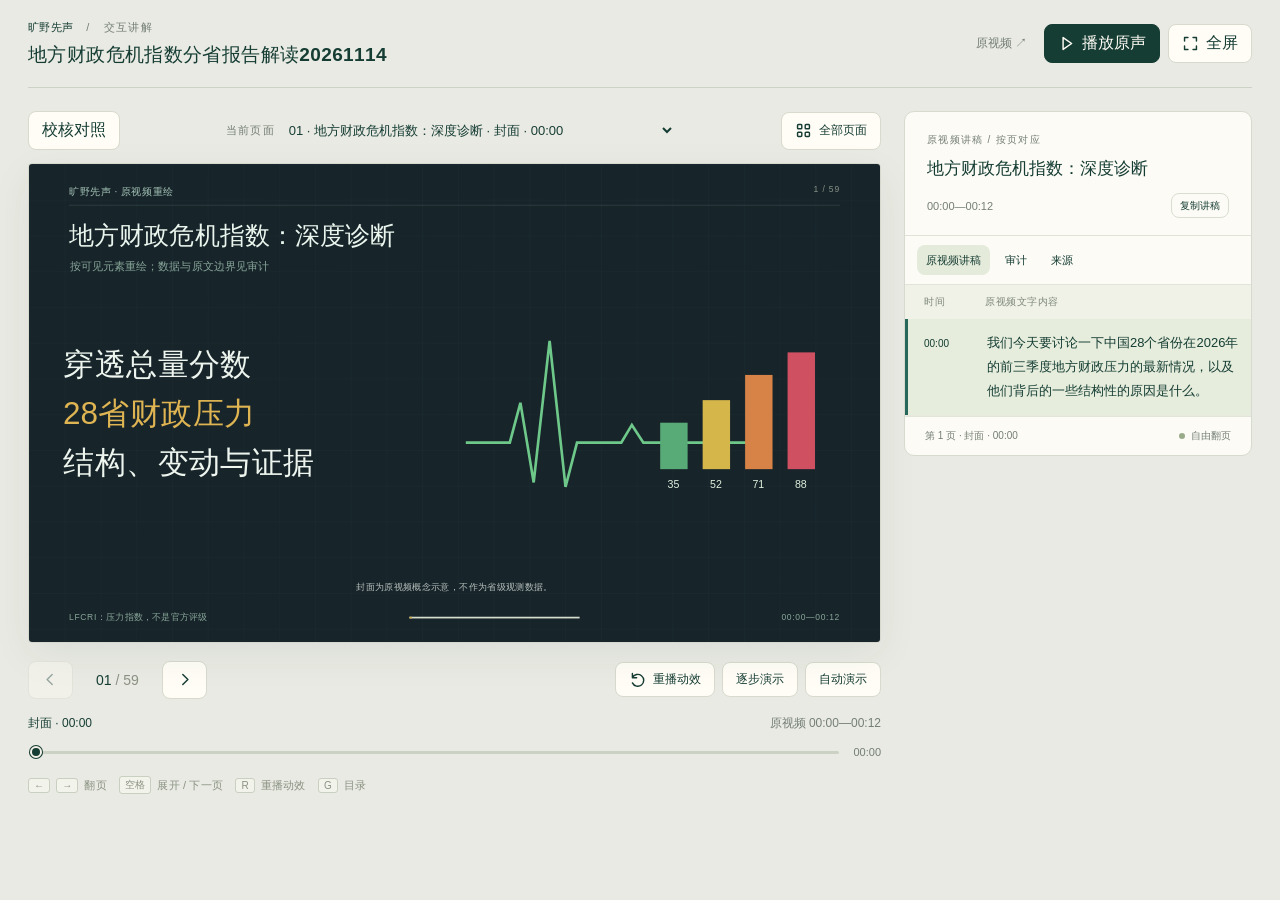
==== cases/BV11ts56mEVt/interactive-slides/index.html @ 1d33b3b5 "Add LFCRI and Qiushi video reconstructions with source audits Co-authored-by: Bot <bot@anonymous.com" ====
<!doctype html>
<html lang="zh-CN">
<head>
<meta charset="utf-8"><meta name="viewport" content="width=device-width,initial-scale=1">
<meta name="description" content="根据Alpha茶水间原视频重绘的32页交互幻灯片，附对应原声讲稿与自由选页导航。">
<title>地方财政危机指数分省报告解读20261114 · 交互 Slides</title>
<style>:root{--ink:#153d34;--teal:#28675c;--sage:#8fab91;--paper:#f3f0e7;--bg:#e9eae3;--gold:#e9b74e;--rust:#d7643f;--muted:#747f74;--line:#d7dacd;--white:#fffdf6;font-family:-apple-system,BlinkMacSystemFont,"PingFang SC","Microsoft YaHei",sans-serif;color:var(--ink);background:var(--bg);font-synthesis:none}
*{box-sizing:border-box}body{margin:0}button,input,select{font:inherit}button,select{cursor:pointer}button{border:1px solid var(--line);background:var(--white);color:var(--ink);border-radius:8px;min-height:38px;padding:8px 13px;display:inline-flex;align-items:center;justify-content:center;gap:7px;transition:background .18s,border-color .18s,transform .18s}button:hover{background:#e7eee1;border-color:#90a697}button:active{transform:translateY(1px)}button:disabled{cursor:default;opacity:.38}button.primary{background:var(--ink);color:var(--white);border-color:var(--ink)}button.primary:hover{background:#286257}button[aria-pressed=true]{background:#dce8d8;border-color:#8cae94}button:focus-visible,a:focus-visible,select:focus-visible,input:focus-visible{outline:3px solid #c49132;outline-offset:3px}svg.ui-icon{width:17px;height:17px;fill:none;stroke:currentColor;stroke-width:1.7;stroke-linecap:round;stroke-linejoin:round}a{color:inherit}.sr-only{position:absolute;width:1px;height:1px;padding:0;margin:-1px;overflow:hidden;clip:rect(0,0,0,0);white-space:nowrap;border:0}
.app{max-width:1780px;margin:auto;padding:0 28px 25px}.topbar{display:flex;align-items:center;justify-content:space-between;gap:20px;min-height:88px;border-bottom:1px solid #ccd2c5}.brand-line{font-size:11px;letter-spacing:.12em;color:var(--muted);margin-bottom:7px}.brand-line b{font-weight:600;color:var(--ink);letter-spacing:.025em}.topbar h1{font-size:19px;letter-spacing:.02em;margin:0;font-weight:600}.top-actions{display:flex;gap:8px;align-items:center}.source-link{font-size:12px;color:var(--muted);text-decoration:none;padding:9px}.source-link:hover{text-decoration:underline}.workspace{display:grid;grid-template-columns:minmax(0,1fr) 348px;gap:23px;padding-top:23px;align-items:start}.presentation{min-width:0}.slide-toolbar{display:flex;align-items:center;justify-content:space-between;gap:12px;margin-bottom:13px}.slide-picker{display:flex;align-items:center;gap:10px;min-width:0}.toolbar-tag{font-size:11px;color:var(--muted);letter-spacing:.1em;white-space:nowrap}#page-select{min-width:0;width:390px;max-width:100%;background:transparent;border:0;color:var(--ink);padding:9px 25px 9px 0;font-size:13px;outline-offset:2px}.overview-button{font-size:12px;white-space:nowrap}.stage-host{position:relative;width:100%;aspect-ratio:16/9;background:var(--paper);border:1px solid #d7d8cd;box-shadow:0 12px 40px #173a3010;border-radius:4px;overflow:hidden}.canvas{position:absolute;left:0;top:0;width:1000px;height:562.5px;transform-origin:0 0;overflow:hidden;background:var(--paper);color:var(--ink)}.slide-brand{position:absolute;left:47px;right:47px;top:24px;font-size:12px;height:25px;border-bottom:1px solid #d3d6ca;display:flex;align-items:flex-start;justify-content:space-between;letter-spacing:.035em}.slide-brand .folio{font-size:10px;color:#879287;letter-spacing:.1em}.slide-title{position:absolute;left:47px;right:40px;top:66px;margin:0;font-size:29px;font-weight:500;line-height:1.3;letter-spacing:.018em}.slide-source{position:absolute;left:48px;top:111px;font-size:13px;color:#7b8275}.scene-body{position:absolute;left:47px;right:47px;top:139px;height:360px}.slide-tail{position:absolute;left:47px;right:47px;bottom:23px;display:flex;justify-content:space-between;align-items:center;font-size:10px;letter-spacing:.08em;color:#8c9487}.slide-tail .phase-line{height:2px;width:200px;background:#d7ddce}.slide-tail .phase-line i{display:block;height:100%;background:#ccaa4e;width:var(--progress)}
.scene-label{font-size:18px;text-align:center;line-height:1.5}.small-label{font-size:14px;color:var(--muted)}.strong{color:var(--teal)}.rust{color:var(--rust)}.gold-text{color:var(--gold)}.note{font-size:19px;line-height:1.6}.stat{font-size:34px;line-height:1.3;font-variant-numeric:tabular-nums;letter-spacing:.01em;font-weight:400}.stat.large{font-size:48px}.center{text-align:center}.figure{position:absolute;display:flex;flex-direction:column;align-items:center;text-align:center;z-index:2}.figure .pictogram{position:relative;width:var(--size,90px);height:var(--size,90px);z-index:2;filter:drop-shadow(0 3px 2px #163c3110)}.figure .scene-label{margin-top:10px;white-space:nowrap}.figure.on-platform{padding-bottom:8px}.figure.on-platform .scene-label{margin-top:50px;position:relative;z-index:3}.plinth{position:absolute;top:calc(var(--size) - 15px);width:calc(var(--size)*1.75);height:61px;left:50%;transform:translateX(-50%);z-index:1}.plinth polygon.top{fill:#bed0b9}.plinth polygon.side{fill:#98b59f}.plinth polygon.front{fill:#abc1a7}.plinth ellipse{fill:#899c7b;opacity:.08}.ground-rings{position:absolute;border:1px solid #b9c3af50;left:-27px;right:-27px;bottom:37px;height:56px;border-radius:50%}.ground-rings:after{content:"";position:absolute;inset:8px -13px;border:1px solid #b9c3af30;border-radius:50%}.float-icon{position:absolute;z-index:4}.float-icon svg{width:100%;height:100%}.flow-layer{position:absolute;inset:0;width:100%;height:100%;overflow:visible;pointer-events:none;z-index:1}.flow-path{fill:none;stroke:#8da48a;stroke-width:1.5;filter:drop-shadow(0 1px 2px #3b674830)}.flow-gold{fill:#e7b653;opacity:.85}.flow-path.draw{stroke-dasharray:1200;stroke-dashoffset:1200;animation:draw-line 1.8s ease forwards}.moving-coin{fill:#e9b653;stroke:#c8973c;stroke-width:.5}.money-coin{position:absolute;width:25px;height:25px}.money-coin svg{width:100%;height:100%}.fragment{opacity:0;transform:translateY(9px);transition:opacity .6s ease,transform .6s ease;transition-delay:var(--delay,0ms)}.fragment.revealed{opacity:1;transform:translateY(0)}.freeze .fragment,.mini .fragment{opacity:1!important;transform:none!important;transition:none!important}.freeze .growbar,.mini .growbar{animation:none!important;transform:none!important}.fragment .growbar{transform:scaleY(0);transform-origin:bottom;transition:transform 1s cubic-bezier(.2,.8,.2,1);transition-delay:var(--delay,0ms)}.fragment.revealed .growbar{transform:scaleY(1)}.fragment .grow-horizontal{transform:scaleX(0);transform-origin:left;transition:transform 1.1s cubic-bezier(.2,.8,.2,1);transition-delay:var(--delay,0ms)}.fragment.revealed .grow-horizontal{transform:scaleX(1)}.hint-pill{position:absolute;border:1px solid #bfccc0;border-radius:6px;padding:9px 13px;background:#e6ebdf;color:var(--ink);font-size:16px}.dark-pill{background:var(--ink);color:#f9f5e7;border-radius:7px;padding:14px 18px;line-height:1.6}.gap-meter{position:absolute;left:0;right:0;bottom:29px}.gap-meter .meter-labels{display:flex;justify-content:space-between;align-items:end;margin-bottom:8px;font-size:15px}.meter-track{height:20px;background:#e4c3b2;border-radius:3px;overflow:hidden}.meter-fill{height:100%;background:var(--teal);width:17.857%}.chart-grid{position:absolute;left:38px;right:33px;top:30px;height:235px}.grid-line{position:absolute;left:0;right:0;border-top:1px solid #d7d8cb}.grid-line span{position:absolute;left:-37px;top:-7px;font-size:12px;color:#7e8677}.bar-comparison{position:absolute;left:146px;right:93px;top:30px;height:275px;display:flex;justify-content:space-around;align-items:end}.chart-column{width:118px;position:relative;text-align:center}.chart-column .bar-number{font-size:29px;position:absolute;top:-39px;left:-10px;right:-10px;white-space:nowrap}.chart-column .bar{width:104px;margin:auto;background:var(--teal);height:var(--height)}.chart-column.oecd .bar{background:#8da88b}.chart-column .bar-label{position:absolute;top:calc(100% + 14px);left:-20px;right:-20px;font-size:18px;white-space:nowrap}.chart-footnote{position:absolute;right:28px;bottom:0;font-size:17px;color:var(--teal)}.return-equation{position:absolute;left:78px;right:70px;bottom:0;display:flex;align-items:center;justify-content:center;gap:17px;background:#e4e9dc;padding:13px;font-size:17px;border-radius:5px}.return-equation b{font-weight:500}.income-panel{position:absolute;left:0;top:0;width:300px;height:325px;text-align:center}.income-panel .figure{left:105px;top:63px}.income-meter{position:absolute;left:30px;right:30px;top:190px;height:17px;background:#d3dbcd;border-radius:3px;overflow:hidden}.income-meter i{height:100%;display:block;width:44%;background:var(--gold)}.welfare-label{position:absolute;left:26px;bottom:0;font-size:18px;display:flex;gap:13px;align-items:center}.welfare-label svg{width:38px;height:44px}.income-bars{position:absolute;left:353px;right:0;top:0;height:315px}.income-bars .bar-comparison{top:115px;height:135px;left:0;right:0}.income-bars .chart-column .bar{width:105px}.income-bottom{position:absolute;left:30px;right:0;bottom:-8px;display:flex;align-items:center;justify-content:center;gap:12px;line-height:1.5}.receipt{position:absolute;width:181px;height:148px;background:#fffdf4;border:1px solid #d0cbbd;clip-path:polygon(0 0,100% 0,100% 95%,95% 100%,90% 95%,85% 100%,80% 95%,75% 100%,70% 95%,65% 100%,60% 95%,55% 100%,50% 95%,45% 100%,40% 95%,35% 100%,30% 95%,25% 100%,20% 95%,15% 100%,10% 95%,5% 100%,0 95%);display:flex;flex-direction:column;align-items:center;justify-content:center;gap:8px;padding-bottom:8px}.receipt svg{width:43px;height:43px}.receipt .scene-label{font-size:17px}.receipt .receipt-value{font-size:20px;color:var(--rust)}.lockline{position:absolute;left:70px;right:65px;top:253px;border-top:2px dashed #45685b}.lockline svg{position:absolute;width:43px;height:43px;left:calc(50% - 21px);top:-23px}.rebalance-proposal{position:absolute;left:80px;right:80px;top:63px;display:flex;align-items:center;justify-content:space-between;gap:30px}.rebalance-card{padding:24px 32px;border-radius:6px;border:1px solid #cad5c3;background:#e5eadc;text-align:center}.rebalance-card p{margin:12px 0 0;font-size:17px;color:var(--muted)}.collection-grid{position:absolute;left:29px;top:57px;width:591px;height:222px;background:#dfe7d8;border-radius:8px;display:grid;grid-template-columns:repeat(8,1fr);gap:20px;padding:23px}.grid-cell{border:1px solid #b2c1a7;border-radius:4px;position:relative;display:grid;place-items:center;transition:background .4s}.grid-cell svg{height:23px;width:23px}.collection-grid.collected .grid-cell{background:#c3d5b9;border-color:#9bb28e}.collection-grid.partial .grid-cell:nth-child(3n){background:#cbd9c1}.rule-stage{position:absolute;left:646px;top:173px;font-size:24px;color:var(--rust);text-align:center;width:236px}.grid-baseline{position:absolute;left:155px;top:318px;font-size:18px}.burden-baseline{position:absolute;right:11px;top:318px;font-size:18px;color:var(--rust)}.horizontal-chart{position:absolute;left:0;right:40px;top:31px}.h-row{display:grid;grid-template-columns:275px 1fr;align-items:center;margin:30px 0 49px;font-size:20px;gap:12px}.h-row .h-bar{height:39px;border-radius:3px;background:var(--teal);width:var(--width)}.h-row .h-value{margin-top:10px;text-align:right;font-size:26px;white-space:nowrap;color:var(--rust)}.h-row .bar-wrap{position:relative}.h-row:first-of-type .h-value{position:absolute;left:calc(var(--width) + 22px);top:0;margin:0;color:var(--ink);font-size:23px}.burden-card{position:absolute;left:31px;top:58px;width:330px;height:207px;text-align:center;background:var(--teal);border-radius:15px;padding:28px;color:#f5f2e6}.burden-card .stat{font-size:63px;color:var(--gold);margin-top:15px}.tax-grid{position:absolute;inset:10px -7px 0;background-image:linear-gradient(#dcded11c 1px,transparent 1px),linear-gradient(90deg,#dcded144 1px,transparent 1px);background-size:58px 58px}.tax-boundary{position:absolute;left:18px;right:18px;top:63px;height:237px;background:#edc568df;border:2px dashed var(--ink);outline:4px solid #ecc062a0;border-radius:10px;transition:width 1.2s ease}.tax-boundary.narrow{right:auto;width:175px}.tax-rate{position:absolute;top:17px;left:291px;width:326px;background:var(--ink);color:#fffaf0;text-align:center;padding:10px;border-radius:5px;font-size:17px;z-index:3}.tax-categories{position:absolute;left:28px;right:28px;top:108px;display:flex;justify-content:space-around;z-index:2}.tax-category{width:127px;text-align:center}.tax-category .category-icon{display:grid;place-items:center;width:94px;height:94px;border-radius:14px;background:#fffbed;box-shadow:4px 5px 0 #b9c6a877;margin:0 auto 17px}.tax-category svg{width:76px;height:76px}.tax-category .scene-label{font-size:17px}.tax-caption{position:absolute;left:0;right:0;top:267px;text-align:center;font-size:15px;z-index:3}.tax-research{position:absolute;left:0;right:0;bottom:9px;text-align:center;font-size:17px}.outside-category{opacity:.34}.old-finance{position:absolute;left:126px;top:86px;display:flex;align-items:center;gap:33px}.old-finance .words{font-size:24px;line-height:2.2;display:flex;flex-direction:column;gap:0}.old-finance .words span{display:block;border-left:3px solid #d0b151;padding-left:20px}.source-boundary{position:absolute;left:4px;right:4px;top:13px;bottom:0;border:1.5px dashed #cbd2c1}.source-boundary.strong-boundary{border-color:var(--ink)}.sources-row{position:absolute;left:15px;right:15px;top:53px;display:flex;justify-content:space-around}.sources-row .figure{position:relative;--size:69px}.sources-row .scene-label{font-size:17px}.policy-pills{position:absolute;left:7px;right:7px;top:0;display:flex;gap:10px;z-index:4;flex-wrap:wrap}.policy-pills span{font-size:13px;background:var(--ink);color:#f7f4e6;padding:8px 12px;border-radius:4px}.ending-banner{position:absolute;left:32px;right:32px;top:299px;background:var(--ink);color:#faf6e7;border-radius:6px;padding:16px 22px;text-align:center;font-size:24px;letter-spacing:.04em}.ending-banner em{font-style:normal;color:var(--gold)}
.transport-controls{margin-top:18px;display:flex;justify-content:space-between;align-items:center;gap:12px}.page-navigation{display:flex;align-items:center;gap:10px}.page-count{font-variant-numeric:tabular-nums;font-size:14px;min-width:69px;text-align:center}.page-count span{color:#8b9285}.effect-controls{display:flex;gap:7px;align-items:center}.effect-controls button{font-size:12px;min-height:35px}.page-caption{font-size:12px;color:var(--muted);margin-top:15px;display:flex;justify-content:space-between;gap:15px;line-height:1.6}.page-caption .phase-name{color:var(--ink)}.timeline-row{margin-top:13px;display:flex;align-items:center;gap:12px}.timeline-row input{appearance:none;flex:1;height:3px;background:linear-gradient(to right,var(--ink) var(--fill,0%),#cbd1c3 var(--fill,0%));border-radius:10px;cursor:pointer}.timeline-row input::-webkit-slider-thumb{appearance:none;width:12px;height:12px;border-radius:50%;background:var(--ink);border:2px solid #f3f0e7;box-shadow:0 0 0 1px var(--ink)}.timeline-row input::-moz-range-thumb{width:10px;height:10px;border-radius:50%;background:var(--ink)}.timestamp{font-size:11px;white-space:nowrap;color:var(--muted);font-variant-numeric:tabular-nums}.keyboard-hint{font-size:11px;letter-spacing:.015em;color:#8a9283;margin-top:18px;display:flex;align-items:center;gap:6px}.keyboard-hint kbd{font-family:inherit;font-size:10px;padding:1px 5px;border:1px solid #cad0c1;border-radius:3px;background:#f2f3ea}.subtitle-panel{border:1px solid #d7dbcf;border-radius:10px;background:#fcfbf5;overflow:hidden;position:sticky;top:20px;display:flex;flex-direction:column;max-height:calc(100vh - 134px)}.subtitle-header{padding:21px 22px 17px;border-bottom:1px solid #e1e3d9}.subtitle-header .eyebrow{font-size:10px;letter-spacing:.13em;color:var(--muted);margin:0 0 10px}.subtitle-header h2{font-size:17px;margin:0;font-weight:600}.subtitle-meta{display:flex;justify-content:space-between;align-items:center;font-size:11px;color:var(--muted);margin-top:13px}.copy-button{min-height:25px;padding:3px 8px;font-size:10px;background:transparent;border-color:#d9ded1}.subtitle-scroll{overflow:auto;overscroll-behavior:contain;flex:1;scroll-behavior:smooth;min-height:130px}.subtitle-table{width:100%;border-collapse:collapse;table-layout:fixed}.subtitle-table thead{position:sticky;top:0;background:#f0f2e8;z-index:3}.subtitle-table th{padding:10px 10px;text-align:left;font-size:10px;color:#7e8879;font-weight:400;letter-spacing:.05em}.subtitle-table th:first-child{width:70px;padding-left:19px}.subtitle-table td{vertical-align:top;padding:12px 12px;border-bottom:1px solid #e9eadf;font-size:13px;line-height:1.85;color:#405347}.subtitle-table td:first-child{font-variant-numeric:tabular-nums;font-size:10px;color:#96a08e;padding-left:19px;padding-top:16px;width:70px;white-space:nowrap}.subtitle-table tr[data-segment]{cursor:pointer;transition:background .2s}.subtitle-table tr[data-segment]:hover{background:#f0f4e7}.subtitle-table tr.active{background:#e6eddc;box-shadow:inset 3px 0 var(--teal)}.subtitle-table tr.active td{color:var(--ink)}.subtitle-footer{padding:12px 20px;border-top:1px solid #e1e4d8;font-size:10px;color:var(--muted);display:flex;justify-content:space-between;gap:10px}.mode-dot{height:6px;width:6px;background:#9aab8c;border-radius:50%;display:inline-block;margin-right:6px}.mode-dot.playing{background:var(--teal);animation:pulse 1.4s infinite}.gallery-dialog{width:min(1160px,94vw);max-height:89vh;padding:0;border:1px solid #bfc9b8;border-radius:14px;background:#f3f3ea;color:var(--ink);box-shadow:0 22px 95px #0d2e3450}.gallery-dialog::backdrop{background:#112d2790;backdrop-filter:blur(4px)}.gallery-heading{position:sticky;top:0;z-index:7;padding:20px 25px 17px;display:flex;justify-content:space-between;gap:20px;align-items:center;background:#f3f3ea;border-bottom:1px solid #d7dccd}.gallery-heading h2{font-size:18px;margin:0}.gallery-tools{display:flex;align-items:center;gap:12px}.gallery-tools input{border:1px solid #cdd6c4;background:#fcfcf5;border-radius:7px;padding:9px 12px;width:235px;font-size:12px;color:var(--ink)}.gallery-grid{padding:23px;display:grid;grid-template-columns:repeat(3,minmax(0,1fr));gap:19px}.gallery-card{display:block;text-align:left;padding:0;border-radius:6px;overflow:hidden;background:#fffdf4;min-width:0}.gallery-card.selected{outline:2px solid var(--teal);outline-offset:3px}.mini{position:relative;width:100%;aspect-ratio:16/9;overflow:hidden;border-bottom:1px solid #e0e3d7;pointer-events:none}.mini .canvas{transform:scale(.3)}.mini .slide-tail{display:none}.mini .moving-coin{display:none}.gallery-card-footer{padding:12px 14px;font-size:12px;line-height:1.6;min-height:77px}.gallery-card-footer small{font-size:10px;color:var(--muted);display:block;margin-top:4px}.gallery-card-footer b{font-weight:500;margin-right:8px;color:#8a997d}.empty-gallery{padding:30px;text-align:center;color:var(--muted);grid-column:1/-1;font-size:14px}.toast{position:fixed;left:50%;bottom:25px;transform:translateX(-50%) translateY(20px);opacity:0;pointer-events:none;background:var(--ink);color:#faf9ee;border-radius:8px;padding:12px 20px;font-size:13px;z-index:20;transition:.25s}.toast.visible{opacity:1;transform:translateX(-50%) translateY(0)}.presentation:fullscreen{background:#e9eae3;padding:25px 4vw;overflow:auto;display:flex;flex-direction:column;justify-content:center}.presentation:fullscreen .stage-host{max-width:calc((100vh - 185px)*16/9);margin:auto}.presentation:fullscreen .slide-toolbar,.presentation:fullscreen .transport-controls,.presentation:fullscreen .page-caption,.presentation:fullscreen .timeline-row{width:min(100%,calc((100vh - 185px)*16/9));margin-left:auto;margin-right:auto}.presentation:fullscreen .keyboard-hint{display:none}.audio-error{color:var(--rust)}[hidden]{display:none!important}
.rebalance-card>.pictogram{width:76px;height:76px;margin-bottom:12px}.old-finance .figure{position:relative;left:auto!important;top:auto!important;margin-left:50px;min-width:130px}.old-finance .figure .plinth{top:82px}.flow-layer .draw{animation-delay:var(--delay,0ms)}
@keyframes draw-line{to{stroke-dashoffset:0}}@keyframes pulse{50%{opacity:.4}}@media(min-width:1600px){.workspace{grid-template-columns:minmax(0,1fr) 385px;gap:28px}.subtitle-table td{font-size:14px}}@media(max-width:1150px){.workspace{grid-template-columns:minmax(0,1fr) 315px;gap:17px}.app{padding-left:18px;padding-right:18px}.effect-controls{gap:5px}.effect-controls button{padding:7px 9px}.source-link{display:none}.toolbar-tag{display:none}}@media(max-width:950px){.workspace{grid-template-columns:1fr}.subtitle-panel{position:relative;top:0;max-height:430px}.subtitle-table th:first-child{width:80px}.subtitle-table td{font-size:14px}.topbar h1{font-size:16px}.topbar{gap:10px}.top-actions button{font-size:11px;padding:7px 9px}.gallery-grid{grid-template-columns:repeat(2,minmax(0,1fr))}.slide-toolbar{margin-bottom:10px}.keyboard-hint{margin-bottom:3px}}@media(max-width:580px){.app{padding-left:12px;padding-right:12px}.topbar{align-items:flex-start;padding:15px 0;min-height:90px}.topbar h1{font-size:14px;line-height:1.65}.brand-line{font-size:9px}.top-actions{flex-direction:column;gap:5px}.top-actions button{min-height:29px;padding:5px 8px}.top-actions button span{display:none}.workspace{padding-top:16px;gap:17px}#page-select{font-size:12px;width:260px}.overview-button{font-size:11px;padding:7px 9px}.transport-controls{align-items:flex-start;flex-wrap:wrap;margin-top:12px}.effect-controls{margin-left:auto}.page-navigation{gap:6px}.page-navigation button{min-height:34px;padding:5px 9px}.page-count{font-size:12px;min-width:56px}.effect-controls button{font-size:10px;padding:7px}.page-caption{font-size:10px}.keyboard-hint{font-size:10px;flex-wrap:wrap;margin-top:12px}.gallery-heading{padding:14px;align-items:flex-start}.gallery-heading h2{font-size:15px}.gallery-tools{gap:6px}.gallery-tools input{width:135px;font-size:11px;padding:8px}.gallery-grid{padding:12px;gap:12px}.gallery-card-footer{font-size:11px;padding:10px;min-height:88px}.subtitle-header{padding:17px 19px}.subtitle-table td{font-size:13px}.gallery-heading button{min-height:30px;padding:5px 8px}.subtitle-panel{max-height:420px}}
@media(prefers-reduced-motion:reduce){*,*:before,*:after{animation:none!important;transition:none!important;scroll-behavior:auto!important}.moving-coin{display:none}.flow-path.draw{stroke-dashoffset:0}.fragment{transform:none}}
@media print{.app{padding:0}.topbar,.slide-toolbar,.transport-controls,.timeline-row,.keyboard-hint,.page-caption,.subtitle-footer{display:none!important}.workspace{display:block;padding:0}.stage-host{box-shadow:none}.subtitle-panel{position:static;max-height:none;border:0;overflow:visible;margin-top:20px}.subtitle-scroll{overflow:visible}.subtitle-table th{background:none}.fragment{opacity:1!important;transform:none!important}.canvas .growbar,.canvas .grow-horizontal{transform:none!important}.top-actions{display:none}}

.freeze .flow-path.draw,.mini .flow-path.draw{stroke-dashoffset:0;animation:none}.freeze .grow-horizontal,.mini .grow-horizontal{transform:none!important;transition:none!important}

.hint-pill{white-space:nowrap}

.audit-tabs{display:flex;padding:9px 12px;gap:6px;border-bottom:1px solid #e1e4d8}.audit-tabs button{font-size:11px;padding:6px 9px;min-height:30px;border:0;background:transparent}.audit-tabs button.selected{background:#e4ebdb;color:#183e34}.audit-scroll{overflow:auto;padding:16px 18px;flex:1;min-height:160px}.audit-card{border:1px solid #dce0d3;border-radius:8px;padding:13px;margin:0 0 12px;background:white;font-size:12px;line-height:1.8}.audit-card h3{font-size:13px;margin:4px 0 8px}.audit-card p{margin:7px 0}.audit-card a{color:#24685f}.result{font-size:10px;padding:3px 7px;border-radius:4px;background:#edf0e7}.result.issue{background:#f9e0dc;color:#983a32}.result.limited,.result.inference{background:#f6edcc;color:#795c17}.result.pass{background:#dcecdf;color:#28684a}.audit-card .math{font-family:ui-monospace,monospace;font-size:11px;background:#f1f3ed;padding:8px;white-space:pre-wrap}.audit-all{width:100%;font-size:11px;margin-bottom:12px}.source-entry{border-bottom:1px solid #e1e4d8;padding:10px 0;font-size:12px;line-height:1.8}.source-entry b{font-weight:500}.source-entry small{display:block;color:#798274}.case-note{font-size:11px;line-height:1.7;color:#798477;padding:12px;background:#f0f3e9;border-radius:7px;margin-bottom:12px}.canvas.dark{background:#17242a;color:#edf5ee;background-image:linear-gradient(90deg,#2d50501a 1px,transparent 1px),linear-gradient(#2d50501a 1px,transparent 1px);background-size:42px 42px}.canvas.dark .slide-brand{border-color:#6b89843b;color:#a5c4b6}.canvas.dark .slide-title{color:#e9f5ed}.canvas.dark .slide-source,.canvas.dark .slide-tail{color:#89a799}.canvas.paper{background:#fff;color:#20364e}.canvas.editorial{background:#fff;color:#222}.canvas.editorial .slide-brand{color:#88243c;border-color:#c4aeb3}.canvas.editorial .slide-title{font-family:"Songti SC","STSong",serif;font-size:31px;font-weight:600;color:#252329}.scene-body{left:40px;right:40px;top:143px;height:365px}.scene-body .figure{position:relative;--size:70px}.deck-subnote{position:absolute;bottom:3px;left:0;right:0;text-align:center;font-size:11px;line-height:1.5;opacity:.75}.hero-grid{display:grid;grid-template-columns:1fr 1fr;gap:26px;align-items:center;height:300px}.hero-title{font-size:37px;line-height:1.55;font-weight:500}.hero-title em{font-style:normal;color:#dfb452}.editorial .hero-title{font-family:"Songti SC",serif}.hero-art svg{width:100%;height:260px}.scene-columns{display:grid;grid-template-columns:repeat(var(--cols,2),minmax(0,1fr));gap:20px;align-items:start}.scene-card{border:1px solid #81948a55;padding:20px;background:#d0dac708;border-radius:9px;min-height:174px;line-height:1.8}.scene-card h3{font-size:20px;font-weight:500;margin:0 0 15px}.scene-card p{font-size:16px;margin:8px 0}.scene-card .big{font-size:37px;font-variant-numeric:tabular-nums}.paper .scene-card{background:#f2f4f7;border-color:#d8dfe8}.editorial .scene-card{border:0;border-top:2px solid #333;border-radius:0;background:#fff;padding:19px 12px}.editorial .scene-card h3{font-family:"Songti SC",serif;font-size:27px}.editorial .scene-card p{font-family:"Songti SC",serif;font-size:21px}.editorial .deck-subnote{color:#873047}.editorial .scene-columns{margin:48px 25px 0}.word-panel{margin:35px 35px;font-family:"Songti SC",serif;font-size:31px;line-height:1.7;letter-spacing:.03em}.word-panel .headline{font-size:43px;font-weight:600;line-height:1.55;margin-bottom:25px}.word-panel .accent{color:#912c36}.word-panel .rules{display:inline-block;padding:5px 15px;background:#a63038;color:#fff;font-size:26px}.word-panel .small{font-size:18px;line-height:1.8}.data-table{width:100%;border-collapse:collapse;font-size:14px;line-height:1.3;font-variant-numeric:tabular-nums}.data-table th{background:#20334f;color:white;padding:7px 9px;font-weight:500}.data-table td{padding:4px 9px;border-bottom:1px solid #c5d0cd55;text-align:center}.data-table td:first-child{text-align:left}.data-table .score{font-weight:600;color:#fff}.rank-grid{display:grid;grid-template-columns:1fr 1fr;gap:12px 38px;margin:18px 16px}.rank-row{display:grid;grid-template-columns:63px 1fr 45px;gap:8px;align-items:center;height:20px;font-size:13px}.rank-track{background:#71867c22;height:11px;border-radius:3px}.rank-track i{display:block;height:100%;border-radius:3px}.rank-row b{font-weight:500;font-variant-numeric:tabular-nums}.deck-chart{width:100%;height:318px;overflow:visible}.deck-chart text{fill:currentColor;font-family:inherit}.deck-chart .axis{stroke:currentColor;opacity:.3;stroke-width:1}.deck-chart .grid{stroke:currentColor;opacity:.12;stroke-width:1}.deck-chart .bar{animation:rise .8s ease both;transform-origin:bottom}.freeze .deck-chart .bar,.mini .deck-chart .bar{animation:none}.model-cards{display:grid;grid-template-columns:repeat(4,1fr);gap:15px;margin-top:22px}.model-card{padding:21px 16px;border:1px solid #769e9055;border-radius:6px;min-height:230px;text-align:center}.model-card h3{font-size:18px;margin:8px 0 15px}.model-card .weight{font-size:45px;color:#dfb74f;margin:20px 0 0}.model-card p{font-size:14px;line-height:1.8}.mode-note{position:absolute;left:0;right:0;bottom:0;text-align:center;font-size:11px;padding-top:8px;opacity:.7}.fragment{transition-delay:var(--delay,0ms)}.story-steps{display:flex;gap:20px;align-items:stretch;margin:60px 15px 0}.story-steps>div{flex:1;min-width:0;padding:20px 14px;border:1px solid #ab7c7c55;border-radius:5px;line-height:1.8;font-size:18px}.story-steps b{font-size:23px;display:block;margin-bottom:10px;color:#a42c3e}.story-arrow{display:flex;align-items:center;justify-content:center;font-size:30px;color:#aa7777}.pill-row{display:flex;gap:12px;flex-wrap:wrap;margin-top:15px}.pill-row span{padding:7px 11px;border:1px solid #9caf9666;border-radius:5px;font-size:14px}.score-legend{display:flex;gap:15px;justify-content:center;font-size:12px;padding-top:8px}.score-legend i{display:inline-block;width:10px;height:10px;border-radius:2px;margin-right:5px}.clinical-strip{font-size:16px;line-height:1.8;padding:16px 18px;border:1px solid #6ba99e77;border-radius:5px;background:#31534a22;margin-top:20px}.paper .clinical-strip{background:#e8edf3;border-color:#d4dce7}.selected-ring{stroke:#d8b24e;stroke-width:4}.data-choice{background:#213b48;color:#f6f1e4;padding:4px 8px;border-radius:3px;font-size:12px}.theme-banner{display:inline-block;border-bottom:2px solid #a33b47;padding-bottom:7px}.flow-node{font-family:"Songti SC",serif}.audio-label{font-size:10px;color:#899380}@keyframes rise{from{opacity:.2;transform:scaleY(.1)}to{opacity:1;transform:scaleY(1)}}@media(prefers-reduced-motion:reduce){.deck-chart .bar{animation:none}}@media(max-width:580px){.audit-tabs{padding:7px}.audit-tabs button{font-size:10px;padding:5px 8px}.slide-toolbar{flex-wrap:wrap}#checked-view{font-size:10px;min-height:29px;padding:5px 8px}.slide-picker{flex:1}}

.data-table{font-size:13px;line-height:1.15}.data-table td{padding:3px 9px}.rank-grid{row-gap:1px}.headroom-chart .deck-chart{height:266px}.headroom-chart+.clinical-strip{font-size:14px;line-height:1.5;padding:9px 14px;margin-top:9px}

.model-card{min-height:265px;padding:10px 14px}.model-card h3{font-size:17px;margin:6px 0 10px}.model-card svg{width:66px!important;height:66px!important}.model-card .weight{font-size:32px;line-height:1.2;margin:10px 0}.model-card p{font-size:13px;line-height:1.5;margin:10px 0}.source-compare .scene-card{min-height:220px}.source-compare p{font-family:inherit!important;font-size:16px!important;line-height:1.7!important}

.source-compare .scene-columns{margin:12px 15px 0}.source-compare .scene-card h3{font-size:22px;margin-bottom:10px}.source-compare p{font-size:15px!important;line-height:1.5!important;margin:7px 0}

.rank-grid{grid-auto-flow:column;grid-template-rows:repeat(14,20px)}
</style>
</head>
<body>
<svg xmlns="http://www.w3.org/2000/svg" width="0" height="0" style="position:absolute;overflow:hidden" aria-hidden="true">
<defs>
 <linearGradient id="stone" x1="0" y1="0" x2="1" y2="1"><stop stop-color="#d7d0e1"/><stop offset="1" stop-color="#8c839e"/></linearGradient>
 <linearGradient id="darkstone" x1="0" y1="0" x2="1" y2="1"><stop stop-color="#898099"/><stop offset="1" stop-color="#514d62"/></linearGradient>
 <linearGradient id="gold" x1="0" y1="0" x2=".8" y2="1"><stop stop-color="#ffe592"/><stop offset=".5" stop-color="#f5b73d"/><stop offset="1" stop-color="#df8b23"/></linearGradient>
 <linearGradient id="pink" x1="0" y1="0" x2="1" y2="1"><stop stop-color="#ff80a1"/><stop offset="1" stop-color="#eb3462"/></linearGradient>
 <linearGradient id="blue" x1="0" y1="0" x2="1" y2="1"><stop stop-color="#9ce4f1"/><stop offset="1" stop-color="#338ab8"/></linearGradient>
 <linearGradient id="housewall" x1="0" y1="0" x2="1" y2="1"><stop stop-color="#ffdf97"/><stop offset="1" stop-color="#d6a567"/></linearGradient>
 <linearGradient id="redroof" x1="0" y1="0" x2="1" y2="1"><stop stop-color="#ff8d62"/><stop offset="1" stop-color="#d34133"/></linearGradient>
 <linearGradient id="mint" x1="0" y1="0" x2="1" y2="1"><stop stop-color="#bcdbcf"/><stop offset="1" stop-color="#6caa99"/></linearGradient>
 <filter id="iconShadow" x="-30%" y="-30%" width="160%" height="170%"><feDropShadow dx="0" dy="3" stdDeviation="2" flood-color="#1a3028" flood-opacity=".13"/></filter>
 <symbol id="icon-bank" viewBox="0 0 100 100">
  <g filter="url(#iconShadow)"><path fill="url(#stone)" stroke="#7d768c" d="M8 37 50 12 92 37v7H8z"/><path fill="#eee9f2" d="m15 36 35-20 35 20z"/><circle cx="50" cy="31" r="12" fill="url(#stone)"/><text x="50" y="36" text-anchor="middle" font-size="18" font-weight="700" fill="#74647f">¥</text><path fill="url(#darkstone)" d="M16 43h68v43H16z"/><path fill="#5f5b6e" d="M42 53h17v32H42z"/><path stroke="#e6dfed" stroke-width="4" d="M23 47v35m16-35v35m24-35v35m15-35v35"/><path stroke="#aba3b9" stroke-width="3" d="M27 47v35m16-35v35m24-35v35m15-35v35"/><path fill="url(#stone)" d="M12 42h76v8H12zM12 83h76v7H12zM7 90h86v6H7z"/></g>
 </symbol>
 <symbol id="icon-bag" viewBox="0 0 100 100"><g filter="url(#iconShadow)"><path fill="url(#gold)" d="m37 10 12 5 13-5-9 19H44z"/><path fill="url(#gold)" d="M42 27h15c2 10 28 25 26 49-2 16-17 20-33 20S20 91 18 76c-2-21 24-39 24-49z"/><path fill="none" stroke="#ae7429" stroke-width="4" stroke-linecap="round" d="m40 29 18 0"/><text x="50" y="75" text-anchor="middle" font-size="38" fill="#946237" font-weight="700">¥</text><path d="M30 60q-7 17 3 24" fill="none" stroke="#ffe998" stroke-width="3" opacity=".7"/></g></symbol>
 <symbol id="icon-purse" viewBox="0 0 100 100"><g filter="url(#iconShadow)"><path d="M21 39q3-26 29-26t29 26" fill="none" stroke="#dfa832" stroke-width="5"/><circle cx="44" cy="14" r="5" fill="url(#gold)"/><circle cx="56" cy="14" r="5" fill="url(#gold)"/><path d="M20 36q30-14 60 0l7 33c2 16-10 25-37 25S11 85 13 69z" fill="url(#pink)"/><path d="M21 39q6-11 17-13" fill="none" stroke="#ffb9c9" stroke-width="3"/></g></symbol>
 <symbol id="icon-house" viewBox="0 0 100 100"><g filter="url(#iconShadow)"><path fill="#a7c493" d="M8 91h84v7H8z"/><path fill="url(#housewall)" d="M20 43 50 19l30 24v49H20z"/><path fill="#bb8c52" d="M51 42h29v50H51z" opacity=".28"/><path fill="url(#redroof)" d="m7 45 43-35 43 35-6 7-37-30-37 30z"/><path fill="#d67243" d="M23 14h12v22H23z"/><rect x="54" y="50" width="20" height="19" rx="3" fill="url(#blue)"/><path stroke="#b9e3e8" d="M64 50v19m-10-9h20"/><rect x="29" y="54" width="17" height="37" rx="2" fill="#98715b"/><circle cx="41" cy="74" r="1.8" fill="#efc262"/></g></symbol>
 <symbol id="icon-city" viewBox="0 0 100 100"><g filter="url(#iconShadow)"><path fill="url(#stone)" d="M17 19q0-9 10-9h46q10 0 10 9v77H17z"/><path fill="#858198" d="M73 13h10v83H73z"/><path fill="#b8b2c8" d="M8 42h9v54H8zM83 32h10v64H83z"/><g fill="url(#blue)"><path d="M27 21h11v12H27zm19 0h11v12H46zm19 0h6v12h-6zM27 40h11v12H27zm19 0h11v12H46zm19 0h6v12h-6zM27 59h11v12H27zm19 0h11v12H46zm19 0h6v12h-6z"/></g><path fill="#565368" d="M42 79h17v17H42z"/></g></symbol>
 <symbol id="icon-road" viewBox="0 0 100 100"><g filter="url(#iconShadow)"><rect x="9" y="11" width="82" height="80" rx="12" fill="url(#blue)"/><circle cx="69" cy="31" r="12" fill="#f3f3dc"/><path fill="#66986d" d="m9 53 24-25 25 35 33-23v43H9z"/><path fill="#504d5a" d="M39 47h22l27 44H13z"/><path stroke="#eeece1" stroke-width="2" d="m39 48-24 40m46-40 25 41"/><path stroke="#f2ce53" stroke-width="3" stroke-dasharray="8 5" d="M50 50v40"/><path fill="#c9e1bf" d="M15 40h20v19H15z"/><path fill="#6b967d" d="M17 43h5v5h-5zm9 0h6v5h-6z"/></g></symbol>
 <symbol id="icon-ship" viewBox="0 0 100 100"><g filter="url(#iconShadow)"><path fill="#cdd2e6" d="m21 34 8-20h42v20z"/><path fill="#9694ad" d="M63 8h10v10H63z"/><path fill="#e6e3ed" d="M19 32h62v27H19z"/><g fill="url(#blue)"><path d="M27 37h9v9h-9zm16 0h9v9h-9zm16 0h9v9h-9z"/></g><path fill="url(#redroof)" d="m8 59 80-2-15 30H28z"/><path fill="#6aa8d4" d="M12 88q8-9 16 0 8-9 16 0 8-9 16 0 8-9 16 0 8-9 12 0v7H12z"/><path fill="none" stroke="#aaa5b5" stroke-width="2" d="M10 55h80"/></g></symbol>
 <symbol id="icon-plug" viewBox="0 0 100 100"><g filter="url(#iconShadow)"><path stroke="#d3aa70" stroke-width="7" stroke-linecap="round" d="M39 14v22m22-22v22"/><path fill="url(#darkstone)" d="M27 35h46v13q0 23-17 24v19H44V72Q27 71 27 48z"/><path fill="#746b89" d="M27 35h46v9H27z"/><path stroke="#c4b9dc" stroke-width="4" stroke-linecap="round" d="M41 49h18m-16 8h14"/></g></symbol>
 <symbol id="icon-paper" viewBox="0 0 100 100"><g filter="url(#iconShadow)"><path fill="#e0d9e6" d="m24 10 7 5 7-5 7 5 7-5 7 5 7-5 8 5v77l-8-5-7 5-7-5-7 5-7-5-7 5-7-5z"/><path stroke="#aaa2b7" stroke-width="4" d="M32 30h33M32 42h33M32 54h33M32 66h26M32 78h20"/></g></symbol>
 <symbol id="icon-elder" viewBox="0 0 100 100"><g filter="url(#iconShadow)"><path fill="#fbcb77" d="M23 40q0-23 27-23t27 23v27q-1 26-27 27T23 67z"/><path fill="#d8d4da" d="M23 47q-13-12 1-30 6-6 13-4v13q-11 2-8 24zM77 47q13-12-1-30-6-6-13-4v13q11 2 8 24z"/><path fill="#ebe8e6" d="M31 13q18-13 36 0l-2 10H33z"/><path fill="none" stroke="#69626c" stroke-width="3" d="M30 46h17v13H30zm23 0h17v13H53zm-6 5h6"/><circle cx="39" cy="52" r="2.4" fill="#403b42"/><circle cx="61" cy="52" r="2.4" fill="#403b42"/><path d="M41 74q9 8 18 0" fill="none" stroke="#bc764a" stroke-width="3" stroke-linecap="round"/></g></symbol>
 <symbol id="icon-factory" viewBox="0 0 100 100"><g filter="url(#iconShadow)"><path fill="#9e94b0" d="M10 48 30 35v15l22-15v16l19-16v58H10z"/><path fill="#c6c0d3" d="M13 10h11v52H13zm22 3h10v43H35z"/><path fill="#dc677b" d="M13 18h11v8H13zm0 17h11v8H13zm22-12h10v8H35zm0 16h10v8H35z"/><path fill="url(#stone)" d="M60 46h28v47H60z"/><g fill="url(#blue)"><path d="M65 51h7v8h-7zm11 0h7v8h-7zM65 66h7v8h-7zm11 0h7v8h-7z"/></g><path fill="#5a5367" d="M25 72h14v21H25z"/></g></symbol>
 <symbol id="icon-cart" viewBox="0 0 100 100"><g filter="url(#iconShadow)"><path d="M13 23h13l9 46h42l12-39H28" fill="none" stroke="#a9a3af" stroke-width="5" stroke-linecap="round" stroke-linejoin="round"/><path d="M32 40h52M34 53h46M43 31l3 37m12-37 0 37m13-37-2 37" stroke="#b4adba" stroke-width="2.5"/><path d="M37 69q-12 15 5 15h36" fill="none" stroke="#8b8298" stroke-width="3"/><circle cx="44" cy="90" r="5" fill="url(#blue)"/><circle cx="75" cy="90" r="5" fill="url(#blue)"/><path stroke="#398eb4" stroke-width="5" stroke-linecap="round" d="M11 22h10"/></g></symbol>
 <symbol id="icon-chart" viewBox="0 0 100 100"><g filter="url(#iconShadow)"><rect x="10" y="12" width="80" height="80" rx="10" fill="url(#stone)"/><path stroke="#b0a6c6" stroke-width="1.5" d="M30 14v76m20-76v76m20-76v76M12 32h76M12 52h76M12 72h76"/><path d="m15 78 18-21 19 10 30-39" fill="none" stroke="#3f9cd0" stroke-width="6" stroke-linecap="round" stroke-linejoin="round"/><path d="m71 29 12-3-1 14" fill="none" stroke="#3f9cd0" stroke-width="5" stroke-linecap="round" stroke-linejoin="round"/></g></symbol>
 <symbol id="icon-lock" viewBox="0 0 100 100"><g filter="url(#iconShadow)"><path d="M31 42V29q0-23 19-23t19 23v13" fill="none" stroke="#b9b2c7" stroke-width="9"/><rect x="20" y="39" width="60" height="55" rx="10" fill="url(#gold)"/><circle cx="50" cy="60" r="7" fill="#6e586d"/><path fill="#6e586d" d="M46 63h8v17h-8z"/></g></symbol>
 <symbol id="icon-gear" viewBox="0 0 100 100"><g filter="url(#iconShadow)" fill="url(#stone)"><path d="m42 9 16 0 4 13 11 5 13-6 9 14-10 10 0 12 10 10-9 14-13-5-11 5-4 13H42l-4-13-11-5-13 5-9-14 10-10V45L5 35l9-14 13 6 11-5z"/><circle cx="50" cy="51" r="18" fill="#f1eee5"/><circle cx="50" cy="51" r="12" fill="#ddd7e4"/></g></symbol>
 <symbol id="icon-search" viewBox="0 0 100 100"><g filter="url(#iconShadow)"><path stroke="#9876a5" stroke-width="16" stroke-linecap="round" d="m60 60 27 27"/><circle cx="40" cy="40" r="29" fill="url(#blue)" stroke="#89709c" stroke-width="6"/><path d="M23 31q3-11 15-12" fill="none" stroke="#c5eff5" stroke-width="4" stroke-linecap="round"/></g></symbol>
 <symbol id="icon-coin" viewBox="0 0 100 100"><circle cx="50" cy="50" r="43" fill="#bd8431"/><circle cx="48" cy="46" r="42" fill="url(#gold)"/><text x="48" y="62" text-anchor="middle" fill="#816032" font-size="46" font-weight="700">¥</text></symbol>
</defs>
</svg>

<div class="app">
 <header class="topbar">
  <div><div class="brand-line"><b>旷野先声</b> &nbsp; / &nbsp; 交互讲解</div><h1>地方财政危机指数分省报告解读20261114</h1></div>
  <div class="top-actions"><a class="source-link" href="https://www.bilibili.com/video/BV11ts56mEVt" target="_blank" rel="noopener noreferrer">原视频 ↗</a><button id="audio-toggle" class="primary" aria-pressed="false" aria-label="播放或暂停原视频音频">播放原声</button><button id="fullscreen" aria-label="全屏演示">全屏</button></div>
 </header>
 <main class="workspace">
  <section class="presentation" id="presentation" aria-label="交互幻灯片">
   <div class="slide-toolbar"><button id="checked-view" aria-pressed="false">校核对照</button><div class="slide-picker"><span class="toolbar-tag">当前页面</span><label class="sr-only" for="page-select">自由选择当前幻灯片</label><select id="page-select"></select></div><button id="gallery-open" class="overview-button">全部页面</button></div>
   <div id="stage-host" class="stage-host"><div class="canvas" id="canvas" role="group"></div></div>
   <div class="transport-controls"><div class="page-navigation"><button id="previous" aria-label="上一张幻灯片"></button><div id="page-count" class="page-count" aria-live="polite"></div><button id="next" aria-label="下一张幻灯片"></button></div><div class="effect-controls"><button id="replay">重播动效</button><button id="step-mode" aria-pressed="false">逐步演示</button><button id="step-next" hidden>展开一步</button><button id="auto-toggle" aria-pressed="false">自动演示</button></div></div>
   <div class="page-caption"><span class="phase-name" id="phase-name"></span><span id="source-range"></span></div>
   <div class="timeline-row"><label class="sr-only" for="slide-range">拖动选择幻灯片</label><input id="slide-range" type="range" min="0" max="0" step="1" value="0"><span class="timestamp" id="play-time">00:00</span></div>
   <div class="keyboard-hint"><kbd>←</kbd><kbd>→</kbd> 翻页 &nbsp; <kbd>空格</kbd> 展开 / 下一页 &nbsp; <kbd>R</kbd> 重播动效 &nbsp; <kbd>G</kbd> 目录</div>
  </section>
  <aside class="subtitle-panel" aria-label="当前幻灯片对应的原视频字幕表">
   <div class="subtitle-header"><p class="eyebrow">原视频讲稿 / 按页对应</p><h2 id="subtitle-title"></h2><div class="subtitle-meta"><span id="subtitle-range"></span><button id="copy-cues" class="copy-button">复制讲稿</button></div></div>
   <div class="audit-tabs"><button data-panel="transcript" class="selected">原视频讲稿</button><button data-panel="audit">审计</button><button data-panel="sources">来源</button></div><div id="audit-scroll" class="audit-scroll" hidden></div><div id="sources-scroll" class="audit-scroll" hidden></div><div id="subtitle-scroll" class="subtitle-scroll"><table class="subtitle-table"><thead><tr><th scope="col">时间</th><th scope="col">原视频文字内容</th></tr></thead><tbody id="subtitle-body"></tbody></table></div>
   <div class="subtitle-footer"><span id="subtitle-page"></span><span><i id="mode-dot" class="mode-dot"></i><span id="playback-label">自由翻页</span></span></div>
  </aside>
 </main>
</div>
<dialog id="gallery" class="gallery-dialog" aria-labelledby="gallery-title"><div class="gallery-heading"><div><h2 id="gallery-title">选择一张幻灯片</h2><div id="gallery-count" class="small-label" style="font-size:11px;margin-top:6px">案例目录</div></div><div class="gallery-tools"><label class="sr-only" for="gallery-search">搜索标题或讲稿</label><input id="gallery-search" type="search" placeholder="搜索标题或讲稿"><button id="gallery-close" aria-label="关闭页面目录"></button></div></div><div id="gallery-grid" class="gallery-grid"></div></dialog>
<div id="toast" class="toast" role="status"></div>
<audio id="narration" src="narration.m4a" preload="metadata"></audio>
<script id="deck-data" type="application/json">{"title":"地方财政危机指数分省报告解读20261114","author":"旷野先声","source":"https://www.bilibili.com/video/BV11ts56mEVt/","caseId":"BV11ts56mEVt","duration":1180.202948,"slides":[{"id":1,"start":0,"end":12,"title":"地方财政危机指数：深度诊断","phaseName":"封面 · 00:00","scene":"cover","theme":"dark","source":"按可见元素重绘；数据与原文边界见审计","timeLabel":"00:00—00:12","cues":[{"start":0.0,"end":11.52,"text":"我们今天要讨论一下中国28个省份在2026年的前三季度地方财政压力的最新情况，以及他们背后的一些结构性的原因是什么。"}],"auditIds":["L01"],"narration_free":false,"empty_reason":""},{"id":2,"start":12,"end":24,"title":"LFCRI分省评估：28省同一标尺","phaseName":"结构判断 · 00:12","scene":"summary","theme":"paper","source":"按可见元素重绘；数据与原文边界见审计","timeLabel":"00:12—00:24","cues":[{"start":11.84,"end":13.88,"text":"没错，这个话题确实非常重要。"},{"start":14.26,"end":15.4,"text":"那我们就直接开始吧。"},{"start":15.68,"end":17.5,"text":"咱们首先来看看这个引言。"},{"start":17.8,"end":22.42,"text":"我想问一下，这个报告是怎么衡量各个省份的财政压力的？"},{"start":22.72,"end":25.06,"text":"然后整体的这个情况到底是一个什么样的水平？"}],"auditIds":["L01","L02"],"narration_free":false,"empty_reason":""},{"id":3,"start":24,"end":36,"title":"这份解读回答三个问题","phaseName":"三个问题 · 00:24","scene":"questions","theme":"paper","source":"按可见元素重绘；数据与原文边界见审计","timeLabel":"00:24—00:36","cues":[{"start":25.18,"end":28.8,"text":"其实这个报告，它是第一次建立了一个统一的标准。"},{"start":28.8,"end":31.24,"text":"对28个省份进行打分。"},{"start":31.7,"end":35.62,"text":"那全国的这个首期的综合得分是59.4，"}],"auditIds":[],"narration_free":false,"empty_reason":""},{"id":4,"start":36,"end":48,"title":"总量得分掩盖了具体病灶","phaseName":"结构判断 · 00:36","scene":"summary","theme":"dark","source":"按可见元素重绘；数据与原文边界见审计","timeLabel":"00:36—00:48","cues":[{"start":36.3,"end":38.54,"text":"就刚好是处于这个黄区的上沿。"},{"start":38.98,"end":43.3,"text":"然后分省的这个均值呢是58，也跟全国的这个差不多。"},{"start":43.56,"end":48.04,"text":"但是省与省之间的差异其实是远远比整体数据看上去要大的。"}],"auditIds":[],"narration_free":false,"empty_reason":""},{"id":5,"start":48,"end":60,"title":"先给结论：六条判断","phaseName":"结构判断 · 00:48","scene":"summary","theme":"paper","source":"按可见元素重绘；数据与原文边界见审计","timeLabel":"00:48—01:00","cues":[{"start":48.5,"end":51.02,"text":"对，那有哪些省份是特别值得关注的？"},{"start":51.3,"end":54.06,"text":"然后他们各自的异常点都体现在什么地方？"},{"start":54.32,"end":56.4,"text":"有5个省份是非常有代表性的。"}],"auditIds":["P05"],"narration_free":false,"empty_reason":""},{"id":6,"start":60,"end":84,"title":"28省财政压力排序","phaseName":"省份排序 · 01:00","scene":"ranking","theme":"dark","source":"按可见元素重绘；数据与原文边界见审计","timeLabel":"01:00—01:24","cues":[{"start":56.74,"end":66.76,"text":"比如说天津，他的自给率是全国第三，82.69%，但是他的综合得分却已经到了橙区62.8分。"},{"start":67.26,"end":71.2,"text":"这就说明他虽然自己能挣，但是整体的压力依然很大。"},{"start":71.42,"end":75.16,"text":"哦，自给率这么高，还能进橙区，确实有点意外。"},{"start":75.16,"end":81.48,"text":"是啊，然后另外就是吉林，他是一年上升了12.3分，是全国恶化最快的。"}],"auditIds":[],"narration_free":false,"empty_reason":""},{"id":7,"start":84,"end":96,"title":"一年间的分值变化","phaseName":"变化类型 · 01:24","scene":"change","theme":"dark","source":"按可见元素重绘；数据与原文边界见审计","timeLabel":"01:24—01:36","cues":[{"start":81.84,"end":87.32,"text":"山西呢是刚好相反，一年下降12.3分，是改善最明显的。"},{"start":87.76,"end":91.44,"text":"广东的话，他的债务余额已经高达4.15万亿元，"}],"auditIds":[],"narration_free":false,"empty_reason":""},{"id":8,"start":96,"end":108,"title":"江苏：财力强省的流动性陷阱","phaseName":"江苏 · 01:36","scene":"jiangsu","theme":"dark","source":"按可见元素重绘；数据与原文边界见审计","timeLabel":"01:36—01:48","cues":[{"start":92.14,"end":102.94,"text":"但是他的限额空间只剩下0.86%，还有江苏，就是他的D板块得分是96.7分，但是A板块只有27.4分，"},{"start":102.94,"end":104.52,"text":"就他内部的分化特别严重。"},{"start":104.78,"end":110.68,"text":"对，我想知道就是这个地方财政危机指数，它具体是由哪几个板块构成的？"}],"auditIds":[],"narration_free":false,"empty_reason":""},{"id":9,"start":108,"end":120,"title":"01 · 怎样衡量财政压力","phaseName":"章节分隔 · 01:48","scene":"section","theme":"paper","source":"按可见元素重绘；数据与原文边界见审计","timeLabel":"01:48—02:00","cues":[{"start":110.98,"end":113.08,"text":"然后这几个板块背后的逻辑是什么？"},{"start":113.08,"end":117.24,"text":"这个指数，他其实是把政府的预算分成了四本账。"},{"start":117.62,"end":120.94,"text":"然后这四本账又进一步的细化成了四个板块。"}],"auditIds":[],"narration_free":false,"empty_reason":""},{"id":10,"start":120,"end":132,"title":"四个板块，十二项指标","phaseName":"指标构成 · 02:00","scene":"model","theme":"paper","source":"按可见元素重绘；数据与原文边界见审计","timeLabel":"02:00—02:12","cues":[{"start":121.48,"end":130.52,"text":"第一个板块是财力造血，就是看你这个地方自己能挣多少钱，他的权重是35%，第二个板块是收支平衡，"}],"auditIds":["L07","L16"],"narration_free":false,"empty_reason":""},{"id":11,"start":132,"end":156,"title":"四本账：四个风险板块","phaseName":"权重 · 02:12","scene":"weights","theme":"dark","source":"按可见元素重绘；数据与原文边界见审计","timeLabel":"02:12—02:36","cues":[{"start":130.98,"end":141.34,"text":"这个占30%，然后第三个是刚性负债挤压，这个是25%，最后一个板块是流动性与风险暴露，这个是10%。"},{"start":141.9,"end":145.36,"text":"每一个板块都抓住了财政运行的一个关键环节。"},{"start":145.62,"end":156.82,"text":"没错，而且这12项核心指标，每一项都会先按照统一的标准去进行打分，就是0到100分，然后再根据子权重合成板块分，"}],"auditIds":["L07","L10"],"narration_free":false,"empty_reason":""},{"id":12,"start":156,"end":168,"title":"分级与三条禁忌","phaseName":"使用边界 · 02:36","scene":"boundary","theme":"paper","source":"按可见元素重绘；数据与原文边界见审计","timeLabel":"02:36—02:48","cues":[{"start":157.18,"end":160.32,"text":"最后加权得到综合分，就非常的细致。"},{"start":160.62,"end":165.2,"text":"好的，这28个省份整体的财政压力得分是怎么分布的？"}],"auditIds":["L10","P05"],"narration_free":false,"empty_reason":""},{"id":13,"start":168,"end":180,"title":"均值58.0：分布比水平更重要","phaseName":"总体分布 · 02:48","scene":"distribution","theme":"paper","source":"按可见元素重绘；数据与原文边界见审计","timeLabel":"02:48—03:00","cues":[{"start":165.2,"end":172.36,"text":"这28个省份的综合分，它的均值是58.0，中位数是58.4，"},{"start":173.1,"end":178.7,"text":"然后极差是46.1，就是最高分和最低分之间差了46.1分。"}],"auditIds":["P01"],"narration_free":false,"empty_reason":""},{"id":14,"start":180,"end":216,"title":"28省财政压力排序","phaseName":"省份排序 · 03:00","scene":"ranking","theme":"dark","source":"按可见元素重绘；数据与原文边界见审计","timeLabel":"03:00—03:36","cues":[{"start":178.7,"end":189.22,"text":"具体的分布是这样的，只有上海是独自在绿区，它的得分是31.4，然后黄区是有15个省份，"},{"start":189.64,"end":193.18,"text":"从北京的44.4到河南的58.8。"},{"start":193.98,"end":206.2,"text":"橙区是有12个省份，从山西的60.5到江西的77.5，红区是没有的，所以整体来看，大部分省份的得分都是集中在50分以上的，"},{"start":206.48,"end":208.98,"text":"就说明财政压力是一个比较普遍的现象。"},{"start":209.28,"end":214.34,"text":"我还有个问题，就是在负债端这4个板块的得分，具体有哪些差异？"}],"auditIds":["P01"],"narration_free":false,"empty_reason":""},{"id":15,"start":216,"end":240,"title":"四个板块里，只有负债端全面落在橙区","phaseName":"板块均值 · 03:36","scene":"means","theme":"dark","source":"按可见元素重绘；数据与原文边界见审计","timeLabel":"03:36—04:00","cues":[{"start":214.34,"end":222.58,"text":"这4个板块的差异还是挺大的，财力造血板块的平均分是37.3，收支平衡板块是61.5，"},{"start":223.36,"end":226.12,"text":"刚性负债挤压板块是83.9，"},{"start":226.8,"end":229.86,"text":"流动性与风险暴露板块是57.8。"},{"start":230.5,"end":242.7,"text":"其中，刚性负债挤压这个板块不仅均值最高，而且它的标准差是最小的，只有10.6，就说明所有省份在这个板块上面都普遍承受着比较大的压力。"}],"auditIds":["L05","L06","L07","L10","L18"],"narration_free":false,"empty_reason":""},{"id":16,"start":240,"end":276,"title":"财政健康仪表盘：板块分布","phaseName":"板块均值 · 04:00","scene":"means","theme":"dark","source":"按可见元素重绘；数据与原文边界见审计","timeLabel":"04:00—04:36","cues":[{"start":242.7,"end":253.9,"text":"也就是说几乎没有哪个地方能够在负债这一块过得特别轻松，是的，你看有25个省份，在刚性负债挤压这个板块的得分都是高于70的。"},{"start":254.62,"end":257.36,"text":"然后河北是最高的93.7分，"},{"start":258.04,"end":267.62,"text":"吉林和山东是并列第二92.1分，广西和江西是90.2分，就连负担最轻的上海也有46.3分。"},{"start":268.06,"end":280.58,"text":"而且从总量上面来看的话，这28个省份的显性债务的余额总共是高达53.99万亿元，但是法定的限额是57万亿元。"}],"auditIds":["L10"],"narration_free":false,"empty_reason":""},{"id":17,"start":276,"end":300,"title":"债务限额余量与九省阈值","phaseName":"限额余量 · 04:36","scene":"headroom","theme":"paper","source":"按可见元素重绘；数据与原文边界见审计","timeLabel":"04:36—05:00","cues":[{"start":280.58,"end":290.56,"text":"也就是说全国的平均剩余额度只剩5.4%了，有9个省份甚至都不到5%，广东更是低至0.86%。"},{"start":290.88,"end":299.02,"text":"所以额度一旦吃紧的话，地方就只能靠压支出挪资金或者让平台去借新还旧，没有什么别的路可以走。"}],"auditIds":["L12","L13","P03","P04"],"narration_free":false,"empty_reason":""},{"id":18,"start":300,"end":312,"title":"限额之墙：扩张约束","phaseName":"限额余量 · 05:00","scene":"headroom","theme":"dark","source":"按可见元素重绘；数据与原文边界见审计","timeLabel":"05:00—05:12","cues":[{"start":299.02,"end":307.98,"text":"对，我们接下来要讲的高财力组和低财力组的横向的对比，我也特别想知道说分组到底是怎么分的，为什么要这么分？"}],"auditIds":["L12"],"narration_free":false,"empty_reason":""},{"id":19,"start":312,"end":324,"title":"为什么必须分组看：体量不等于能力","phaseName":"分组口径 · 05:12","scene":"grouping","theme":"paper","source":"按可见元素重绘；数据与原文边界见审计","timeLabel":"05:12—05:24","cues":[{"start":308.2,"end":319.7,"text":"其实分组的目的是为了把财力的水平和压力的水平拆开来看，综合分它其实是收入、支出、债务、流动性这些东西的一个综合体。"},{"start":319.7,"end":327.92,"text":"你光看分数你是没有办法知道，到底是因为你的收入弱，还是说你的债务的压力大，导致你这个分数有高低。"}],"auditIds":["L13"],"narration_free":false,"empty_reason":""},{"id":20,"start":324,"end":336,"title":"四本账：四个风险板块","phaseName":"权重 · 05:24","scene":"weights","theme":"dark","source":"按可见元素重绘；数据与原文边界见审计","timeLabel":"05:24—05:36","cues":[{"start":328.44,"end":330.78,"text":"我们通过按人均财力来分组的话，"},{"start":331.4,"end":333.8,"text":"就可以把同一个量级的省份放在一起，"},{"start":334.44,"end":337.12,"text":"然后去观察他们内部的差异到底是怎么来的。"}],"auditIds":[],"narration_free":false,"empty_reason":""},{"id":21,"start":336,"end":348,"title":"为什么必须分组看：体量不等于能力","phaseName":"分组口径 · 05:36","scene":"grouping","theme":"paper","source":"按可见元素重绘；数据与原文边界见审计","timeLabel":"05:36—05:48","cues":[{"start":337.32,"end":343.24,"text":"高财力组的这些省份在财政收支和债务结构上面具体有哪些明显的分化特征？"},{"start":343.54,"end":348.14,"text":"这个高财力组的话，它的综合分的均值是54.0。"}],"auditIds":[],"narration_free":false,"empty_reason":""},{"id":22,"start":348,"end":360,"title":"高财力组：14省里，只有上海在绿区","phaseName":"高财力组表 · 05:48","scene":"high","theme":"paper","source":"按可见元素重绘；数据与原文边界见审计","timeLabel":"05:48—06:00","cues":[{"start":348.90000000000003,"end":352.86,"text":"然后最高分和最低分之间相差38.4分。"},{"start":353.12,"end":363.6,"text":"它的分化主要是有两种，一种是像天津、浙江、广东这几个地方，就是自给率很高，但是它的债务收入比也非常的高。"}],"auditIds":["L07","P01","P02"],"narration_free":false,"empty_reason":""},{"id":23,"start":360,"end":384,"title":"高财力组的内部差异","phaseName":"高组结构 · 06:00","scene":"high-story","theme":"paper","source":"按可见元素重绘；数据与原文边界见审计","timeLabel":"06:00—06:24","cues":[{"start":364.16,"end":371.68,"text":"它虽然说日常的收支是很健康的，但是它的存量的债务压力和它的举债的空间已经非常紧张了。"},{"start":371.92,"end":375.54,"text":"所以说高财力并不一定意味着你就没有结构性的风险。"},{"start":375.97999999999996,"end":379.76,"text":"对啊，那低财力组的短板主要是集中在哪些板块？"},{"start":380.24,"end":382.1,"text":"然后内部的分化又体现在哪里？"}],"auditIds":[],"narration_free":false,"empty_reason":""},{"id":24,"start":384,"end":396,"title":"低财力组：橙区9省，压力最集中","phaseName":"低财力组表 · 06:24","scene":"low","theme":"paper","source":"按可见元素重绘；数据与原文边界见审计","timeLabel":"06:24—06:36","cues":[{"start":382.34,"end":387.0,"text":"低财力组的话，它的综合分的均值是62.1。"},{"start":387.9,"end":390.7,"text":"然后组内的差异是21.3分。"},{"start":391.9,"end":395.2,"text":"它的最明显的短板是在收支平衡这个板块。"}],"auditIds":["L03","L14","P01","P02"],"narration_free":false,"empty_reason":""},{"id":25,"start":396,"end":408,"title":"高、低财力组的结构差异","phaseName":"板块对照 · 06:36","scene":"comparison","theme":"dark","source":"按可见元素重绘；数据与原文边界见审计","timeLabel":"06:36—06:48","cues":[{"start":395.2,"end":400.92,"text":"它的均值只有68.9，比高财力组要低了将近15分。"},{"start":401.56,"end":408.88,"text":"而且自给率低于50%的省份有9个，最低的甘肃甚至只有23.26%。"}],"auditIds":["L06"],"narration_free":false,"empty_reason":""},{"id":26,"start":408,"end":420,"title":"低财力组：收入、负债与融资三条线","phaseName":"低组结构 · 06:48","scene":"low-story","theme":"paper","source":"按可见元素重绘；数据与原文边界见审计","timeLabel":"06:48—07:00","cues":[{"start":409.04,"end":412.84,"text":"看来收支的缺口确实是低财力省份的一个通病。"},{"start":413.3,"end":421.4,"text":"是，然后除了这个之外，财力造血和刚性负债挤压，这两个板块的得分也都非常的高。"}],"auditIds":[],"narration_free":false,"empty_reason":""},{"id":27,"start":420,"end":432,"title":"同一板块，两组相差15分","phaseName":"板块对照 · 07:00","scene":"comparison","theme":"paper","source":"按可见元素重绘；数据与原文边界见审计","timeLabel":"07:00—07:12","cues":[{"start":421.66,"end":425.12,"text":"就负债和流动性的压力其实也已经顶到天花板了。"},{"start":425.12,"end":433.04,"text":"那组内的分化主要是江西，它是因为负债和收入进度都拖后腿，所以它的分数就特别高。"}],"auditIds":["L04","L06","L07"],"narration_free":false,"empty_reason":""},{"id":28,"start":432,"end":444,"title":"低财力组：橙区9省，压力最集中","phaseName":"低财力组表 · 07:12","scene":"low","theme":"paper","source":"按可见元素重绘；数据与原文边界见审计","timeLabel":"07:12—07:24","cues":[{"start":433.58,"end":439.16,"text":"然后湖北虽然说分数最低，但是河北其实它的这个限额空间是更小的。"},{"start":439.98,"end":443.28,"text":"就它的实际的压力比它的分数显示的还要更紧张。"}],"auditIds":["L03"],"narration_free":false,"empty_reason":""},{"id":29,"start":444,"end":516,"title":"财力与压力：四板块对比","phaseName":"板块对照 · 07:24","scene":"comparison","theme":"dark","source":"按可见元素重绘；数据与原文边界见审计","timeLabel":"07:24—08:36","cues":[{"start":443.54,"end":450.16,"text":"这么说的话，高财力组和低财力组在这四个板块上面的得分，具体有哪些关键的不同？"},{"start":450.16,"end":459.06,"text":"这个财力造血板块的话，高财力组是35.6分，低财力组是39.0分，就其实差距不大。"},{"start":459.54,"end":468.7,"text":"那真正拉开的是在收支平衡这个板块，高财力组是54.0分，但是低财力组就只有68.9分，"},{"start":469.42,"end":470.82,"text":"就差了将近15分。"},{"start":471.14,"end":475.1,"text":"这也是为什么低财力组的整体的压力分数会更高的主要原因。"},{"start":475.1,"end":480.42,"text":"所以说低财力省份的财政困境主要还是收支的缺口在作祟。"},{"start":480.6,"end":481.04,"text":"没错，没错。"},{"start":481.52,"end":483.64,"text":"然后到了这个刚性负债挤压这个板块，"},{"start":484.3,"end":485.72,"text":"两组的分数都很高。"},{"start":486.18,"end":492.94,"text":"就说明大家其实都被债务压的喘不过气，只不过高财力组是在平台的流动性上更吃紧一些。"},{"start":493.38,"end":501.66,"text":"就它的这个流动性与风险暴露板块是61.2，反而比低财力组的56.1还要高出5.1分。"},{"start":502.0,"end":505.4,"text":"就说明它的短板已经转移到了平台的流动性上面。"},{"start":505.64,"end":513.4,"text":"行，那我们来分析一下这个纵向的变化，就是这两组省份，他们的财政压力在过去一年当中的分化趋势。"}],"auditIds":[],"narration_free":false,"empty_reason":""},{"id":30,"start":516,"end":528,"title":"低财力组：橙区9省，压力最集中","phaseName":"低财力组表 · 08:36","scene":"low","theme":"paper","source":"按可见元素重绘；数据与原文边界见审计","timeLabel":"08:36—08:48","cues":[{"start":513.4,"end":523.96,"text":"如果我们去对比同口径的去年的数据的话，就会发现其实高财力组的这个平均分是从55.24降到了54.0。"},{"start":524.44,"end":529.0,"text":"但是低财力组呢是从60.79上升到了62.1。"}],"auditIds":["L03"],"narration_free":false,"empty_reason":""},{"id":31,"start":528,"end":552,"title":"一年间：两组差距5.55到8.01","phaseName":"同比变化 · 08:48","scene":"trend","theme":"paper","source":"按可见元素重绘；数据与原文边界见审计","timeLabel":"08:48—09:12","cues":[{"start":529.88,"end":534.64,"text":"就他们两组之间的差距是从5.55扩大到了8.01。"},{"start":535.22,"end":537.62,"text":"然后他们的标准差也是同步变大的。"},{"start":537.82,"end":542.0,"text":"看来不光是组与组之间拉开了，组内的差异也更加明显了。"},{"start":542.0,"end":546.62,"text":"对啊，就高财力组里面，重庆和上海能差38.4分。"},{"start":546.96,"end":550.52,"text":"低财力组里面，江西和河北也能差24.2分。"}],"auditIds":["L14","P02"],"narration_free":false,"empty_reason":""},{"id":32,"start":552,"end":564,"title":"低财力组：橙区9省，压力最集中","phaseName":"低财力组表 · 09:12","scene":"low","theme":"paper","source":"按可见元素重绘；数据与原文边界见审计","timeLabel":"09:12—09:24","cues":[{"start":551.1,"end":555.6,"text":"就它的压力已经不是说以前那种大家都一样的压力，或者说区域性的压力。"},{"start":555.8,"end":559.04,"text":"它更多的是一些个体性的和结构性的风险在冒头。"},{"start":559.56,"end":561.72,"text":"所以你如果只看全国的平均数的话，"},{"start":562.46,"end":565.44,"text":"很容易就会低估了这种分化带来的潜在的隐患。"}],"auditIds":["L03","L14"],"narration_free":false,"empty_reason":""},{"id":33,"start":564,"end":576,"title":"总分与结构：最终判断","phaseName":"结构判断 · 09:24","scene":"summary","theme":"dark","source":"按可见元素重绘；数据与原文边界见审计","timeLabel":"09:24—09:36","cues":[{"start":565.68,"end":566.42,"text":"确实是这样。"},{"start":566.42,"end":574.04,"text":"那自给率和债务收入比这两个指标放在一起看的话，能反映出哪些省份的财政压力是最突出的。"}],"auditIds":[],"narration_free":false,"empty_reason":""},{"id":34,"start":576,"end":624,"title":"自给率与债务收入比","phaseName":"双指标分布 · 09:36","scene":"scatter","theme":"dark","source":"按可见元素重绘；数据与原文边界见审计","timeLabel":"09:36—10:24","cues":[{"start":574.78,"end":577.32,"text":"如果把这两个指标画在一个散点图上面的话，"},{"start":578.08,"end":581.08,"text":"你就会发现最危险的区域是在左上角。"},{"start":581.5400000000001,"end":588.8,"text":"就是自给率低于40%，然后债务收入比高于700%的这个区间里面是最危险的。"},{"start":589.18,"end":591.54,"text":"那有五个省份是落在这个里面的。"},{"start":592.06,"end":595.96,"text":"贵州、甘肃、吉林、云南、广西。"},{"start":596.64,"end":609.94,"text":"他们的这个债务收入比都超过了760%，就远远高于全国的中位数537.7%，以及低财力组的平均值661.3%。"},{"start":609.94,"end":616.02,"text":"看来这几个省确实是财政的自我贡献能力很弱，然后债务的负担又极其沉重。"},{"start":616.16,"end":619.9,"text":"好的，那我们接下来就分析一下这个财政压力变动的原因嘛。"},{"start":620.26,"end":627.04,"text":"那首先我想问一下，山西和内蒙古，他们这一年在财政压力的改善上面有哪些相似的地方？"}],"auditIds":["L08","L09"],"narration_free":false,"empty_reason":""},{"id":35,"start":624,"end":636,"title":"改善、恶化与被掩盖","phaseName":"变化类型 · 10:24","scene":"change","theme":"paper","source":"按可见元素重绘；数据与原文边界见审计","timeLabel":"10:24—10:36","cues":[{"start":627.2,"end":629.14,"text":"这两个地方其实改善的都非常明显。"},{"start":629.46,"end":634.44,"text":"山西是下降了12.3分，内蒙古是下降了6.5分。"}],"auditIds":["L15"],"narration_free":false,"empty_reason":""},{"id":36,"start":636,"end":660,"title":"山西与内蒙古：虚假的复苏","phaseName":"山西与内蒙古 · 10:36","scene":"shanxi","theme":"dark","source":"按可见元素重绘；数据与原文边界见审计","timeLabel":"10:36—11:00","cues":[{"start":634.44,"end":640.08,"text":"那他们两个的这个收入预算的进度都是超过了50%的。"},{"start":640.52,"end":643.56,"text":"然后支出的进度都是在43.7%。"},{"start":643.94,"end":648.9,"text":"就是他们都是收入端回补的非常快，然后支出是很克制的。"},{"start":649.2,"end":652.48,"text":"所以他们的这个A板块和B板块都是同步修复的。"},{"start":652.64,"end":657.3,"text":"那安徽和上海在财政压力改善上面，他们两个的方式有什么本质的不同？"},{"start":657.3,"end":659.6,"text":"安徽的话，它是一个低财力省份嘛。"}],"auditIds":["L15"],"narration_free":false,"empty_reason":""},{"id":37,"start":660,"end":708,"title":"安徽与上海：不同改善机制","phaseName":"安徽与上海 · 11:00","scene":"shanghai","theme":"dark","source":"按可见元素重绘；数据与原文边界见审计","timeLabel":"11:00—11:48","cues":[{"start":660.24,"end":665.3,"text":"它的综合分只比河北高，但是它的这个结构是非常均衡的。"},{"start":665.8,"end":668.28,"text":"就它的自给率是超过了50%的。"},{"start":668.8,"end":671.6,"text":"然后它的收入进度是快于支出的。"},{"start":672.12,"end":675.68,"text":"债务收入比也是明显低于同组的平均水平的。"},{"start":676.1,"end":680.1,"text":"所以它的这个A板块和B板块都是在组内非常领先的。"},{"start":680.56,"end":683.4,"text":"但是它的这个存量的债务压力依然很大。"},{"start":683.66,"end":685.76,"text":"所以它的C板块得分还是很高的。"},{"start":685.76,"end":688.58,"text":"所以安徽靠的是收支的均衡。"},{"start":688.68,"end":689.44,"text":"那上海呢？"},{"start":689.86,"end":691.96,"text":"上海的话是因为它的自给率非常高。"},{"start":692.44,"end":695.8,"text":"然后债务收入比很低，限额空间也非常充足。"},{"start":696.18,"end":698.12,"text":"所以它整体的负担是很轻的。"},{"start":698.48,"end":702.04,"text":"好，那我们现在要聊的是财政压力恶化的原因。"},{"start":702.44,"end":703.82,"text":"首先我想问一下吉林。"},{"start":704.22,"end":708.6,"text":"吉林为什么2026年财政压力突然之间全国恶化的最厉害？"}],"auditIds":["L09"],"narration_free":false,"empty_reason":""},{"id":38,"start":708,"end":720,"title":"收入进度掉队，债务已到顶","phaseName":"吉林 · 11:48","scene":"jilin","theme":"paper","source":"按可见元素重绘；数据与原文边界见审计","timeLabel":"11:48—12:00","cues":[{"start":708.7,"end":709.06,"text":"吉林。"},{"start":709.36,"end":711.18,"text":"2026年恶化的确实很厉害。"},{"start":711.6,"end":715.46,"text":"它的这个综合分是一下子涨了12.3分。"},{"start":715.76,"end":723.78,"text":"那主要的原因就是因为它的这个收入的预算进度比2025年同期是下降了5.73个百分点。"}],"auditIds":[],"narration_free":false,"empty_reason":""},{"id":39,"start":720,"end":780,"title":"吉林：高基数与负债约束","phaseName":"吉林 · 12:00","scene":"jilin","theme":"dark","source":"按可见元素重绘；数据与原文边界见审计","timeLabel":"12:00—13:00","cues":[{"start":724.4200000000001,"end":728.8,"text":"然后非税收入这块因为2025年的上半年有一个高基数。"},{"start":729.44,"end":732.08,"text":"就是它2025年上半年有一个集中的盘活。"},{"start":732.08,"end":735.42,"text":"所以导致2026年同比是大幅回落的。"},{"start":735.68,"end":739.78,"text":"那这个回落又刚好碰上了它的这个债务负担非常的沉重。"},{"start":740.02,"end":742.4,"text":"就是说它不光是收入掉下来了。"},{"start":742.72,"end":745.32,"text":"它的这个债务压力也已经顶到天花板了。"},{"start":745.4,"end":745.56,"text":"是的。"},{"start":745.56,"end":749.48,"text":"它的这个刚性负债挤压板块是92.1分。"},{"start":749.64,"end":751.24,"text":"在全国都是非常高的。"},{"start":751.66,"end":755.16,"text":"然后它的这个债务收入比是847.4%。"},{"start":755.68,"end":757.24,"text":"限额空间只剩下4%。"},{"start":758.12,"end":761.12,"text":"就它的这个显性债务是1.14万亿元。"},{"start":761.78,"end":765.5,"text":"但是它的这个本级收入也就1350亿元左右。"},{"start":766.1,"end":770.54,"text":"所以它这个收入一慢下来之后，它的这个缺口就只能靠压支出。"},{"start":770.84,"end":774.26,"text":"但是它的这个支出的进度已经压到了47.16%。"},{"start":774.62,"end":775.72,"text":"已经没有什么空间了。"},{"start":776.0,"end":778.12,"text":"所以它的这个压力就会一下子爆发出来。"},{"start":778.28,"end":779.1,"text":"原来是这样啊。"}],"auditIds":[],"narration_free":false,"empty_reason":""},{"id":40,"start":780,"end":792,"title":"天津：收入不弱，额度吃紧","phaseName":"天津 · 13:00","scene":"tianjin","theme":"paper","source":"按可见元素重绘；数据与原文边界见审计","timeLabel":"13:00—13:12","cues":[{"start":779.4,"end":780.66,"text":"那天津又是怎么回事？"},{"start":780.86,"end":783.08,"text":"天津的这个财政压力为什么会恶化？"},{"start":783.42,"end":786.46,"text":"天津的话，它的综合分是62.8分。"},{"start":786.92,"end":790.32,"text":"然后它是唯一一个进入到橙区的直辖市。"}],"auditIds":[],"narration_free":false,"empty_reason":""},{"id":41,"start":792,"end":852,"title":"天津：分母收缩的纸面幻觉","phaseName":"天津 · 13:12","scene":"tianjin","theme":"dark","source":"按可见元素重绘；数据与原文边界见审计","timeLabel":"13:12—14:12","cues":[{"start":790.32,"end":795.06,"text":"那它的这个自给率是82.69%，排名全国第三。"},{"start":795.5,"end":796.8,"text":"看起来好像还不错。"},{"start":797.2,"end":800.6,"text":"但是它的这个债务余额是1.51万亿元。"},{"start":801.12,"end":807.0,"text":"然后它的这个债务收入比是679.6%，排名全国第八。"},{"start":807.5,"end":812.72,"text":"它的这个限额空间只剩下5.9%，也就是946亿元。"},{"start":813.14,"end":817.22,"text":"这个额度甚至都不够它一年的付息和到期债务的滚续。"},{"start":817.22,"end":821.82,"text":"所以这么说天津表面上的这个财政自己其实是有点虚的。"},{"start":822.04,"end":822.44,"text":"没错，没错。"},{"start":822.44,"end":833.98,"text":"然后它2026年上半年的这个自给率的提升，其实主要是因为它的支出压缩了3.4%，然后政府性基金收入暴跌了31.2%，"},{"start":833.98,"end":836.0,"text":"它是一个分母缩的比分子快。"},{"start":836.5,"end":838.64,"text":"然后它的这个比值就被动的抬升了。"},{"start":839.1,"end":842.28,"text":"但其实它是在消耗它的公共服务的存量。"},{"start":842.68,"end":845.7,"text":"然后再加上它的这个土地出让收入还在往下走。"},{"start":846.18,"end":849.08,"text":"所以它的这个所谓的改善是根本没有办法持续的。"},{"start":849.26,"end":850.72,"text":"说到这儿，我有个问题啊。"}],"auditIds":["L09","L17"],"narration_free":false,"empty_reason":""},{"id":42,"start":852,"end":864,"title":"城投融资转负：流动性先出问题","phaseName":"江苏 · 14:12","scene":"jiangsu","theme":"paper","source":"按可见元素重绘；数据与原文边界见审计","timeLabel":"14:12—14:24","cues":[{"start":851.18,"end":857.64,"text":"就是江苏和其他那些省份在平台融资收紧这件事情上面有什么共同点和差异。"},{"start":857.64,"end":861.62,"text":"江苏的话，它的这个D板块是96.7分。"},{"start":861.94,"end":865.06,"text":"就它的这个平台的流动性风险是全国最高的。"}],"auditIds":[],"narration_free":false,"empty_reason":""},{"id":43,"start":864,"end":900,"title":"江苏：冰山上下的不同压力","phaseName":"江苏 · 14:24","scene":"jiangsu","theme":"dark","source":"按可见元素重绘；数据与原文边界见审计","timeLabel":"14:24—15:00","cues":[{"start":865.42,"end":871.66,"text":"然后它2026年上半年的这个城投的净融资是负的700.91亿元。"},{"start":872.18,"end":874.36,"text":"也是各省里面流出量最大的。"},{"start":874.86,"end":877.96,"text":"但是你看它的这个A板块是27.4分。"},{"start":878.6,"end":881.36,"text":"然后自给率是81.97%。"},{"start":881.84,"end":884.5,"text":"收入进度是56.96%。"},{"start":884.5,"end":888.36,"text":"就它的这个自身的财政造险能力其实并不差。"},{"start":888.62,"end":892.14,"text":"它的压力几乎全部都集中在平台融资这一端。"},{"start":892.52,"end":895.8,"text":"那云南和贵州的这个财政风险，他们的这个本质是什么？"},{"start":895.8,"end":898.84,"text":"云南的话，它的这个综合分是67.6。"}],"auditIds":[],"narration_free":false,"empty_reason":""},{"id":44,"start":900,"end":912,"title":"云南与贵州：存量锁定","phaseName":"云南与贵州 · 15:00","scene":"locked","theme":"paper","source":"按可见元素重绘；数据与原文边界见审计","timeLabel":"15:00—15:12","cues":[{"start":899.34,"end":901.62,"text":"然后C板块是86.7。"},{"start":902.12,"end":906.52,"text":"它的这个债务收入比是816.7%。"},{"start":906.92,"end":908.22,"text":"排全国第四。"},{"start":908.9,"end":911.78,"text":"然后自给率只有31.58%。"}],"auditIds":[],"narration_free":false,"empty_reason":""},{"id":45,"start":912,"end":936,"title":"云南与贵州：缺乏弹性的债务账本","phaseName":"云南与贵州 · 15:12","scene":"locked","theme":"dark","source":"按可见元素重绘；数据与原文边界见审计","timeLabel":"15:12—15:36","cues":[{"start":911.78,"end":914.92,"text":"贵州的话，它的综合分是64.0。"},{"start":915.46,"end":918.58,"text":"债务收入比是871.2%。"},{"start":919.02,"end":919.84,"text":"全国第一。"},{"start":920.4,"end":923.02,"text":"自给率是35.85%。"},{"start":923.96,"end":926.24,"text":"就其实他们两个的这个分都已经很高了。"},{"start":926.56,"end":928.96,"text":"但是他们的这个变化量其实是非常有限的。"},{"start":929.12,"end":937.56,"text":"那像广东和浙江这种财力这么强的省份，为什么在债务和额度这方面也会面临比较棘手的约束呢？"}],"auditIds":[],"narration_free":false,"empty_reason":""},{"id":46,"start":936,"end":948,"title":"广东、浙江：分数尚可，压力犹存","phaseName":"广东与浙江 · 15:36","scene":"guangdong","theme":"paper","source":"按可见元素重绘；数据与原文边界见审计","timeLabel":"15:36—15:48","cues":[{"start":937.56,"end":940.86,"text":"广东的话，它的这个综合分是50.6。"},{"start":941.24,"end":943.2,"text":"它是处于这个黄区的中间。"},{"start":943.5,"end":947.64,"text":"然后它的这个债务余额是4.15万亿元，全国第一。"}],"auditIds":["L12"],"narration_free":false,"empty_reason":""},{"id":47,"start":948,"end":996,"title":"广东、浙江：额度与收入的对照","phaseName":"广东与浙江 · 15:48","scene":"guangdong","theme":"dark","source":"按可见元素重绘；数据与原文边界见审计","timeLabel":"15:48—16:36","cues":[{"start":948.02,"end":950.18,"text":"但是它的这个限额空间只剩下0."},{"start":950.8,"end":951.34,"text":"86%。"},{"start":951.9,"end":953.84,"text":"就几乎已经没有什么举债的余地了。"},{"start":954.16,"end":956.2,"text":"然后它的这个C板块是80分。"},{"start":956.66,"end":960.46,"text":"所以它的这个压力全部都集中在能不能继续借钱这一点上。"},{"start":961.1,"end":966.36,"text":"浙江的话，虽然说它的这个自给率是89.87%排全国第二。"},{"start":966.8,"end":971.14,"text":"然后它的收入进度是61.41%排全国第一。"},{"start":971.54,"end":973.96,"text":"但是它的这个C板块同样也是80分。"},{"start":974.36,"end":978.7,"text":"然后它的这个债务收入比是361.8%。"},{"start":979.2,"end":981.96,"text":"它的这个限额空间也只有4.08%。"},{"start":982.5,"end":987.06,"text":"就它虽然说财政收入很强，但是它的这个借债的规模也同样很大。"},{"start":987.62,"end":996.04,"text":"所以就是说这些强省它的这个表面的分数好看，其实主要是靠它的这个收入和平衡这两块在拉分。"}],"auditIds":["L12"],"narration_free":false,"empty_reason":""},{"id":48,"start":996,"end":1008,"title":"同样的总分，完全不同的病理","phaseName":"同样的总分，完全不同的病理 · 16:36","scene":"patients","theme":"dark","source":"按可见元素重绘；数据与原文边界见审计","timeLabel":"16:36—16:48","cues":[{"start":996.62,"end":999.28,"text":"但是它的这个债务的压力其实一点都没有少。"},{"start":999.54,"end":999.84,"text":"没错，没错。"},{"start":1000.1,"end":1007.74,"text":"就高财力的省份，你从重庆的69.8分到上海的31.4分，它的这个内部的离散是非常大的。"}],"auditIds":["L11"],"narration_free":false,"empty_reason":""},{"id":49,"start":1008,"end":1020,"title":"高财力组：14省里，只有上海在绿区","phaseName":"高财力组表 · 16:48","scene":"high","theme":"paper","source":"按可见元素重绘；数据与原文边界见审计","timeLabel":"16:48—17:00","cues":[{"start":1008.3,"end":1014.68,"text":"然后它的这个C板块和额度空间这两项，其实直接决定了它未来还能不能够继续扩张。"},{"start":1015.12,"end":1019.8,"text":"所以你光看它的总分的话，是很容易去高估它的这个安全边际的。"}],"auditIds":[],"narration_free":false,"empty_reason":""},{"id":50,"start":1020,"end":1032,"title":"04 · 六条结论与数据边界","phaseName":"章节分隔 · 17:00","scene":"section","theme":"paper","source":"按可见元素重绘；数据与原文边界见审计","timeLabel":"17:00—17:12","cues":[{"start":1019.98,"end":1023.3,"text":"好的，我们来总结一下这个分省的评估，"},{"start":1023.92,"end":1028.9,"text":"到底告诉了我们哪些关于地方财政压力的结构性特征和变化的主因。"},{"start":1029.16,"end":1034.22,"text":"其实我们通过对这28个省份的分析，可以得到6个比较关键的判断。"}],"auditIds":[],"narration_free":false,"empty_reason":""},{"id":51,"start":1032,"end":1056,"title":"结构性压力：六条判断","phaseName":"结构判断 · 17:12","scene":"summary","theme":"paper","source":"按可见元素重绘；数据与原文边界见审计","timeLabel":"17:12—17:36","cues":[{"start":1034.22,"end":1038.92,"text":"第一个就是这个结构特征其实要比总量更重要。"},{"start":1039.3,"end":1043.38,"text":"就是你这个压力到底有多大，其实关键看你这个短板在哪里，"},{"start":1044.04,"end":1050.34,"text":"尤其是C板块和限额空间，这是几乎所有省份都绕不过去的一个共同的瓶颈。"},{"start":1050.9,"end":1059.06,"text":"所以就是说收支的节奏和融资的波动，要比你这个税基的变化更能解释今年的这个分数的起伏。"}],"auditIds":[],"narration_free":false,"empty_reason":""},{"id":52,"start":1056,"end":1068,"title":"同样的总分，完全不同的病理","phaseName":"同样的总分，完全不同的病理 · 17:36","scene":"patients","theme":"dark","source":"按可见元素重绘；数据与原文边界见审计","timeLabel":"17:36—17:48","cues":[{"start":1059.14,"end":1059.6,"text":"对，没错。"},{"start":1060.12,"end":1066.32,"text":"然后第三个就是现在已经有9个省份的这个额度的余量都不足5%了。"}],"auditIds":["L11"],"narration_free":false,"empty_reason":""},{"id":53,"start":1068,"end":1080,"title":"回看限额之墙","phaseName":"限额余量 · 17:48","scene":"headroom","theme":"dark","source":"按可见元素重绘；数据与原文边界见审计","timeLabel":"17:48—18:00","cues":[{"start":1066.98,"end":1069.92,"text":"然后广东更是只有0.86%。"},{"start":1070.6,"end":1072.8,"text":"就它的这个扩张的空间已经基本没有了。"},{"start":1073.42,"end":1075.0,"text":"然后第四个是天津。"},{"start":1075.3,"end":1080.3,"text":"天津就是一个自给率很高，但是整体的风险依然很高的一个代表。"}],"auditIds":[],"narration_free":false,"empty_reason":""},{"id":54,"start":1080,"end":1092,"title":"回看天津：分母效应","phaseName":"天津 · 18:00","scene":"tianjin","theme":"dark","source":"按可见元素重绘；数据与原文边界见审计","timeLabel":"18:00—18:12","cues":[{"start":1080.7199999999998,"end":1089.78,"text":"然后第五个就是这个平台的净融资的收紧和这个非标风险的爆发，总是先于这个公开市场的。"},{"start":1090.08,"end":1091.88,"text":"所以它是一个很好的领先指标。"}],"auditIds":["L17"],"narration_free":false,"empty_reason":""},{"id":55,"start":1092,"end":1116,"title":"财政风险的四种病理","phaseName":"风险类型 · 18:12","scene":"typology","theme":"dark","source":"按可见元素重绘；数据与原文边界见审计","timeLabel":"18:12—18:36","cues":[{"start":1092.3,"end":1100.52,"text":"最后一个就是云南和贵州，他们现在已经进入到了这个存量锁定的阶段，就是它的这个风险已经很难在恶化，"},{"start":1100.84,"end":1105.18,"text":"但是它也没有办法好转，它只能去慢慢的调整它的这个偿付的节奏。"},{"start":1105.36,"end":1108.58,"text":"那这个报告在数据和方法上面有哪些局限呢？"},{"start":1109.0400000000002,"end":1112.0,"text":"这个报告的话，其实有三个比较明显的边界。"},{"start":1112.5400000000002,"end":1119.36,"text":"第一个就是数据的缺口，就有五项指标，是根本就找不到省级的公开数据的。"}],"auditIds":[],"narration_free":false,"empty_reason":""},{"id":56,"start":1116,"end":1128,"title":"三条边界：方法、口径与时点","phaseName":"使用边界 · 18:36","scene":"boundary","theme":"paper","source":"按可见元素重绘；数据与原文边界见审计","timeLabel":"18:36—18:48","cues":[{"start":1119.92,"end":1126.7,"text":"然后我们在处理的时候，虽然说我们保持了这个权重的逻辑，但是因为各个省份它披露的项目不一样，"}],"auditIds":["L01","L02","L16","P05"],"narration_free":false,"empty_reason":""},{"id":57,"start":1128,"end":1164,"title":"模型未计入的隐患","phaseName":"未量化部分 · 18:48","scene":"blind","theme":"dark","source":"按可见元素重绘；数据与原文边界见审计","timeLabel":"18:48—19:24","cues":[{"start":1127.06,"end":1129.08,"text":"所以它还是会有一些不可比的偏差。"},{"start":1129.76,"end":1132.52,"text":"第二个就是这个基期的选择，"},{"start":1133.26,"end":1142.76,"text":"就分省的这个指数的基期和全国版的是不一样的，所以它这个分是可以比的，但是这个变动的幅度是不能直接跨区域比较的。"},{"start":1143.4,"end":1148.78,"text":"第三个就是我们用这个预算进度的缺口来衡量这个支出的压力。"},{"start":1149.34,"end":1152.58,"text":"那如果说这个省份年初的预算定的就很松的话，"},{"start":1153.3,"end":1154.54,"text":"那这个压力就会被低估。"},{"start":1154.54,"end":1159.98,"text":"今天我们把28个省份的财政压力拆开揉碎给大家讲了一遍。"}],"auditIds":[],"narration_free":false,"empty_reason":""},{"id":58,"start":1164,"end":1176,"title":"总量之外的结构风险","phaseName":"结构判断 · 19:24","scene":"summary","theme":"dark","source":"按可见元素重绘；数据与原文边界见审计","timeLabel":"19:24—19:36","cues":[{"start":1160.48,"end":1167.9,"text":"其实大家可以看到，无论是高财力还是低财力，大家都有自己的风险点，然后也都有自己的结构性的矛盾，"},{"start":1168.36,"end":1174.06,"text":"所以我们不能只看表面的数字，更多的还是要去关注背后的这些变化和成因。"}],"auditIds":[],"narration_free":false,"empty_reason":""},{"id":59,"start":1176,"end":1180.202948,"title":"数据来源与口径","phaseName":"来源 · 19:36","scene":"sources","theme":"paper","source":"按可见元素重绘；数据与原文边界见审计","timeLabel":"19:36—19:40","cues":[{"start":1174.22,"end":1179.96,"text":"好了，那这期节目咱们就到这里了，然后感谢大家的收听，咱们下期再见吧，拜拜。"},{"start":1179.96,"end":1180.08,"text":"拜拜。"}],"auditIds":["L01","L02","L13","L16"],"narration_free":false,"empty_reason":""}],"data":{"high":[["上海",34203,31.4],["北京",30645,44.4],["天津",16301,62.8],["浙江",13230,45.4],["内蒙古",12659,57.8],["江苏",12028,49.9],["广东",10841,50.6],["新疆",10090,64.0],["山西",9400,60.5],["福建",8887,47.9],["重庆",8585,69.8],["海南",8566,58.7],["陕西",8357,63.4],["山东",7831,50.0]],"low":[["湖北",7247,56.2],["辽宁",7065,58.1],["四川",7032,56.0],["江西",6882,77.5],["安徽",6836,54.5],["河北",5981,53.3],["吉林",5878,67.4],["贵州",5764,64.0],["湖南",5403,61.0],["黑龙江",5115,68.2],["云南",4831,67.6],["河南",4615,58.8],["甘肃",4554,57.6],["广西",3853,68.6]],"blocks":{"names":["A 财力造血","B 收支平衡","C 负债挤压","D 流动性"],"weights":[35,30,25,10],"all":[37.3,61.5,83.9,57.8],"high":[35.6,54.0,79.4,61.2],"low":[39.0,68.9,88.4,56.1]},"headroom":[["广东",0.86],["河北",3.13],["山东",3.93],["吉林",3.96],["浙江",4.08],["福建",4.36],["海南",4.6],["江西",4.89],["广西",4.9],["新疆",5.0]]},"audit":{"summary":"内部图表审计与公开引用核验；非公开底稿未提供，不能认证LFCRI原始评分","findings":[{"id":"L01","status":"limited","title":"底稿非公开，不能冒充完整原文复算","claim":"视频称依据LFCRI分省报告。","evidence":"用户提供的是首期发布报告的参考文献截图，未包含分省报告正文、表格、子指标阈值与缺失值处理。13项引用只能支持对应公开资料，不能验证全部28省分数。","times":[0,12,1116,1176],"sources":["U1"],"calculation":"","scope":"来源审计边界"},{"id":"L02","status":"limited","title":"报告期与数据截点须区分","claim":"片名、页脚写2026年前三季度。","evidence":"1116秒画面明确写数据截至2026年上半年；1176秒列出各省上半年预算执行和2026H1平台融资。报告发布期不等于数据覆盖期，应注明半年数据，不能说已覆盖三季度省级执行。","times":[12,1116,1176],"sources":["F1","F2","F7"],"calculation":"","scope":"时点披露"},{"id":"L03","status":"issue","title":"低财力组橙区数量：9应核为7","claim":"384秒表格标题写“橙区9省”。","evidence":"按同页14个综合分及60—79分规则，橙区为江西、吉林、贵州、湖南、黑龙江、云南、广西，共7省；另7省黄色。重复出现的同表标题仍写9。","times":[384,432,516,552],"sources":[],"calculation":"sum(60 ≤ score < 80) = 7","scope":"可见表格内部核验"},{"id":"L04","status":"issue","title":"最大组间差是B，不是A、C","claim":"420秒副标题写“A、C两组差距最大”。","evidence":"同页显示差值A=3.4、B=14.9、C=9.0、D=5.1。最大为B，第二为C，A最小；副标题与自己的图值不符。","times":[420],"sources":[],"calculation":"|low − high| = [3.4, 14.9, 9.0, 5.1]","scope":""},{"id":"L05","status":"issue","title":"D组间差不是15分以上","claim":"216秒页底写“B、D两极分化：相差15分以上”。","evidence":"B差14.9约15，D差只有5.1。D的“15分以上”无法由所列数值支持。","times":[216,228],"sources":[],"calculation":"61.2 − 56.1 = 5.1","scope":""},{"id":"L06","status":"limited","title":"D总体均值的样本口径未闭合","claim":"216秒总体D均值57.8，两组为61.2和56.1。","evidence":"按图标28省、两组各14，相同样本下应为58.65；但片尾又列15省融资统计。若实际D样本是高组5省、低组10省，加权恰为57.8。这只是可能解释，不是对底稿样本的认定；需要披露各板实际样本数，不能直接断言57.8算错。","times":[216,228,396,420],"sources":[],"calculation":"(14×61.2 + 14×56.1) / 28 = 58.65","scope":""},{"id":"L07","status":"limited","title":"固定权重演算与样本、缺项规则需补齐","claim":"权重35%、30%、25%、10%，总体板块均值37.3、61.5、83.9、57.8，综合均值58.0。","evidence":"若28省都用这组固定板块权重，则均值应服从线性加权，得到58.26。高财力组同样按图列板块得54.63，表内综合分均值约54.04。缺项、不同样本或变权规则可能改变结果；原文未提供，不能将条件演算认定为真实LFCRI数值错误。","times":[120,132,216,348,420],"sources":[],"calculation":"37.3×.35 + 61.5×.30 + 83.9×.25 + 57.8×.10 = 58.26","scope":"条件：同样本、固定板块权重；需底稿解释差异"},{"id":"L08","status":"issue","title":"散点纵坐标与数值标签失配","claim":"576秒吉林标847%，云南标817%。","evidence":"按图中200/400/600/800刻度读图，吉林点约在750%，云南点约在720%，偏差接近100个百分点。读图值为近似，但远超数值取整或像素误差。","times":[576,588,600,612],"sources":[],"calculation":"吉林：标签847，对应位置约750；云南：标签817，对应位置约720","scope":"图内标签与坐标核验；不验证真实省级债务比"},{"id":"L09","status":"issue","title":"散点上海、天津位置与片内别页数字不符","claim":"散点上海约73%/250%，天津约60%/800%。","evidence":"片内明确上海自给率约93%、债务比约122%；天津82.69%、679.6%。图点不是这些指标的位置。校核视图只使用本片明确数字，不补造其余省份。","times":[576,660,792],"sources":[],"calculation":"校核点：上海(93,122)，天津(82.69,679.6)","scope":""},{"id":"L10","status":"issue","title":"“负债端全面橙区”与分区规则不符","claim":"216秒标题称负债端全面落在橙区，C均值83.9。","evidence":"同片定义80—100为红区，83.9应属红区；且上海C=46.3，不能把所有省都称橙区。可以说负债压力普遍较高，不能说全体同一分区。","times":[132,156,216,240],"sources":[],"calculation":"83.9 ≥ 80；上海46.3 ∈ [40,60)","scope":""},{"id":"L11","status":"issue","title":"四省病理图的概述与柱值失配","claim":"996秒称吉林A/B/C“全线危重高压”。","evidence":"同图吉林A=47、B=32、C=92；按片内规则分别黄、绿、红。B=32与“全线危重”不符。原图D部分标“无”，不能补成0。","times":[996,1056],"sources":[],"calculation":"吉林 A/B/C = 47/32/92 → 黄/绿/红","scope":""},{"id":"L12","status":"inference","title":"额度空间不是永久举债能力","claim":"多页把低剩余额度推至“彻底失去继续扩张负债能力”。","evidence":"余额/限额是特定时点的约束，预算新增额度、结存额度安排和转移支付会改变约束。截图引用的2026预算及10月5500亿元结存限额文件本身包含动态政策。不能据此直接预测永久没有融资途径。","times":[276,300,936,948],"sources":["F5","F9"],"calculation":"","scope":"条件性政策推论"},{"id":"L13","status":"limited","title":"28省合计不能直接当作全国三季度数","claim":"口述将28省余额53.99、限额57.10描述为全国约束。","evidence":"视频剔除西藏、青海、宁夏；F7是全国8月余额59.8955万亿元，F5是2026全年法定限额63.18743万亿元。样本和时点不同，不能互相直接替代或据不相等判原数据虚假。","times":[276,312,1176],"sources":["F5","F7"],"calculation":"(188689.22 + 443185.08) / 10000 = 63.18743万亿元","scope":""},{"id":"L14","status":"limited","title":"口述极差21.3须回听原音","claim":"387.9秒转写记21.3，546.96秒记24.2。","evidence":"可见低组表最大77.5、最小53.3，极差24.2。这里标为转写/原音待确认，不以单次ASR确定作者口误；原视频与转写错误必须区分。","times":[384,388,547,552],"sources":[],"calculation":"77.5 − 53.3 = 24.2","scope":"待原音听核"},{"id":"L15","status":"inference","title":"改善被称“虚假复苏”需额外依据","claim":"636秒山西、内蒙古卡片标题称虚假复苏。","evidence":"可见数据说明A/B修复与C存量压力并存，不足以证明改善完全虚假或只由资源价格推动。需要省级收入结构、价格和底稿分解证据；本次材料未补齐。","times":[624,636],"sources":["F3","F13"],"calculation":"","scope":""},{"id":"L16","status":"limited","title":"缺项与“可算省份”列解释不足","claim":"120秒表可算省份写1/2/1/1，1116秒称12项只有4项全省算全。","evidence":"未披露每个缺失指标的代理、重标权重和统一评分阈值。不能仅凭有12项/35-30-25-10权重就复算或认可28省可比性。","times":[120,1116,1176],"sources":[],"calculation":"","scope":""},{"id":"P01","status":"pass","title":"28省总体分区与极差可对上","claim":"总体1绿、15黄、12橙、0红，极差46.1。","evidence":"按视频两张14省表的显示值，分区计数、最大江西77.5和最小上海31.4一致。","times":[168,180,348,384],"sources":[],"calculation":"77.5 − 31.4 = 46.1；分区计数1/15/12/0","scope":""},{"id":"P02","status":"pass","title":"8.01分可以复算，不能误判","claim":"两组差由5.55扩大至8.01。","evidence":"从14+14省表计算，高组均值54.042857、低组62.057143，差8.014286约8.01；只拿已取整54.0和62.1相减会造成误判。","times":[348,384,528],"sources":[],"calculation":"62.057143 − 54.042857 = 8.014286 ≈ 8.01","scope":""},{"id":"P03","status":"pass","title":"5.4%剩余额度算术成立","claim":"图中余额53.99、限额57.10、剩余3.11万亿元。","evidence":"使用该图自己的精确显示值可以得到约5.4%。此核验不证明28省原始数据真实或可代表全国。","times":[276,288],"sources":[],"calculation":"(57.10 − 53.99) / 57.10 ×100 = 5.4466% ≈ 5.4%","scope":""},{"id":"P04","status":"pass","title":"9省小于5%，新疆是参照项","claim":"图中10个柱，文字写九省低于5%。","evidence":"显示值中前9省严格小于5，新疆等于5.00，应作为阈值参照；10根柱不等于文案计数错误。","times":[276],"sources":[],"calculation":"count(headroom < 5.00) = 9","scope":""},{"id":"P05","status":"pass","title":"“指数不是评级”边界值得保留","claim":"六条判断及边界页声明排序不构成偿债能力评级。","evidence":"复原网页保留这一约束，不把分数解释成违约概率或官方评级。","times":[48,156,1116],"sources":[],"calculation":"","scope":""},{"id":"L17","status":"inference","title":"比率改善不能直接证明公共服务存量耗损","claim":"天津卡片称支出缩减导致虚假的自给率改善并消耗公共服务存量。","evidence":"支出增速与自给率可以说明流量或分母变化，不能单独证明服务质量、资产或存量耗损；本次资料没有补齐这项结果证据。","times":[792,1080],"sources":["F5"],"calculation":"","scope":""},{"id":"L18","status":"issue","title":"A板块低风险分不能读成造血能力弱","claim":"216秒脚注说A均值37.3说明造血能力整体偏弱。","evidence":"本片定义指数越高压力越大，A37.3是相对较低的压力分，并非低能力评分；不能反读成造血能力弱，也不能反过来仅据此证明绝对财力强。","times":[216,228],"sources":[],"calculation":"压力分37.3 < 40；能力强弱与风险分方向须分清","scope":""}],"sources":[{"id":"U1","title":"LFCRI报告及参考文献页","publisher":"用户告知报告非公开","url":null,"status":"只有参考文献截图，无分省底稿正文；原图仅本地保存"},{"id":"F1","title":"2026年前三季度财政收支情况新闻发布会文字实录","url":"https://www.mof.gov.cn/zhengwuxinxi/caizhengxinwen/202610/t20261023_4003429.htm","publisher":"截图引用的公开出处","status":"公开原文已取得"},{"id":"F2","title":"2026年前三季度财政收支情况","url":"https://gks.mof.gov.cn/tongjishuju/202610/t20261023_4003380.htm","publisher":"截图引用的公开出处","status":"公开原文已取得"},{"id":"F3","title":"2025年前三季度财政收支情况新闻发布会文字实录","url":"https://bgt.mof.gov.cn/zhuantilanmu/rdwyh/czyw/202510/t20251017_3974415.htm","publisher":"截图引用的公开出处","status":"公开原文已取得"},{"id":"F4","title":"2024年财政收支情况","url":"https://m.mof.gov.cn/czsj/202501/t20250124_3955083.htm","publisher":"截图引用的公开出处","status":"公开原文已取得"},{"id":"F5","title":"关于2025年中央和地方预算执行情况与2026年中央和地方预算草案的报告","url":"https://www.mof.gov.cn/zhengwuxinxi/caizhengxinwen/202603/t20260316_3985331.htm","publisher":"截图引用的公开出处","status":"公开原文已取得"},{"id":"F6","title":"F6（截图引用）","url":"https://www.npc.gov.cn/c2/c30834/202608/t20260831_457292.html","publisher":"截图引用的公开出处","status":"访问失败，不能据此判来源不存在"},{"id":"F7","title":"2026年8月地方政府债券发行和债务余额情况","url":"https://zwgls.mof.gov.cn/tjsj/202609/t20260924_3998108.htm","publisher":"截图引用的公开出处","status":"公开原文已取得"},{"id":"F8","title":"F8（截图引用）","url":"https://m.chinanews.com/wap/detail/chs/zw/jw694467.shtml","publisher":"截图引用的公开出处","status":"访问失败，不能据此判来源不存在"},{"id":"F9","title":"财政部安排使用5500亿元地方政府债务结存限额__中国政府网","url":"https://www.gov.cn/lianbo/202610/content_7082828.htm","publisher":"截图引用的公开出处","status":"公开原文已取得"},{"id":"F10","title":"9月财政收入年内首现同比下降 地产新政后卖地收入降幅走阔_经济频道_财新网","url":"https://economy.caixin.com/2026-10-23/102496678.html","publisher":"截图引用的公开出处","status":"仅核验公开题名/摘要，未越过付费限制"},{"id":"F11","title":"化债成功了吗_观点频道_财新网","url":"https://opinion.caixin.com/2026-09-24/102488340.html","publisher":"截图引用的公开出处","status":"仅核验公开题名/摘要，未越过付费限制"},{"id":"F12","title":"CMF报告：地方债化解取得阶段性成效 政府债务应转向优杠杆_新浪财经_新浪网","url":"https://finance.sina.com.cn/roll/2026-11-04/doc-inixqsyw6672146.shtml","publisher":"截图引用的公开出处","status":"公开原文已取得"},{"id":"F13","title":"标普信用评级：2026城投中期回顾","url":"https://www.spgchinaratings.cn/upload/20260818_LGFV%20Mid-Year%20Review-.pdf","publisher":"截图引用的公开出处","status":"公开原文已取得"}]},"timing_note":"按12秒高清采样识别可见阶段，起点为采样近似；审计证据指向准确的原视频帧时刻。"}</script>
<script>const DECK=JSON.parse(document.getElementById('deck-data').textContent);let CHECKED_VIEW=false, AUDIT_ALL=false;
const esc=s=>String(s??'').replace(/[&<>"']/g,c=>({'&':'&amp;','<':'&lt;','>':'&gt;','"':'&quot;',"'":'&#39;'}[c]));
const F=(html,n=1,extra='')=>`<div class="fragment ${extra}" data-order="${n}">${html}</div>`;
const color=v=>v<40?'#58aa76':v<60?'#d5b64a':v<80?'#d78246':'#cf5061';
const legend=()=>'<div class="score-legend">'+[['#58aa76','0—39'],['#d5b64a','40—59'],['#d78246','60—79'],['#cf5061','80—100']].map(x=>`<span><i style="background:${x[0]}"></i>${x[1]}</span>`).join('')+'</div>';
const card=(title,lines,n=1)=>F(`<article class="scene-card"><h3>${esc(title)}</h3>${lines.map(t=>`<p>${t}</p>`).join('')}</article>`,n);
const cards=(items,cols=2)=>`<div class="scene-columns" style="--cols:${cols}">${items.map((x,i)=>card(x[0],x.slice(1),Math.min(i+1,3))).join('')}</div>`;
function axes(max=100,labels=[]){let s='';for(let v=0;v<=max;v+=max/5){let y=285-v/max*250;s+=`<line class="grid" x1="65" y1="${y}" x2="890" y2="${y}"/><text x="47" y="${y+5}" font-size="13" text-anchor="end">${Math.round(v)}</text>`;}return s;}
function bars(labels,series,max=100){let s=axes(max);const groupWidth=790/labels.length,colors=['#4897a6','#df9c49','#cb6c7e','#74b582'];series.forEach((row,j)=>row.values.forEach((v,i)=>{const x=83+i*groupWidth+j*(groupWidth/(series.length+1));if(v===null){s+=`<text x="${x+12}" y="272" font-size="11">未给</text>`;return;}const h=v/max*250,w=groupWidth/(series.length+1)-10;s+=`<rect class="bar" x="${x}" y="${285-h}" width="${w}" height="${h}" fill="${row.color??colors[j]}"/><text x="${x+w/2}" y="${276-h}" font-size="14" text-anchor="middle">${v}</text>`;}));labels.forEach((l,i)=>s+=`<text x="${83+i*groupWidth+groupWidth*.35}" y="311" font-size="14" text-anchor="middle">${esc(l)}</text>`);s+=series.map((row,j)=>`<rect x="${75+j*235}" y="4" width="12" height="12" fill="${row.color??colors[j]}"/><text x="${94+j*235}" y="15" font-size="13">${esc(row.name)}</text>`).join('');return F(`<svg class="deck-chart" viewBox="0 0 920 330" role="img" aria-label="数值柱状图">${s}</svg>`,2);}
function table(which){const rows=DECK.data[which];return F(`<table class="data-table"><thead><tr><th>省份</th><th>人均一般预算收入（元）</th><th>综合分</th><th>分区</th></tr></thead><tbody>${rows.map(x=>`<tr><td>${x[0]}</td><td>${x[1].toLocaleString('en-US')}</td><td class="score" style="background:${color(x[2])}">${x[2]}</td><td>${x[2]<40?'绿':x[2]<60?'黄':x[2]<80?'橙':'红'}</td></tr>`).join('')}</tbody></table>`,1)+legend();}
function ranking(){const rows=[...DECK.data.high,...DECK.data.low].sort((a,b)=>b[2]-a[2]);return F(`<div class="rank-grid">${rows.map(x=>`<div class="rank-row"><label>${x[0]}</label><span class="rank-track"><i style="width:${x[2]}%;background:${color(x[2])}"></i></span><b>${x[2]}</b></div>`).join('')}</div>`,1)+legend();}
function weights(){return `<div class="model-cards">${DECK.data.blocks.names.map((name,i)=>F(`<div class="model-card"><h3>${name}</h3><svg viewBox="0 0 100 100" style="width:88px;height:88px"><circle cx="50" cy="50" r="40" fill="none" stroke="#84988933" stroke-width="9"/><circle cx="50" cy="50" r="40" fill="none" stroke="${['#72bd95','#d9bf58','#d98747','#609faa'][i]}" stroke-width="9" stroke-dasharray="${DECK.data.blocks.weights[i]*2.513} 251.3" transform="rotate(-90 50 50)"/></svg><div class="weight">${DECK.data.blocks.weights[i]}%</div><p>${['一般公共预算收入底盘','收入与支出进度','存量债务及限额空间','融资与到期接续'][i]}</p></div>`,i+1)).join('')}</div>`;}
function scatter(){const points=CHECKED_VIEW?[['贵州',35.85,871.2],['吉林',33,847.4],['云南',31.58,816.7],['天津',82.69,679.6],['上海',93,122]]:[['贵州·标签871%',33.3,870],['吉林·标签847%',32,750],['云南·标签817%',33.7,720],['天津',60,800],['上海',73,250]];let svg='';const px=x=>75+x*8,py=y=>283-y/900*250;for(let x=0;x<=100;x+=20)svg+=`<line class="grid" x1="${px(x)}" y1="30" x2="${px(x)}" y2="283"/><text x="${px(x)}" y="306" font-size="13" text-anchor="middle">${x}%</text>`;for(let y=0;y<=900;y+=200)svg+=`<line class="grid" x1="75" y1="${py(y)}" x2="875" y2="${py(y)}"/><text x="60" y="${py(y)+4}" font-size="13" text-anchor="end">${y}%</text>`;const threshold=CHECKED_VIEW?[40,700]:[50,661];svg+=`<rect x="75" y="33" width="${threshold[0]*8}" height="${py(threshold[1])-33}" fill="#d73e6040"/><line x1="75" y1="${py(threshold[1])}" x2="875" y2="${py(threshold[1])}" stroke="#c57a77" stroke-dasharray="5 5"/><text x="85" y="19" font-size="13">${CHECKED_VIEW?'按口述筛选：自给率&lt;40%、债务比&gt;700%':'原图文字筛选：自给率&lt;50%、债务比&gt;661%'}</text>`;points.forEach((p,i)=>{let x=px(p[1]),y=py(p[2]);svg+=`<circle cx="${x}" cy="${y}" r="7" fill="${i===4?'#61bd86':'#df9264'}"><title>${esc(p[0])}：${p[1]}%，${p[2]}%</title></circle><text x="${x+(i<3?20:-10)}" y="${y+(i<3?(i-1)*17:24)}" text-anchor="${i<3?'start':'end'}" font-size="14">${esc(p[0])}</text>`;});return F(`<svg class="deck-chart" viewBox="0 0 920 330" role="img" aria-label="原图位置与片内数值的散点对照">${svg}</svg>`,1)+`<div class="deck-subnote">${CHECKED_VIEW?'只绘本片给出足够数值的点；吉林33%来自原图取整标签。非底稿认证。':'原位置为读图近似；标签与坐标存在偏差。未给出的省级点不补造。'}</div>`;}
function headroom(){return '<div class="headroom-chart">'+bars(DECK.data.headroom.map(x=>x[0]),[{name:'剩余额度（%）',values:DECK.data.headroom.map(x=>x[1]),color:'#dd8c4e'}],6)+'</div>'+`<div class="clinical-strip">余额 <b>53.99万亿</b>　限额 <b>57.10万亿</b>　余量 <b>3.11万亿</b>　3.11 / 57.10 ≈ <b>5.4%</b></div>`;}
function iceberg(){return F(`<svg class="deck-chart" viewBox="0 0 920 330" role="img" aria-label="江苏表内财力与表外流动性的冰山示意"><rect x="20" y="35" width="275" height="86" rx="7" fill="#294d5230" stroke="#7297a3"/><text x="39" y="65" font-size="19">表内造血：A 27.4分</text><text x="39" y="96" font-size="16">自给率81.97% · 收入进度56.96%</text><polygon points="350,160 464,32 575,160" fill="#8ec5d770"/><polygon points="350,160 464,92 575,160" fill="#61a6c187"/><path d="M20 160H900" stroke="#4cacc5" stroke-width="2"/><polygon points="309,169 611,169 488,316" fill="#3b719a73"/><polygon points="309,169 487,226 488,316" fill="#2f5d9777"/><rect x="611" y="201" width="286" height="100" rx="7" fill="#65353f33" stroke="#c05d74"/><text x="628" y="230" font-size="19">表外流动性：D 96.7分</text><text x="628" y="263" font-size="17" fill="#ed8490">城投净融资 −700.91亿元</text><text x="46" y="210" font-size="15">财力强，不等于平台接续无压力。</text></svg>`,1)+`<div class="deck-subnote">冰山为原视频概念示意，不用体积表示金额；数字为原视频值，见来源边界。</div>`;}
function debtBook(){return F(`<svg class="deck-chart" viewBox="0 0 920 330" role="img" aria-label="云南与贵州的存量债务账本示意"><polygon points="357,67 504,37 590,84 440,121" fill="#4c9ab169" stroke="#74b8ca"/><polygon points="357,67 440,121 440,295 357,244" fill="#285c8780" stroke="#74b8ca"/><polygon points="440,121 590,84 590,259 440,295" fill="#396e9d82" stroke="#74b8ca"/><text x="455" y="177" font-size="24" fill="#a6d6e8">债务账本</text><path d="M318 188Q454 112 628 182Q526 279 318 188Z" fill="none" stroke="#918bab" stroke-width="11" stroke-dasharray="16 9"/><use href="#icon-lock" x="447" y="202" width="60" height="60"/><rect x="19" y="91" width="250" height="125" rx="7" fill="#334b5330" stroke="#74988e"/><text x="39" y="123" font-size="22">云南</text><text x="39" y="155" font-size="18">债务比816.7%</text><text x="39" y="186" font-size="18">综合67.6 · Δ +0.3</text><rect x="655" y="101" width="249" height="125" rx="7" fill="#573e5330" stroke="#b4778e"/><text x="675" y="132" font-size="22">贵州</text><text x="675" y="165" font-size="18">债务比871.2%</text><text x="675" y="198" font-size="18">综合64.0 · Δ +1.9</text></svg>`,1)+`<div class="deck-subnote">“存量锁定”是原视频解释；图形为示意，不预测未来债务轨迹。</div>`;}
function tianjin(){return cards([['表面比率','<span class="big">82.69%</span>','原图标自给率提升6.35%'],['分母与基金','一般预算支出 −3.4%','政府性基金收入 −31.2%'],['债务约束','余额1.51万亿；债务收入比679.6%','限额空间5.9%（946亿元）']],3)+`<div class="clinical-strip">${CHECKED_VIEW?'比率提高可由分母收缩推动；公共服务存量耗损需另外的数据。':'原视频定性：收缩分母制造纸面改善，消耗公共服务存量。'}</div>`;}
const LF_CARDS={
questions:[['位置','28省在统一标尺上的位置'],['结构','压力集中在哪些板块'],['变动','过去一年分值变化如何解释']],
summary:[['结构优于总量','均值58.0 · 中位58.4 · 极差46.1'],['债务约束普遍','C均值83.9，仍需区分省份'],['分化扩大','两组差距5.55 → 8.01'],['节奏与融资','收入进度、支出节奏、融资波动'],['低分不等于安全','广东、浙江仍有额度约束'],['指数定位','排序工具，不是偿债能力评级']],
grouping:[['高财力组','14省，人均一般公共预算收入 ≥ 7,831元'],['低财力组','14省，人均收入 ≤ 7,247元'],['分组目的','区分财力水平与结构风险'],['样本边界','原画面剔除西藏、青海、宁夏']],
'high-story':[['天津、浙江、广东','收入较强不代表债务余量充足'],['重庆与上海','69.8 − 31.4 = 38.4分']],
'low-story':[['收入端','甘肃23.26%、广西27.67%自给率'],['负债端','债务收入比与存量约束'],['组内差异','江西77.5，河北53.3；极差24.2']],
change:[['改善','山西 −12.3 · 内蒙古 −6.5'],['恶化','吉林 +12.3 · 新疆 +4.3'],['被掩盖','广东50.6 · 浙江45.4；低总分不等于无压力']],
shanxi:[['山西','分值变化 −12.3；C板块71.4'],['内蒙古','分值变化 −6.5；C板块82.7'],['原视频定性','“虚假的复苏”与资源周期解释需补证']],
shanghai:[['安徽','综合54.5；自给率约52%；C板块88.5'],['上海','综合31.4；自给率约93%；债务比约122%；C46.3']],
jilin:[['收入进度','同比下降5.73个百分点；高基数解释需原资料'],['债务与额度','C92.1；债务收入比847.4%；额度约4%'],['原视频解读','财政流量恶化叠加存量压力']],
tianjin:[['自给率','82.69%；图称比率提升6.35%'],['支出与基金','支出 −3.4%；政府性基金收入 −31.2%'],['债务余量','1.51万亿；债务比679.6%；额度5.9%（946亿元）']],
jiangsu:[['冰山上：表内财力','A27.4；自给率81.97%；收入进度56.96%'],['冰山下：平台融资','D96.7；城投净融资 −700.91亿元（原视频值）'],['来源限制','债券融资、全部平台融资及指标评分不能直接混同']],
locked:[['云南','综合67.6；债务比816.7%；自给率31.58%'],['贵州','综合64.0；债务比871.2%；自给率35.85%'],['原视频定性','“存量锁定”是解释，不是已证的未来轨迹']],
guangdong:[['广东','综合50.6；债务4.15万亿；限额空间0.86%'],['浙江','综合45.4；自给率89.87%；限额空间4.08%'],['动态约束','现时余量不能直接推出永久没有新增举债能力']],
boundary:[['口径','缺项与代理未披露，不能完整复算12项指标'],['用途','衡量压力，不是评级，也不预测违约'],['时点','可见说明：省级数据截至2026年上半年']],
blind:[['未量化部分','缺项、表外融资和非标风险'],['可比性','指标代理、权重与样本需底稿'],['使用边界','图表并不等于官方危机评级']],
typology:[['流动性陷阱','江苏'],['额度幻觉','广东、浙江'],['存量锁定','云南、贵州'],['虚假复苏','山西、内蒙古：此定性需补证']],
sources:[['分值来源','非公开分省报告，表10—14未取得全文'],['执行数据','视频说明采用各省2026年上半年执行'],['融资数据','城投融资统计与评级报告；覆盖不完整'],['公开参考','参考文献链接已逐一核验，见来源面板']]
};
function lfScene(s){const d=DECK.data;switch(s.scene){case 'cover':return F(`<div class="hero-grid"><div class="hero-title">穿透总量分数<br><em>28省财政压力</em><br>结构、变动与证据</div><div class="hero-art"><svg viewBox="0 0 430 250"><path d="M0 160h50l12-45 15 90 18-160 18 165 13-50h50l12-20 13 20h120" fill="none" stroke="#6ec88a" stroke-width="3"/>${[35,52,71,88].map((v,i)=>`<rect x="${220+i*48}" y="${190-v*1.5}" width="31" height="${v*1.5}" fill="${color(v)}"/><text x="${235+i*48}" y="211" fill="#e0f0df" font-size="12" text-anchor="middle">${v}</text>`).join('')}</svg></div></div>`,1)+`<div class="deck-subnote">封面为原视频概念示意，不作为省级观测数据。</div>`;
case 'high':return table('high');case 'low':return table('low');case 'ranking':return ranking();case 'weights':case 'model':return weights()+`<div class="deck-subnote">每块3项，合计12项；原“可算省份”列及缺项处理未披露完整。</div>`;
case 'distribution':return cards([['28省均值','<span class="big">58.0</span>'],['中位数','<span class="big">58.4</span>'],['极差','<span class="big">46.1</span>'],['分区','1绿 · 15黄 · 12橙 · 0红']],2)+legend();
case 'means':return bars(d.blocks.names,[{name:CHECKED_VIEW?'同样本分组推算（条件性）':'原图28省均值',values:CHECKED_VIEW?d.blocks.high.map((v,i)=>+( (v+d.blocks.low[i])/2).toFixed(2)):d.blocks.all}])+`<div class="deck-subnote">${CHECKED_VIEW?'D两组均值推算58.65，不等于原图57.8；此视图不认证原底稿。':'原图C均值83.9；83.9按统一阈值属红区，原文案的“全面橙区”见审计。'}</div>`;
case 'comparison':return bars(['A 造血','B 平衡','C 负债','D 流动性'],[{name:'高财力组14省',values:d.blocks.high},{name:'低财力组14省',values:d.blocks.low}])+`<div class="deck-subnote">${CHECKED_VIEW?'按显示值差：A3.4、B14.9、C9.0、D5.1；最大为B。':'420秒原副标题：“A、C两组差距最大”；此表述与图值不符。'}</div>`;
case 'headroom':return headroom();case 'scatter':return scatter();case 'jiangsu':return iceberg();case 'locked':return debtBook();case 'tianjin':return tianjin();case 'trend':return cards([['2025H1组间差','<span class="big">5.55</span>','60.79 − 55.24'],['2026组间差','<span class="big">8.01</span>','表内均值：62.057143 − 54.042857']],2)+`<div class="clinical-strip">表内差8.014286取两位小数为8.01；不是只用取整54.0和62.1相减。</div>`;
case 'patients':return bars(['A 造血','B 平衡','C 负债','D 流动性'],[{name:'天津',values:[50,59,77,53]},{name:'上海',values:[20,25,46,49]},{name:'吉林',values:[47,32,92,null]},{name:'安徽',values:[59,61,88,null]}])+`<div class="deck-subnote">${CHECKED_VIEW?'保留原图分值及缺项；吉林B32是绿区，不能称A/B/C全线危重。':'原图将吉林称“A/B/C全线危重”；原图未给出的D项不补为0。'}</div>`;
case 'section':return F(`<div class="word-panel"><div class="headline">${esc(s.title)}</div><div class="small">原视频章节分隔；继续按原时间顺序浏览。</div></div>`,1);
default:{const items=LF_CARDS[s.scene]??LF_CARDS.summary;return cards(items,items.length>=5?3:items.length===3?3:2);}}}
const QS_TEXT={12:['三期连续评论','2026/18 · 9月16日','2026/19 · 10月1日','2026/20 · 10月16日'],24:['仅理解成“消费比较弱”','原作者认为这一层解释还不够'],36:['过去几十年的增长模式','到了今天，应该怎样调整？'],60:['承认供强需弱','供给体系优势仍然重要'],72:['国内有效需求增长','没有完全跟上供给能力扩张与升级'],84:['认为“生产太多”','压投资 · 压产能','认为“需求没有跟上”','保留供给 · 补上需求'],120:['长期面对短缺','道路 · 电力 · 住房 · 工厂 · 工业品','形成投资与出口驱动体系'],144:['招商引资、开发区和基础设施','土地、资金与政策更多围绕扩大生产'],156:['全球最完整的工业体系','强大的制造能力'],168:['原文（原画面标签）','资源配置向生产倾斜；收入分配和社保影响消费'],180:['整个经济创造的收入','在政府、企业和居民之间怎样分配？'],204:['日常生活与未来负担','住房 · 教育 · 医疗 · 养老','收入不确定性与储蓄选择'],216:['投资于人','加强社会保障，减少未来消费顾虑'],228:['消费券 · 以旧换新 · 降息 · 促销','今天有没有购买力','收入 · 工资增长 · 社会保障','未来能否持续消费'],252:['从单纯消费政策','进入收入、财政与社会政策'],264:['消费税征收环节后移','并稳步下划地方（推进中的改革）'],288:['地方激励与终端消费联系','收入 · 服务业 · 消费环境 · 人口留存'],324:['生产','分配','流通','消费'],348:['供强需弱涉及经济循环','不可能只靠某一个政策解决'],360:['财政刺激与长期预期','收入提高与同质化投资','房地产资产负债表：作者的额外例子'],384:['财政与金融','宏观政策与改革','经济发展与民生','政策实施与预期'],396:['保留和升级供给优势','增强需求形成机制'],420:['居民收入增长','社会保障和基本服务','消费激励与有效投资','市场化配置与出清'],432:['市场淘汰低效供给','保持供给优势与结构调整并行'],444:['不只是一道消费题','增长模式的再平衡'],456:['真正要改变的，不是中国强大的生产能力','让生产体系拥有同样强大的需求形成机制']};
function qsScene(s){const a=QS_TEXT[s.start]??[s.title];if(s.scene==='cover')return F(`<div class="hero-grid"><div class="hero-title">《求是》连发三文<br><em style="color:#a52c3b">供强需弱</em><br>本质与政策思路</div><div class="hero-art"><svg viewBox="0 0 400 260"><rect width="190" height="260" fill="#e5eef2"/><rect x="200" width="200" height="260" fill="#f4e7e8"/><use href="#icon-factory" x="24" y="66" width="145" height="145"/><use href="#icon-cart" x="229" y="65" width="145" height="145"/><path d="M35 55h110l-13-13m13 13-13 13" stroke="#347b96" fill="none" stroke-width="4"/><path d="M250 222h100l-13-13m13 13-13 13" stroke="#a63746" fill="none" stroke-width="4"/></svg></div></div>`,1);
if(s.scene==='article'){const idx=s.start<100?0:s.start<300?1:2;return F(`<div class="word-panel"><div class="small">《求是》2026/${18+idx} · 本刊评论员</div><div class="headline theme-banner">${esc(DECK.audit.sources[idx].title)}</div><div class="small">原文出处和转述边界见右侧来源／审计。</div></div>`,1);}
if(s.scene==='cycle')return `<div class="story-steps">${a.map((t,i)=>F(`<div><b>${t}</b>${['结构不适配','增收与社会保障','地方保护与市场分割','预期与家庭支出'][i]}</div>`,i+1)).join('<span class="story-arrow">→</span>')}</div>`;
if(['two','policy','tax','flow','timeline'].includes(s.scene)){let items=[];if(s.start===84||s.start===228)items=[[a[0],a[1]],[a[2],a[3]]];else items=a.map(t=>[t]);return cards(items,items.length>=3?Math.min(4,items.length):2);}
return F(`<div class="word-panel"><div class="headline">${esc(a[0])}</div>${a.slice(1).map((t,i)=>F(`<div class="${i===0?'accent':'small'}">${esc(t)}</div>`,i+2)).join('')}</div>`,1);}
function canvasHTML(s,i){let title=s.title;if(CHECKED_VIEW&&DECK.caseId==='BV11ts56mEVt'){if(s.scene==='low')title='低财力组：按本片表值橙区7省';if(s.scene==='patients')title='四省不同分数与风险结构';if(s.scene==='shanxi')title='分值下降与存量压力并存：定性需证据';}const body=DECK.caseId==='BV11ts56mEVt'?lfScene(s):(CHECKED_VIEW?qsChecked(s):qsScene(s));return `<div class="slide-brand"><span>${esc(DECK.author)} · ${CHECKED_VIEW?'校核对照':'原视频重绘'}</span><span class="folio">${i+1} / ${DECK.slides.length}</span></div><h2 class="slide-title">${esc(title)}</h2><div class="slide-source">${CHECKED_VIEW?(DECK.caseId==='BV11ts56mEVt'?'按可见参数条件校核，不认证非公开底稿':'对照求是三篇官方原文，转述和演绎分列'):esc(s.source)}</div><div class="scene-body">${body}</div><div class="slide-tail"><span>${DECK.caseId==='BV11ts56mEVt'?'LFCRI：压力指数，不是官方评级':'求是原文与作者解读分列'}</span><span class="phase-line" style="--progress:${(i+1)/DECK.slides.length*100}%"><i></i></span><span>${s.timeLabel}</span></div>`;}

function qsChecked(s){const items=DECK.audit.findings.filter(c=>s.auditIds.includes(c.id));const current=items.filter(c=>c.sources.length)[0];const id=current?.sources?.[0]??(s.start<108?'S1':s.start<312?'S2':'S3');const source=DECK.audit.sources.find(x=>x.id===id);const evidence=current?.evidence??'本页为作者概括，原文出处和完整审计见右侧。';return '<div class="source-compare">'+cards([['原视频重点',(QS_TEXT[s.start]??[s.title]).map(esc).join('<br>')],['原文对照',esc(source?.title??id),esc(evidence),'<span class="small-label">具体段落短引见来源面板</span>']],2)+'</div>'; }

const $ = id => document.getElementById(id);
const stage=$('canvas'),host=$('stage-host'),audio=$('narration');
const narrationAvailable=audio.dataset.localOnly!=='true';
const reduced=matchMedia('(prefers-reduced-motion: reduce)').matches;
const state={index:0,stepMode:false,step:1,maxStep:1,auto:false,virtualTime:0,clock:0,activeRow:-1,counterFrame:0,toastTimer:0};
const mmss=t=>{const n=Math.floor(Math.max(0,t));return `${String(Math.floor(n/60)).padStart(2,'0')}:${String(n%60).padStart(2,'0')}`;};
function notify(message){$('toast').textContent=message;$('toast').classList.add('visible');clearTimeout(state.toastTimer);state.toastTimer=setTimeout(()=>$('toast').classList.remove('visible'),3200);}
function slideAt(t){for(let i=DECK.slides.length-1;i>=0;i--)if(t>=DECK.slides[i].start-.005)return i;return 0;}
function resize(){const width=host.clientWidth;stage.style.transform=`scale(${width/1000})`;document.querySelectorAll('.mini').forEach(m=>{m.querySelector('.canvas').style.transform=`scale(${m.clientWidth/1000})`;});}
new ResizeObserver(resize).observe(host);
function animateNumbers(){cancelAnimationFrame(state.counterFrame);const nodes=[...stage.querySelectorAll('[data-count]')].filter(n=>n.closest('.fragment').classList.contains('revealed'));if(reduced){nodes.forEach(n=>n.textContent=Number(n.dataset.count).toFixed(Number(n.dataset.digits)));return;}const begin=performance.now();function frame(now){let done=true;for(const n of nodes){const delay=(Number(n.closest('.fragment').dataset.order)-1)*320;const p=Math.min(1,Math.max(0,(now-begin-delay)/1050));n.textContent=(Number(n.dataset.count)*(1-Math.pow(1-p,3))).toFixed(Number(n.dataset.digits));if(p<1)done=false;}if(!done)state.counterFrame=requestAnimationFrame(frame);}state.counterFrame=requestAnimationFrame(frame);}
function fragments(){stage.querySelectorAll('.fragment').forEach(el=>{const order=Number(el.dataset.order)||1;el.style.setProperty('--delay',state.stepMode?'0ms':`${(order-1)*320}ms`);el.classList.toggle('revealed',!state.stepMode||order<=state.step);});$('step-next').hidden=!state.stepMode;$('step-next').textContent=state.step>=state.maxStep?'本页已展开':`展开一步 ${state.step}/${state.maxStep}`;$('step-next').disabled=state.step>=state.maxStep;$('step-mode').setAttribute('aria-pressed',String(state.stepMode));animateNumbers();}
function renderTranscript(s){$('subtitle-title').textContent=s.title;$('subtitle-range').textContent=`${mmss(s.start)}—${mmss(s.end)}`;$('subtitle-page').textContent=`第 ${state.index+1} 页 · ${s.phaseName}`;$('subtitle-body').innerHTML=s.cues.length?s.cues.map((c,i)=>`<tr data-segment="${i}" tabindex="0" aria-label="从${mmss(c.start)}播放原声"><td>${mmss(c.start)}</td><td>${esc(c.text)}</td></tr>`).join(''):`<tr><td>—</td><td>${esc(s.empty_reason||'本页口播请结合前后页。')}</td></tr>`;$('subtitle-scroll').scrollTop=0;state.activeRow=-1;}
function renderSlide(index,{seek=true,transition=true}={}){index=Math.max(0,Math.min(DECK.slides.length-1,index));const s=DECK.slides[index];if(transition&&!reduced&&stage.innerHTML){host.querySelectorAll('.outgoing').forEach(n=>n.remove());const old=stage.cloneNode(true);old.removeAttribute('id');old.classList.add('outgoing','freeze');old.setAttribute('aria-hidden','true');old.style.pointerEvents='none';host.append(old);old.animate([{opacity:1},{opacity:0}],{duration:200,easing:'ease-out'}).finished.then(()=>old.remove()).catch(()=>old.remove());}
state.index=index;state.step=1;state.virtualTime=s.start;stage.innerHTML=canvasHTML(s,index);stage.setAttribute('aria-label',`第${index+1}张幻灯片：${s.title}，${s.phaseName}`);state.maxStep=Math.max(...[...stage.querySelectorAll('[data-order]')].map(n=>Number(n.dataset.order)),1);
$('page-select').value=String(index);$('page-count').innerHTML=`${String(index+1).padStart(2,'0')} <span>/ ${DECK.slides.length}</span>`;$('previous').disabled=index===0;$('next').disabled=index===DECK.slides.length-1;$('slide-range').value=index;$('slide-range').style.setProperty('--fill',`${index/(DECK.slides.length-1)*100}%`);$('phase-name').textContent=s.phaseName;$('source-range').textContent=`原视频 ${mmss(s.start)}—${mmss(s.end)}`;
renderTranscript(s);renderAudit(s);resize();requestAnimationFrame(fragments);if(seek){try{audio.currentTime=s.start;}catch{}if(state.auto)state.clock=performance.now();}try{history.replaceState(null,'',`#slide=${index+1}`);}catch{}if(transition&&!reduced)stage.animate([{opacity:.15},{opacity:1}],{duration:330,easing:'ease-out'});highlight(s.start);}
function highlight(time){const cues=DECK.slides[state.index].cues;if(!cues.length)return;let i=cues.findIndex(c=>time>=c.start&&time<c.end);if(i<0){i=0;for(let j=0;j<cues.length;j++)if(time>=cues[j].start)i=j;}if(i===state.activeRow)return;state.activeRow=i;const rows=$('subtitle-body').querySelectorAll('tr');rows.forEach((r,j)=>r.classList.toggle('active',j===i));const row=rows[i],scroller=$('subtitle-scroll');if(row){const top=row.offsetTop;const header=30;if(top<scroller.scrollTop+header||top+row.offsetHeight>scroller.scrollTop+scroller.clientHeight)scroller.scrollTo({top:Math.max(0,top-header-12),behavior:reduced?'auto':'smooth'});}}
function updateAudioUI(){const playing=!audio.paused;$('audio-toggle').disabled=!narrationAvailable;$('audio-toggle').setAttribute('aria-label',narrationAvailable?'播放或暂停原视频音频':'原声仅本地提供，可通过原视频链接收听');$('audio-toggle').setAttribute('aria-pressed',String(playing));$('audio-toggle').innerHTML=narrationAvailable?`${uiIcon(playing?'pause':'play')}<span>${playing?'暂停原声':'播放原声'}</span>`:`${uiIcon('play')}<span>原声仅本地提供</span>`;$('audio-toggle').title=narrationAvailable?'播放或暂停原声':'可通过原视频链接收听讲解';$('mode-dot').classList.toggle('playing',playing||state.auto);$('playback-label').textContent=playing?'原声跟随':state.auto?'自动演示':'自由翻页';$('auto-toggle').setAttribute('aria-pressed',String(state.auto));$('auto-toggle').textContent=state.auto?'暂停演示':'自动演示';}
async function playAt(time){if(!narrationAvailable){notify('原声仅本地提供，可通过上方原视频链接收听；仍可自由翻页或自动演示。');return;}state.auto=false;try{audio.currentTime=time;await audio.play();updateAudioUI();}catch(e){notify('原声暂时无法播放，请确认音频文件与网页在同一文件夹；仍可自由翻页。');updateAudioUI();}}
function uiIcon(name){const paths={play:'<path d="m6 3 10 7-10 7z"/>',pause:'<path d="M7 3v14m6-14v14"/>',left:'<path d="m12 4-6 6 6 6"/>',right:'<path d="m8 4 6 6-6 6"/>',grid:'<rect x="3" y="3" width="5" height="5" rx="1"/><rect x="12" y="3" width="5" height="5" rx="1"/><rect x="3" y="12" width="5" height="5" rx="1"/><rect x="12" y="12" width="5" height="5" rx="1"/>',full:'<path d="M3 7V3h4m6 0h4v4M3 13v4h4m6 0h4v-4"/>',replay:'<path d="M4 8a7 7 0 1 1 0 6M4 3v5h5"/>',close:'<path d="m5 5 10 10M15 5 5 15"/>'};return `<svg class="ui-icon" viewBox="0 0 20 20" aria-hidden="true">${paths[name]||''}</svg>`;}
$('page-select').innerHTML=DECK.slides.map((s,i)=>`<option value="${i}">${String(i+1).padStart(2,'0')} · ${esc(s.title)} · ${esc(s.phaseName)}</option>`).join('');$('slide-range').max=DECK.slides.length-1;$('previous').innerHTML=uiIcon('left');$('next').innerHTML=uiIcon('right');$('gallery-open').innerHTML=uiIcon('grid')+'全部页面';$('fullscreen').innerHTML=uiIcon('full')+'<span>全屏</span>';$('replay').innerHTML=uiIcon('replay')+'重播动效';$('gallery-close').innerHTML=uiIcon('close');
$('page-select').addEventListener('change',e=>renderSlide(Number(e.target.value)));$('slide-range').addEventListener('input',e=>renderSlide(Number(e.target.value)));$('previous').onclick=()=>renderSlide(state.index-1);$('next').onclick=()=>renderSlide(state.index+1);$('replay').onclick=()=>{stage.innerHTML=canvasHTML(DECK.slides[state.index],state.index);state.step=1;requestAnimationFrame(fragments);};$('step-mode').onclick=()=>{state.stepMode=!state.stepMode;state.step=1;fragments();};$('step-next').onclick=()=>{if(state.step<state.maxStep){state.step++;fragments();}};
$('audio-toggle').onclick=async()=>{if(!audio.paused){audio.pause();updateAudioUI();return;}const s=DECK.slides[state.index];await playAt(audio.currentTime>=s.start&&audio.currentTime<s.end?audio.currentTime:s.start);};audio.addEventListener('play',updateAudioUI);audio.addEventListener('pause',updateAudioUI);audio.addEventListener('ended',updateAudioUI);audio.addEventListener('seeked',()=>{const i=slideAt(audio.currentTime);if(i!==state.index)renderSlide(i,{seek:false});highlight(audio.currentTime);});
$('auto-toggle').onclick=()=>{if(!audio.paused)audio.pause();state.auto=!state.auto;state.virtualTime=DECK.slides[state.index].start;state.clock=performance.now();updateAudioUI();};
function cueAction(row){if(!row)return;const cue=DECK.slides[state.index].cues[Number(row.dataset.segment)];if(cue)playAt(cue.start);}$('subtitle-body').addEventListener('click',e=>cueAction(e.target.closest('[data-segment]')));$('subtitle-body').addEventListener('keydown',e=>{if(e.key==='Enter'){e.preventDefault();cueAction(e.target.closest('[data-segment]'));}});
$('copy-cues').onclick=async()=>{const s=DECK.slides[state.index];const content=`${s.title}\n${s.phaseName}\n原视频 ${mmss(s.start)}—${mmss(s.end)}\n\n${s.cues.map(c=>c.text).join('')}`;try{await navigator.clipboard.writeText(content);}catch{const ta=document.createElement('textarea');ta.value=content;ta.style.position='fixed';ta.style.opacity=0;document.body.append(ta);ta.select();document.execCommand('copy');ta.remove();}notify('已复制当前页讲稿');};
function buildGallery(query=''){query=query.trim().toLowerCase();const matches=DECK.slides.map((s,i)=>({s,i})).filter(({s})=>(s.title+' '+s.phaseName+' '+s.cues.map(c=>c.text).join('')).toLowerCase().includes(query));$('gallery-grid').innerHTML=matches.length?matches.map(({s,i})=>`<button class="gallery-card ${i===state.index?'selected':''}" data-page="${i}" aria-label="跳转到第${i+1}页 ${esc(s.title)}"><div class="mini"><div class="canvas ${s.theme}">${canvasHTML(s,i)}</div></div><div class="gallery-card-footer"><b>${String(i+1).padStart(2,'0')}</b>${esc(s.title)}<small>${esc(s.phaseName)} · ${s.timeLabel}</small></div></button>`).join(''):'<div class="empty-gallery">没有匹配的页面</div>';$('gallery-count').textContent=`${matches.length} / ${DECK.slides.length} 页`;requestAnimationFrame(resize);}
function gallery(){buildGallery();$('gallery-search').value='';$('gallery').showModal();requestAnimationFrame(()=>{resize();$('gallery-search').focus();});}$('gallery-open').onclick=gallery;$('gallery-close').onclick=()=>$('gallery').close();$('gallery-search').addEventListener('input',e=>buildGallery(e.target.value));$('gallery-grid').addEventListener('click',e=>{const target=e.target.closest('[data-page]');if(target){renderSlide(Number(target.dataset.page));$('gallery').close();}});$('gallery').addEventListener('click',e=>{if(e.target===$('gallery')){const r=$('gallery').getBoundingClientRect();if(e.clientX<r.left||e.clientX>r.right||e.clientY<r.top||e.clientY>r.bottom)$('gallery').close();}});
$('fullscreen').onclick=async()=>{try{if(document.fullscreenElement)await document.exitFullscreen();else await $('presentation').requestFullscreen();}catch{notify('当前浏览器不支持全屏，可以使用浏览器的全屏模式。');}};document.addEventListener('fullscreenchange',()=>requestAnimationFrame(resize));
document.addEventListener('keydown',e=>{if($('gallery').open||/INPUT|SELECT|TEXTAREA/.test(e.target.tagName)||(e.key===' '&&e.target.closest('button')))return;if(e.key==='ArrowRight'){e.preventDefault();renderSlide(state.index+1);}else if(e.key==='ArrowLeft'){e.preventDefault();renderSlide(state.index-1);}else if(e.key===' '){e.preventDefault();if(state.stepMode&&state.step<state.maxStep){state.step++;fragments();}else renderSlide(state.index+1);}else if(e.key==='Home'){e.preventDefault();renderSlide(0);}else if(e.key==='End'){e.preventDefault();renderSlide(DECK.slides.length-1);}else if(e.key.toLowerCase()==='r')$('replay').click();else if(e.key.toLowerCase()==='g')gallery();});
window.addEventListener('hashchange',()=>{const i=Number(new URLSearchParams(location.hash.slice(1)).get('slide'))-1;if(Number.isInteger(i)&&i>=0&&i<DECK.slides.length&&i!==state.index)renderSlide(i);});
let lastUpdate=0;function tick(now){if(now-lastUpdate>120){let t=null;if(!audio.paused)t=audio.currentTime;else if(state.auto){state.virtualTime+=(now-state.clock)/1000;state.clock=now;t=state.virtualTime;if(t>=DECK.duration){state.auto=false;updateAudioUI();t=DECK.duration-.02;}}if(t!==null){const i=slideAt(t);if(i!==state.index){renderSlide(i,{seek:false});state.virtualTime=t;state.clock=now;}highlight(t);$('play-time').textContent=`${mmss(t)} / ${mmss(DECK.duration)}`;}lastUpdate=now;}requestAnimationFrame(tick);}requestAnimationFrame(tick);
const initial=Number(new URLSearchParams(location.hash.slice(1)).get('slide'))-1;renderSlide(Number.isInteger(initial)&&initial>=0&&initial<DECK.slides.length?initial:0,{transition:false});updateAudioUI();

function renderAudit(s){
 const findings=DECK.audit.findings.filter(c=>AUDIT_ALL||s.auditIds.includes(c.id));
 const names={issue:'内部不一致',limited:'证据／范围限制',inference:'推演与表述边界',pass:'核验一致（限定范围）'};
 document.getElementById('audit-scroll').innerHTML=`<div class="case-note">${esc(DECK.audit.summary)}。校核对照不会修改原视频讲稿。</div><button class="audit-all" id="all-audits">${AUDIT_ALL?'仅看当前页审计':'查看全片审计报告'} · ${DECK.audit.findings.length}项</button>`+findings.map(c=>`<article class="audit-card"><span class="result ${c.status}">${c.id} · ${names[c.status]}</span><h3>${esc(c.title)}</h3><p><b>原表述：</b>${esc(c.claim)}</p><p>${esc(c.evidence)}</p>${c.calculation?`<div class="math">${esc(c.calculation)}</div>`:''}${c.scope?`<p class="small-label">${esc(c.scope)}</p>`:''}<p><a href="${DECK.source}?t=${c.times[0]}" target="_blank" rel="noopener">原视频 ${c.times[0]}秒 ↗</a>　<button class="audit-jump" data-time="${c.times[0]}">查看对应页</button></p></article>`).join('')+(findings.length?'':'<div class="case-note">当前页没有单独列出的审计项。可查看全片报告或来源清单。</div>');
 document.getElementById('all-audits').onclick=()=>{AUDIT_ALL=!AUDIT_ALL;renderAudit(DECK.slides[state.index]);};
 document.querySelectorAll('.audit-jump').forEach(b=>b.onclick=()=>renderSlide(slideAt(Number(b.dataset.time))));
 document.getElementById('sources-scroll').innerHTML='<div class="case-note">'+esc(DECK.audit.summary)+'</div>'+DECK.audit.sources.map(s=>`<div class="source-entry"><b>${s.id} · ${esc(s.title)}</b><small>${esc(s.date??'')} ${esc(s.issue??'')} · ${esc(s.publisher??'')}</small><small>${esc(s.status)}</small>${(s.excerpts??[]).map(e=>`<p><b>${esc(e.location)}</b><br>“${esc(e.text)}”</p>`).join('')}${s.url?`<a href="${esc(s.url)}" target="_blank" rel="noopener">查看原始出处 ↗</a>`:'<small>非公开资料，无网页发布附件。</small>'}</div>`).join('');
 const cls=DECK.slides[state.index].theme;document.getElementById('canvas').className='canvas '+cls;
}
document.querySelectorAll('.audit-tabs button').forEach(b=>b.onclick=()=>{document.querySelectorAll('.audit-tabs button').forEach(n=>n.classList.toggle('selected',n===b));document.getElementById('subtitle-scroll').hidden=b.dataset.panel!=='transcript';document.getElementById('audit-scroll').hidden=b.dataset.panel!=='audit';document.getElementById('sources-scroll').hidden=b.dataset.panel!=='sources';});
document.getElementById('checked-view').onclick=()=>{CHECKED_VIEW=!CHECKED_VIEW;document.getElementById('checked-view').setAttribute('aria-pressed',String(CHECKED_VIEW));document.getElementById('checked-view').textContent=CHECKED_VIEW?'返回原视频重绘':'校核对照';stage.innerHTML=canvasHTML(DECK.slides[state.index],state.index);fragments();};
</script>
</body></html>
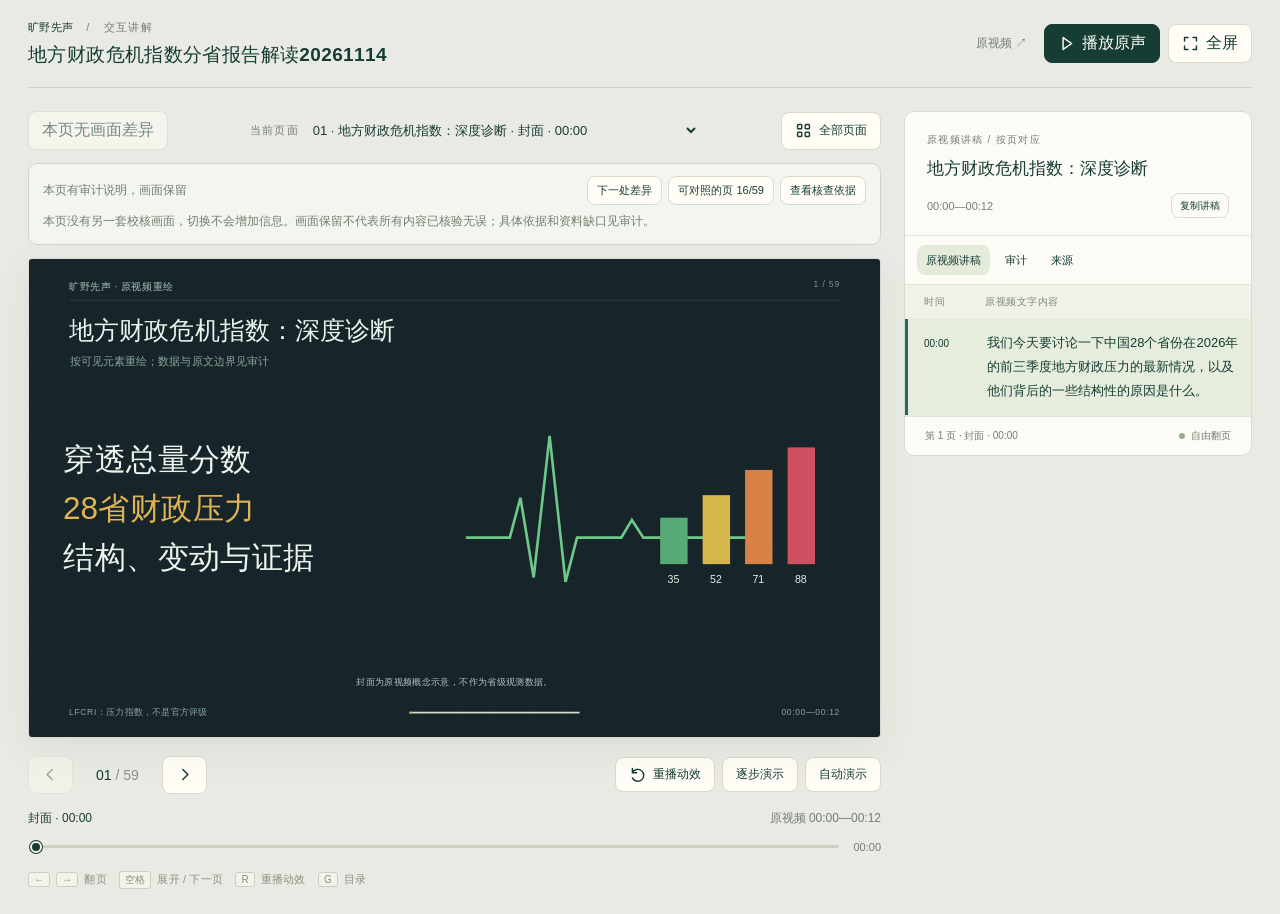
==== commit 5210bca2: "Make slide comparison differences explicit and discoverable Co-authored-by: Bot <bot@anonymous.com>" ====
--- a/cases/BV11ts56mEVt/interactive-slides/index.html
+++ b/cases/BV11ts56mEVt/interactive-slides/index.html
@@ -2,7 +2,7 @@
 <html lang="zh-CN">
 <head>
 <meta charset="utf-8"><meta name="viewport" content="width=device-width,initial-scale=1">
-<meta name="description" content="根据Alpha茶水间原视频重绘的32页交互幻灯片，附对应原声讲稿与自由选页导航。">
+<meta name="description" content="根据原视频重绘的交互幻灯片，附对应讲稿、逐页校核差异和来源审计。">
 <title>地方财政危机指数分省报告解读20261114 · 交互 Slides</title>
 <style>:root{--ink:#153d34;--teal:#28675c;--sage:#8fab91;--paper:#f3f0e7;--bg:#e9eae3;--gold:#e9b74e;--rust:#d7643f;--muted:#747f74;--line:#d7dacd;--white:#fffdf6;font-family:-apple-system,BlinkMacSystemFont,"PingFang SC","Microsoft YaHei",sans-serif;color:var(--ink);background:var(--bg);font-synthesis:none}
 *{box-sizing:border-box}body{margin:0}button,input,select{font:inherit}button,select{cursor:pointer}button{border:1px solid var(--line);background:var(--white);color:var(--ink);border-radius:8px;min-height:38px;padding:8px 13px;display:inline-flex;align-items:center;justify-content:center;gap:7px;transition:background .18s,border-color .18s,transform .18s}button:hover{background:#e7eee1;border-color:#90a697}button:active{transform:translateY(1px)}button:disabled{cursor:default;opacity:.38}button.primary{background:var(--ink);color:var(--white);border-color:var(--ink)}button.primary:hover{background:#286257}button[aria-pressed=true]{background:#dce8d8;border-color:#8cae94}button:focus-visible,a:focus-visible,select:focus-visible,input:focus-visible{outline:3px solid #c49132;outline-offset:3px}svg.ui-icon{width:17px;height:17px;fill:none;stroke:currentColor;stroke-width:1.7;stroke-linecap:round;stroke-linejoin:round}a{color:inherit}.sr-only{position:absolute;width:1px;height:1px;padding:0;margin:-1px;overflow:hidden;clip:rect(0,0,0,0);white-space:nowrap;border:0}
@@ -27,6 +27,9 @@
 .source-compare .scene-columns{margin:12px 15px 0}.source-compare .scene-card h3{font-size:22px;margin-bottom:10px}.source-compare p{font-size:15px!important;line-height:1.5!important;margin:7px 0}
 
 .rank-grid{grid-auto-flow:column;grid-template-rows:repeat(14,20px)}
+.comparison-panel{margin:0 0 13px;padding:12px 14px;border:1px solid #cbd7cb;border-radius:9px;background:#f8faf5;font-size:12px;color:#314c40;line-height:1.65}.comparison-heading{display:flex;align-items:center;justify-content:space-between;gap:10px;flex-wrap:wrap}.comparison-heading strong{font-size:12px}.comparison-actions{display:flex;gap:6px;flex-wrap:wrap}.comparison-actions button{font-size:11px;min-height:29px;padding:4px 9px}.comparison-panel>p{margin:7px 0 0}.comparison-details{display:grid;grid-template-columns:1fr 1fr;gap:10px;margin-top:10px}.comparison-details>div{background:white;padding:9px 11px;border-left:3px solid #a9b2a4;border-radius:4px}.comparison-details>div:last-child{border-color:#448577}.comparison-details b{font-size:11px;color:#5f7468}.comparison-details p{margin:4px 0 0;overflow-wrap:anywhere}.comparison-panel.comparing{border-color:#428877;box-shadow:inset 0 0 0 1px #428877}.comparison-panel[data-kind=conditional]{background:#fffaf0;border-color:#cfb878}.comparison-panel[data-kind=conditional] .comparison-details>div:last-child{border-color:#bd973f}.comparison-panel[data-kind=none]{background:#f3f5f0;color:#71806e}.comparison-badge{display:inline-block;margin-top:7px;padding:2px 7px;border-radius:4px;background:#e2ece2;color:#316754;font-size:10px}.gallery-difference{color:#48624f!important}.gallery-filter{display:flex;align-items:center;gap:7px;font-size:11px;margin-top:9px}.gallery-filter input{accent-color:#39765f}.comparison-actions button:disabled,#checked-view:disabled{opacity:.55;cursor:default}
+@media(max-width:580px){.comparison-panel{padding:10px 11px;font-size:11px}.comparison-details{grid-template-columns:1fr;gap:7px}.comparison-actions button{font-size:10px;padding:4px 7px}.comparison-heading{gap:7px}.gallery-heading{flex-wrap:wrap}.gallery-tools{width:100%}.gallery-tools input{flex:1;width:0;min-width:0}.gallery-tools button{flex:none}}
+@media print{.comparison-actions{display:none}.comparison-panel{break-inside:avoid}}
 </style>
 </head>
 <body>
@@ -70,7 +73,8 @@
  </header>
  <main class="workspace">
   <section class="presentation" id="presentation" aria-label="交互幻灯片">
-   <div class="slide-toolbar"><button id="checked-view" aria-pressed="false">校核对照</button><div class="slide-picker"><span class="toolbar-tag">当前页面</span><label class="sr-only" for="page-select">自由选择当前幻灯片</label><select id="page-select"></select></div><button id="gallery-open" class="overview-button">全部页面</button></div>
+   <div class="slide-toolbar"><button id="checked-view" aria-pressed="false" aria-describedby="comparison-summary">查看本页差异</button><div class="slide-picker"><span class="toolbar-tag">当前页面</span><label class="sr-only" for="page-select">自由选择当前幻灯片</label><select id="page-select"></select></div><button id="gallery-open" class="overview-button">全部页面</button></div>
+   <div class="comparison-panel" id="comparison-panel"><div class="comparison-heading"><strong id="comparison-status"></strong><div class="comparison-actions"><button id="comparison-next">下一处差异</button><button id="comparison-directory">有差异的页</button><button id="comparison-audit" hidden>查看核查依据</button></div></div><p id="comparison-summary" aria-live="polite"></p><div class="comparison-details" id="comparison-details" hidden><div><b>原视频表达</b><p id="comparison-original"></p></div><div><b>校核说明</b><p id="comparison-checked"></p></div></div></div>
    <div id="stage-host" class="stage-host"><div class="canvas" id="canvas" role="group"></div></div>
    <div class="transport-controls"><div class="page-navigation"><button id="previous" aria-label="上一张幻灯片"></button><div id="page-count" class="page-count" aria-live="polite"></div><button id="next" aria-label="下一张幻灯片"></button></div><div class="effect-controls"><button id="replay">重播动效</button><button id="step-mode" aria-pressed="false">逐步演示</button><button id="step-next" hidden>展开一步</button><button id="auto-toggle" aria-pressed="false">自动演示</button></div></div>
    <div class="page-caption"><span class="phase-name" id="phase-name"></span><span id="source-range"></span></div>
@@ -84,11 +88,12 @@
   </aside>
  </main>
 </div>
-<dialog id="gallery" class="gallery-dialog" aria-labelledby="gallery-title"><div class="gallery-heading"><div><h2 id="gallery-title">选择一张幻灯片</h2><div id="gallery-count" class="small-label" style="font-size:11px;margin-top:6px">案例目录</div></div><div class="gallery-tools"><label class="sr-only" for="gallery-search">搜索标题或讲稿</label><input id="gallery-search" type="search" placeholder="搜索标题或讲稿"><button id="gallery-close" aria-label="关闭页面目录"></button></div></div><div id="gallery-grid" class="gallery-grid"></div></dialog>
+<dialog id="gallery" class="gallery-dialog" aria-labelledby="gallery-title"><div class="gallery-heading"><div><h2 id="gallery-title">选择一张幻灯片</h2><div id="gallery-count" class="small-label" style="font-size:11px;margin-top:6px">案例目录</div><label class="gallery-filter"><input id="gallery-differences" type="checkbox">只看可对照的页</label></div><div class="gallery-tools"><label class="sr-only" for="gallery-search">搜索标题、讲稿或校核差异</label><input id="gallery-search" type="search" placeholder="搜索标题、讲稿或差异"><button id="gallery-close" aria-label="关闭页面目录"></button></div></div><div id="gallery-grid" class="gallery-grid"></div></dialog>
 <div id="toast" class="toast" role="status"></div>
 <audio id="narration" src="narration.m4a" preload="metadata"></audio>
-<script id="deck-data" type="application/json">{"title":"地方财政危机指数分省报告解读20261114","author":"旷野先声","source":"https://www.bilibili.com/video/BV11ts56mEVt/","caseId":"BV11ts56mEVt","duration":1180.202948,"slides":[{"id":1,"start":0,"end":12,"title":"地方财政危机指数：深度诊断","phaseName":"封面 · 00:00","scene":"cover","theme":"dark","source":"按可见元素重绘；数据与原文边界见审计","timeLabel":"00:00—00:12","cues":[{"start":0.0,"end":11.52,"text":"我们今天要讨论一下中国28个省份在2026年的前三季度地方财政压力的最新情况，以及他们背后的一些结构性的原因是什么。"}],"auditIds":["L01"],"narration_free":false,"empty_reason":""},{"id":2,"start":12,"end":24,"title":"LFCRI分省评估：28省同一标尺","phaseName":"结构判断 · 00:12","scene":"summary","theme":"paper","source":"按可见元素重绘；数据与原文边界见审计","timeLabel":"00:12—00:24","cues":[{"start":11.84,"end":13.88,"text":"没错，这个话题确实非常重要。"},{"start":14.26,"end":15.4,"text":"那我们就直接开始吧。"},{"start":15.68,"end":17.5,"text":"咱们首先来看看这个引言。"},{"start":17.8,"end":22.42,"text":"我想问一下，这个报告是怎么衡量各个省份的财政压力的？"},{"start":22.72,"end":25.06,"text":"然后整体的这个情况到底是一个什么样的水平？"}],"auditIds":["L01","L02"],"narration_free":false,"empty_reason":""},{"id":3,"start":24,"end":36,"title":"这份解读回答三个问题","phaseName":"三个问题 · 00:24","scene":"questions","theme":"paper","source":"按可见元素重绘；数据与原文边界见审计","timeLabel":"00:24—00:36","cues":[{"start":25.18,"end":28.8,"text":"其实这个报告，它是第一次建立了一个统一的标准。"},{"start":28.8,"end":31.24,"text":"对28个省份进行打分。"},{"start":31.7,"end":35.62,"text":"那全国的这个首期的综合得分是59.4，"}],"auditIds":[],"narration_free":false,"empty_reason":""},{"id":4,"start":36,"end":48,"title":"总量得分掩盖了具体病灶","phaseName":"结构判断 · 00:36","scene":"summary","theme":"dark","source":"按可见元素重绘；数据与原文边界见审计","timeLabel":"00:36—00:48","cues":[{"start":36.3,"end":38.54,"text":"就刚好是处于这个黄区的上沿。"},{"start":38.98,"end":43.3,"text":"然后分省的这个均值呢是58，也跟全国的这个差不多。"},{"start":43.56,"end":48.04,"text":"但是省与省之间的差异其实是远远比整体数据看上去要大的。"}],"auditIds":[],"narration_free":false,"empty_reason":""},{"id":5,"start":48,"end":60,"title":"先给结论：六条判断","phaseName":"结构判断 · 00:48","scene":"summary","theme":"paper","source":"按可见元素重绘；数据与原文边界见审计","timeLabel":"00:48—01:00","cues":[{"start":48.5,"end":51.02,"text":"对，那有哪些省份是特别值得关注的？"},{"start":51.3,"end":54.06,"text":"然后他们各自的异常点都体现在什么地方？"},{"start":54.32,"end":56.4,"text":"有5个省份是非常有代表性的。"}],"auditIds":["P05"],"narration_free":false,"empty_reason":""},{"id":6,"start":60,"end":84,"title":"28省财政压力排序","phaseName":"省份排序 · 01:00","scene":"ranking","theme":"dark","source":"按可见元素重绘；数据与原文边界见审计","timeLabel":"01:00—01:24","cues":[{"start":56.74,"end":66.76,"text":"比如说天津，他的自给率是全国第三，82.69%，但是他的综合得分却已经到了橙区62.8分。"},{"start":67.26,"end":71.2,"text":"这就说明他虽然自己能挣，但是整体的压力依然很大。"},{"start":71.42,"end":75.16,"text":"哦，自给率这么高，还能进橙区，确实有点意外。"},{"start":75.16,"end":81.48,"text":"是啊，然后另外就是吉林，他是一年上升了12.3分，是全国恶化最快的。"}],"auditIds":[],"narration_free":false,"empty_reason":""},{"id":7,"start":84,"end":96,"title":"一年间的分值变化","phaseName":"变化类型 · 01:24","scene":"change","theme":"dark","source":"按可见元素重绘；数据与原文边界见审计","timeLabel":"01:24—01:36","cues":[{"start":81.84,"end":87.32,"text":"山西呢是刚好相反，一年下降12.3分，是改善最明显的。"},{"start":87.76,"end":91.44,"text":"广东的话，他的债务余额已经高达4.15万亿元，"}],"auditIds":[],"narration_free":false,"empty_reason":""},{"id":8,"start":96,"end":108,"title":"江苏：财力强省的流动性陷阱","phaseName":"江苏 · 01:36","scene":"jiangsu","theme":"dark","source":"按可见元素重绘；数据与原文边界见审计","timeLabel":"01:36—01:48","cues":[{"start":92.14,"end":102.94,"text":"但是他的限额空间只剩下0.86%，还有江苏，就是他的D板块得分是96.7分，但是A板块只有27.4分，"},{"start":102.94,"end":104.52,"text":"就他内部的分化特别严重。"},{"start":104.78,"end":110.68,"text":"对，我想知道就是这个地方财政危机指数，它具体是由哪几个板块构成的？"}],"auditIds":[],"narration_free":false,"empty_reason":""},{"id":9,"start":108,"end":120,"title":"01 · 怎样衡量财政压力","phaseName":"章节分隔 · 01:48","scene":"section","theme":"paper","source":"按可见元素重绘；数据与原文边界见审计","timeLabel":"01:48—02:00","cues":[{"start":110.98,"end":113.08,"text":"然后这几个板块背后的逻辑是什么？"},{"start":113.08,"end":117.24,"text":"这个指数，他其实是把政府的预算分成了四本账。"},{"start":117.62,"end":120.94,"text":"然后这四本账又进一步的细化成了四个板块。"}],"auditIds":[],"narration_free":false,"empty_reason":""},{"id":10,"start":120,"end":132,"title":"四个板块，十二项指标","phaseName":"指标构成 · 02:00","scene":"model","theme":"paper","source":"按可见元素重绘；数据与原文边界见审计","timeLabel":"02:00—02:12","cues":[{"start":121.48,"end":130.52,"text":"第一个板块是财力造血，就是看你这个地方自己能挣多少钱，他的权重是35%，第二个板块是收支平衡，"}],"auditIds":["L07","L16"],"narration_free":false,"empty_reason":""},{"id":11,"start":132,"end":156,"title":"四本账：四个风险板块","phaseName":"权重 · 02:12","scene":"weights","theme":"dark","source":"按可见元素重绘；数据与原文边界见审计","timeLabel":"02:12—02:36","cues":[{"start":130.98,"end":141.34,"text":"这个占30%，然后第三个是刚性负债挤压，这个是25%，最后一个板块是流动性与风险暴露，这个是10%。"},{"start":141.9,"end":145.36,"text":"每一个板块都抓住了财政运行的一个关键环节。"},{"start":145.62,"end":156.82,"text":"没错，而且这12项核心指标，每一项都会先按照统一的标准去进行打分，就是0到100分，然后再根据子权重合成板块分，"}],"auditIds":["L07","L10"],"narration_free":false,"empty_reason":""},{"id":12,"start":156,"end":168,"title":"分级与三条禁忌","phaseName":"使用边界 · 02:36","scene":"boundary","theme":"paper","source":"按可见元素重绘；数据与原文边界见审计","timeLabel":"02:36—02:48","cues":[{"start":157.18,"end":160.32,"text":"最后加权得到综合分，就非常的细致。"},{"start":160.62,"end":165.2,"text":"好的，这28个省份整体的财政压力得分是怎么分布的？"}],"auditIds":["L10","P05"],"narration_free":false,"empty_reason":""},{"id":13,"start":168,"end":180,"title":"均值58.0：分布比水平更重要","phaseName":"总体分布 · 02:48","scene":"distribution","theme":"paper","source":"按可见元素重绘；数据与原文边界见审计","timeLabel":"02:48—03:00","cues":[{"start":165.2,"end":172.36,"text":"这28个省份的综合分，它的均值是58.0，中位数是58.4，"},{"start":173.1,"end":178.7,"text":"然后极差是46.1，就是最高分和最低分之间差了46.1分。"}],"auditIds":["P01"],"narration_free":false,"empty_reason":""},{"id":14,"start":180,"end":216,"title":"28省财政压力排序","phaseName":"省份排序 · 03:00","scene":"ranking","theme":"dark","source":"按可见元素重绘；数据与原文边界见审计","timeLabel":"03:00—03:36","cues":[{"start":178.7,"end":189.22,"text":"具体的分布是这样的，只有上海是独自在绿区，它的得分是31.4，然后黄区是有15个省份，"},{"start":189.64,"end":193.18,"text":"从北京的44.4到河南的58.8。"},{"start":193.98,"end":206.2,"text":"橙区是有12个省份，从山西的60.5到江西的77.5，红区是没有的，所以整体来看，大部分省份的得分都是集中在50分以上的，"},{"start":206.48,"end":208.98,"text":"就说明财政压力是一个比较普遍的现象。"},{"start":209.28,"end":214.34,"text":"我还有个问题，就是在负债端这4个板块的得分，具体有哪些差异？"}],"auditIds":["P01"],"narration_free":false,"empty_reason":""},{"id":15,"start":216,"end":240,"title":"四个板块里，只有负债端全面落在橙区","phaseName":"板块均值 · 03:36","scene":"means","theme":"dark","source":"按可见元素重绘；数据与原文边界见审计","timeLabel":"03:36—04:00","cues":[{"start":214.34,"end":222.58,"text":"这4个板块的差异还是挺大的，财力造血板块的平均分是37.3，收支平衡板块是61.5，"},{"start":223.36,"end":226.12,"text":"刚性负债挤压板块是83.9，"},{"start":226.8,"end":229.86,"text":"流动性与风险暴露板块是57.8。"},{"start":230.5,"end":242.7,"text":"其中，刚性负债挤压这个板块不仅均值最高，而且它的标准差是最小的，只有10.6，就说明所有省份在这个板块上面都普遍承受着比较大的压力。"}],"auditIds":["L05","L06","L07","L10","L18"],"narration_free":false,"empty_reason":""},{"id":16,"start":240,"end":276,"title":"财政健康仪表盘：板块分布","phaseName":"板块均值 · 04:00","scene":"means","theme":"dark","source":"按可见元素重绘；数据与原文边界见审计","timeLabel":"04:00—04:36","cues":[{"start":242.7,"end":253.9,"text":"也就是说几乎没有哪个地方能够在负债这一块过得特别轻松，是的，你看有25个省份，在刚性负债挤压这个板块的得分都是高于70的。"},{"start":254.62,"end":257.36,"text":"然后河北是最高的93.7分，"},{"start":258.04,"end":267.62,"text":"吉林和山东是并列第二92.1分，广西和江西是90.2分，就连负担最轻的上海也有46.3分。"},{"start":268.06,"end":280.58,"text":"而且从总量上面来看的话，这28个省份的显性债务的余额总共是高达53.99万亿元，但是法定的限额是57万亿元。"}],"auditIds":["L10"],"narration_free":false,"empty_reason":""},{"id":17,"start":276,"end":300,"title":"债务限额余量与九省阈值","phaseName":"限额余量 · 04:36","scene":"headroom","theme":"paper","source":"按可见元素重绘；数据与原文边界见审计","timeLabel":"04:36—05:00","cues":[{"start":280.58,"end":290.56,"text":"也就是说全国的平均剩余额度只剩5.4%了，有9个省份甚至都不到5%，广东更是低至0.86%。"},{"start":290.88,"end":299.02,"text":"所以额度一旦吃紧的话，地方就只能靠压支出挪资金或者让平台去借新还旧，没有什么别的路可以走。"}],"auditIds":["L12","L13","P03","P04"],"narration_free":false,"empty_reason":""},{"id":18,"start":300,"end":312,"title":"限额之墙：扩张约束","phaseName":"限额余量 · 05:00","scene":"headroom","theme":"dark","source":"按可见元素重绘；数据与原文边界见审计","timeLabel":"05:00—05:12","cues":[{"start":299.02,"end":307.98,"text":"对，我们接下来要讲的高财力组和低财力组的横向的对比，我也特别想知道说分组到底是怎么分的，为什么要这么分？"}],"auditIds":["L12"],"narration_free":false,"empty_reason":""},{"id":19,"start":312,"end":324,"title":"为什么必须分组看：体量不等于能力","phaseName":"分组口径 · 05:12","scene":"grouping","theme":"paper","source":"按可见元素重绘；数据与原文边界见审计","timeLabel":"05:12—05:24","cues":[{"start":308.2,"end":319.7,"text":"其实分组的目的是为了把财力的水平和压力的水平拆开来看，综合分它其实是收入、支出、债务、流动性这些东西的一个综合体。"},{"start":319.7,"end":327.92,"text":"你光看分数你是没有办法知道，到底是因为你的收入弱，还是说你的债务的压力大，导致你这个分数有高低。"}],"auditIds":["L13"],"narration_free":false,"empty_reason":""},{"id":20,"start":324,"end":336,"title":"四本账：四个风险板块","phaseName":"权重 · 05:24","scene":"weights","theme":"dark","source":"按可见元素重绘；数据与原文边界见审计","timeLabel":"05:24—05:36","cues":[{"start":328.44,"end":330.78,"text":"我们通过按人均财力来分组的话，"},{"start":331.4,"end":333.8,"text":"就可以把同一个量级的省份放在一起，"},{"start":334.44,"end":337.12,"text":"然后去观察他们内部的差异到底是怎么来的。"}],"auditIds":[],"narration_free":false,"empty_reason":""},{"id":21,"start":336,"end":348,"title":"为什么必须分组看：体量不等于能力","phaseName":"分组口径 · 05:36","scene":"grouping","theme":"paper","source":"按可见元素重绘；数据与原文边界见审计","timeLabel":"05:36—05:48","cues":[{"start":337.32,"end":343.24,"text":"高财力组的这些省份在财政收支和债务结构上面具体有哪些明显的分化特征？"},{"start":343.54,"end":348.14,"text":"这个高财力组的话，它的综合分的均值是54.0。"}],"auditIds":[],"narration_free":false,"empty_reason":""},{"id":22,"start":348,"end":360,"title":"高财力组：14省里，只有上海在绿区","phaseName":"高财力组表 · 05:48","scene":"high","theme":"paper","source":"按可见元素重绘；数据与原文边界见审计","timeLabel":"05:48—06:00","cues":[{"start":348.90000000000003,"end":352.86,"text":"然后最高分和最低分之间相差38.4分。"},{"start":353.12,"end":363.6,"text":"它的分化主要是有两种，一种是像天津、浙江、广东这几个地方，就是自给率很高，但是它的债务收入比也非常的高。"}],"auditIds":["L07","P01","P02"],"narration_free":false,"empty_reason":""},{"id":23,"start":360,"end":384,"title":"高财力组的内部差异","phaseName":"高组结构 · 06:00","scene":"high-story","theme":"paper","source":"按可见元素重绘；数据与原文边界见审计","timeLabel":"06:00—06:24","cues":[{"start":364.16,"end":371.68,"text":"它虽然说日常的收支是很健康的，但是它的存量的债务压力和它的举债的空间已经非常紧张了。"},{"start":371.92,"end":375.54,"text":"所以说高财力并不一定意味着你就没有结构性的风险。"},{"start":375.97999999999996,"end":379.76,"text":"对啊，那低财力组的短板主要是集中在哪些板块？"},{"start":380.24,"end":382.1,"text":"然后内部的分化又体现在哪里？"}],"auditIds":[],"narration_free":false,"empty_reason":""},{"id":24,"start":384,"end":396,"title":"低财力组：橙区9省，压力最集中","phaseName":"低财力组表 · 06:24","scene":"low","theme":"paper","source":"按可见元素重绘；数据与原文边界见审计","timeLabel":"06:24—06:36","cues":[{"start":382.34,"end":387.0,"text":"低财力组的话，它的综合分的均值是62.1。"},{"start":387.9,"end":390.7,"text":"然后组内的差异是21.3分。"},{"start":391.9,"end":395.2,"text":"它的最明显的短板是在收支平衡这个板块。"}],"auditIds":["L03","L14","P01","P02"],"narration_free":false,"empty_reason":""},{"id":25,"start":396,"end":408,"title":"高、低财力组的结构差异","phaseName":"板块对照 · 06:36","scene":"comparison","theme":"dark","source":"按可见元素重绘；数据与原文边界见审计","timeLabel":"06:36—06:48","cues":[{"start":395.2,"end":400.92,"text":"它的均值只有68.9，比高财力组要低了将近15分。"},{"start":401.56,"end":408.88,"text":"而且自给率低于50%的省份有9个，最低的甘肃甚至只有23.26%。"}],"auditIds":["L06"],"narration_free":false,"empty_reason":""},{"id":26,"start":408,"end":420,"title":"低财力组：收入、负债与融资三条线","phaseName":"低组结构 · 06:48","scene":"low-story","theme":"paper","source":"按可见元素重绘；数据与原文边界见审计","timeLabel":"06:48—07:00","cues":[{"start":409.04,"end":412.84,"text":"看来收支的缺口确实是低财力省份的一个通病。"},{"start":413.3,"end":421.4,"text":"是，然后除了这个之外，财力造血和刚性负债挤压，这两个板块的得分也都非常的高。"}],"auditIds":[],"narration_free":false,"empty_reason":""},{"id":27,"start":420,"end":432,"title":"同一板块，两组相差15分","phaseName":"板块对照 · 07:00","scene":"comparison","theme":"paper","source":"按可见元素重绘；数据与原文边界见审计","timeLabel":"07:00—07:12","cues":[{"start":421.66,"end":425.12,"text":"就负债和流动性的压力其实也已经顶到天花板了。"},{"start":425.12,"end":433.04,"text":"那组内的分化主要是江西，它是因为负债和收入进度都拖后腿，所以它的分数就特别高。"}],"auditIds":["L04","L06","L07"],"narration_free":false,"empty_reason":""},{"id":28,"start":432,"end":444,"title":"低财力组：橙区9省，压力最集中","phaseName":"低财力组表 · 07:12","scene":"low","theme":"paper","source":"按可见元素重绘；数据与原文边界见审计","timeLabel":"07:12—07:24","cues":[{"start":433.58,"end":439.16,"text":"然后湖北虽然说分数最低，但是河北其实它的这个限额空间是更小的。"},{"start":439.98,"end":443.28,"text":"就它的实际的压力比它的分数显示的还要更紧张。"}],"auditIds":["L03"],"narration_free":false,"empty_reason":""},{"id":29,"start":444,"end":516,"title":"财力与压力：四板块对比","phaseName":"板块对照 · 07:24","scene":"comparison","theme":"dark","source":"按可见元素重绘；数据与原文边界见审计","timeLabel":"07:24—08:36","cues":[{"start":443.54,"end":450.16,"text":"这么说的话，高财力组和低财力组在这四个板块上面的得分，具体有哪些关键的不同？"},{"start":450.16,"end":459.06,"text":"这个财力造血板块的话，高财力组是35.6分，低财力组是39.0分，就其实差距不大。"},{"start":459.54,"end":468.7,"text":"那真正拉开的是在收支平衡这个板块，高财力组是54.0分，但是低财力组就只有68.9分，"},{"start":469.42,"end":470.82,"text":"就差了将近15分。"},{"start":471.14,"end":475.1,"text":"这也是为什么低财力组的整体的压力分数会更高的主要原因。"},{"start":475.1,"end":480.42,"text":"所以说低财力省份的财政困境主要还是收支的缺口在作祟。"},{"start":480.6,"end":481.04,"text":"没错，没错。"},{"start":481.52,"end":483.64,"text":"然后到了这个刚性负债挤压这个板块，"},{"start":484.3,"end":485.72,"text":"两组的分数都很高。"},{"start":486.18,"end":492.94,"text":"就说明大家其实都被债务压的喘不过气，只不过高财力组是在平台的流动性上更吃紧一些。"},{"start":493.38,"end":501.66,"text":"就它的这个流动性与风险暴露板块是61.2，反而比低财力组的56.1还要高出5.1分。"},{"start":502.0,"end":505.4,"text":"就说明它的短板已经转移到了平台的流动性上面。"},{"start":505.64,"end":513.4,"text":"行，那我们来分析一下这个纵向的变化，就是这两组省份，他们的财政压力在过去一年当中的分化趋势。"}],"auditIds":[],"narration_free":false,"empty_reason":""},{"id":30,"start":516,"end":528,"title":"低财力组：橙区9省，压力最集中","phaseName":"低财力组表 · 08:36","scene":"low","theme":"paper","source":"按可见元素重绘；数据与原文边界见审计","timeLabel":"08:36—08:48","cues":[{"start":513.4,"end":523.96,"text":"如果我们去对比同口径的去年的数据的话，就会发现其实高财力组的这个平均分是从55.24降到了54.0。"},{"start":524.44,"end":529.0,"text":"但是低财力组呢是从60.79上升到了62.1。"}],"auditIds":["L03"],"narration_free":false,"empty_reason":""},{"id":31,"start":528,"end":552,"title":"一年间：两组差距5.55到8.01","phaseName":"同比变化 · 08:48","scene":"trend","theme":"paper","source":"按可见元素重绘；数据与原文边界见审计","timeLabel":"08:48—09:12","cues":[{"start":529.88,"end":534.64,"text":"就他们两组之间的差距是从5.55扩大到了8.01。"},{"start":535.22,"end":537.62,"text":"然后他们的标准差也是同步变大的。"},{"start":537.82,"end":542.0,"text":"看来不光是组与组之间拉开了，组内的差异也更加明显了。"},{"start":542.0,"end":546.62,"text":"对啊，就高财力组里面，重庆和上海能差38.4分。"},{"start":546.96,"end":550.52,"text":"低财力组里面，江西和河北也能差24.2分。"}],"auditIds":["L14","P02"],"narration_free":false,"empty_reason":""},{"id":32,"start":552,"end":564,"title":"低财力组：橙区9省，压力最集中","phaseName":"低财力组表 · 09:12","scene":"low","theme":"paper","source":"按可见元素重绘；数据与原文边界见审计","timeLabel":"09:12—09:24","cues":[{"start":551.1,"end":555.6,"text":"就它的压力已经不是说以前那种大家都一样的压力，或者说区域性的压力。"},{"start":555.8,"end":559.04,"text":"它更多的是一些个体性的和结构性的风险在冒头。"},{"start":559.56,"end":561.72,"text":"所以你如果只看全国的平均数的话，"},{"start":562.46,"end":565.44,"text":"很容易就会低估了这种分化带来的潜在的隐患。"}],"auditIds":["L03","L14"],"narration_free":false,"empty_reason":""},{"id":33,"start":564,"end":576,"title":"总分与结构：最终判断","phaseName":"结构判断 · 09:24","scene":"summary","theme":"dark","source":"按可见元素重绘；数据与原文边界见审计","timeLabel":"09:24—09:36","cues":[{"start":565.68,"end":566.42,"text":"确实是这样。"},{"start":566.42,"end":574.04,"text":"那自给率和债务收入比这两个指标放在一起看的话，能反映出哪些省份的财政压力是最突出的。"}],"auditIds":[],"narration_free":false,"empty_reason":""},{"id":34,"start":576,"end":624,"title":"自给率与债务收入比","phaseName":"双指标分布 · 09:36","scene":"scatter","theme":"dark","source":"按可见元素重绘；数据与原文边界见审计","timeLabel":"09:36—10:24","cues":[{"start":574.78,"end":577.32,"text":"如果把这两个指标画在一个散点图上面的话，"},{"start":578.08,"end":581.08,"text":"你就会发现最危险的区域是在左上角。"},{"start":581.5400000000001,"end":588.8,"text":"就是自给率低于40%，然后债务收入比高于700%的这个区间里面是最危险的。"},{"start":589.18,"end":591.54,"text":"那有五个省份是落在这个里面的。"},{"start":592.06,"end":595.96,"text":"贵州、甘肃、吉林、云南、广西。"},{"start":596.64,"end":609.94,"text":"他们的这个债务收入比都超过了760%，就远远高于全国的中位数537.7%，以及低财力组的平均值661.3%。"},{"start":609.94,"end":616.02,"text":"看来这几个省确实是财政的自我贡献能力很弱，然后债务的负担又极其沉重。"},{"start":616.16,"end":619.9,"text":"好的，那我们接下来就分析一下这个财政压力变动的原因嘛。"},{"start":620.26,"end":627.04,"text":"那首先我想问一下，山西和内蒙古，他们这一年在财政压力的改善上面有哪些相似的地方？"}],"auditIds":["L08","L09"],"narration_free":false,"empty_reason":""},{"id":35,"start":624,"end":636,"title":"改善、恶化与被掩盖","phaseName":"变化类型 · 10:24","scene":"change","theme":"paper","source":"按可见元素重绘；数据与原文边界见审计","timeLabel":"10:24—10:36","cues":[{"start":627.2,"end":629.14,"text":"这两个地方其实改善的都非常明显。"},{"start":629.46,"end":634.44,"text":"山西是下降了12.3分，内蒙古是下降了6.5分。"}],"auditIds":["L15"],"narration_free":false,"empty_reason":""},{"id":36,"start":636,"end":660,"title":"山西与内蒙古：虚假的复苏","phaseName":"山西与内蒙古 · 10:36","scene":"shanxi","theme":"dark","source":"按可见元素重绘；数据与原文边界见审计","timeLabel":"10:36—11:00","cues":[{"start":634.44,"end":640.08,"text":"那他们两个的这个收入预算的进度都是超过了50%的。"},{"start":640.52,"end":643.56,"text":"然后支出的进度都是在43.7%。"},{"start":643.94,"end":648.9,"text":"就是他们都是收入端回补的非常快，然后支出是很克制的。"},{"start":649.2,"end":652.48,"text":"所以他们的这个A板块和B板块都是同步修复的。"},{"start":652.64,"end":657.3,"text":"那安徽和上海在财政压力改善上面，他们两个的方式有什么本质的不同？"},{"start":657.3,"end":659.6,"text":"安徽的话，它是一个低财力省份嘛。"}],"auditIds":["L15"],"narration_free":false,"empty_reason":""},{"id":37,"start":660,"end":708,"title":"安徽与上海：不同改善机制","phaseName":"安徽与上海 · 11:00","scene":"shanghai","theme":"dark","source":"按可见元素重绘；数据与原文边界见审计","timeLabel":"11:00—11:48","cues":[{"start":660.24,"end":665.3,"text":"它的综合分只比河北高，但是它的这个结构是非常均衡的。"},{"start":665.8,"end":668.28,"text":"就它的自给率是超过了50%的。"},{"start":668.8,"end":671.6,"text":"然后它的收入进度是快于支出的。"},{"start":672.12,"end":675.68,"text":"债务收入比也是明显低于同组的平均水平的。"},{"start":676.1,"end":680.1,"text":"所以它的这个A板块和B板块都是在组内非常领先的。"},{"start":680.56,"end":683.4,"text":"但是它的这个存量的债务压力依然很大。"},{"start":683.66,"end":685.76,"text":"所以它的C板块得分还是很高的。"},{"start":685.76,"end":688.58,"text":"所以安徽靠的是收支的均衡。"},{"start":688.68,"end":689.44,"text":"那上海呢？"},{"start":689.86,"end":691.96,"text":"上海的话是因为它的自给率非常高。"},{"start":692.44,"end":695.8,"text":"然后债务收入比很低，限额空间也非常充足。"},{"start":696.18,"end":698.12,"text":"所以它整体的负担是很轻的。"},{"start":698.48,"end":702.04,"text":"好，那我们现在要聊的是财政压力恶化的原因。"},{"start":702.44,"end":703.82,"text":"首先我想问一下吉林。"},{"start":704.22,"end":708.6,"text":"吉林为什么2026年财政压力突然之间全国恶化的最厉害？"}],"auditIds":["L09"],"narration_free":false,"empty_reason":""},{"id":38,"start":708,"end":720,"title":"收入进度掉队，债务已到顶","phaseName":"吉林 · 11:48","scene":"jilin","theme":"paper","source":"按可见元素重绘；数据与原文边界见审计","timeLabel":"11:48—12:00","cues":[{"start":708.7,"end":709.06,"text":"吉林。"},{"start":709.36,"end":711.18,"text":"2026年恶化的确实很厉害。"},{"start":711.6,"end":715.46,"text":"它的这个综合分是一下子涨了12.3分。"},{"start":715.76,"end":723.78,"text":"那主要的原因就是因为它的这个收入的预算进度比2025年同期是下降了5.73个百分点。"}],"auditIds":[],"narration_free":false,"empty_reason":""},{"id":39,"start":720,"end":780,"title":"吉林：高基数与负债约束","phaseName":"吉林 · 12:00","scene":"jilin","theme":"dark","source":"按可见元素重绘；数据与原文边界见审计","timeLabel":"12:00—13:00","cues":[{"start":724.4200000000001,"end":728.8,"text":"然后非税收入这块因为2025年的上半年有一个高基数。"},{"start":729.44,"end":732.08,"text":"就是它2025年上半年有一个集中的盘活。"},{"start":732.08,"end":735.42,"text":"所以导致2026年同比是大幅回落的。"},{"start":735.68,"end":739.78,"text":"那这个回落又刚好碰上了它的这个债务负担非常的沉重。"},{"start":740.02,"end":742.4,"text":"就是说它不光是收入掉下来了。"},{"start":742.72,"end":745.32,"text":"它的这个债务压力也已经顶到天花板了。"},{"start":745.4,"end":745.56,"text":"是的。"},{"start":745.56,"end":749.48,"text":"它的这个刚性负债挤压板块是92.1分。"},{"start":749.64,"end":751.24,"text":"在全国都是非常高的。"},{"start":751.66,"end":755.16,"text":"然后它的这个债务收入比是847.4%。"},{"start":755.68,"end":757.24,"text":"限额空间只剩下4%。"},{"start":758.12,"end":761.12,"text":"就它的这个显性债务是1.14万亿元。"},{"start":761.78,"end":765.5,"text":"但是它的这个本级收入也就1350亿元左右。"},{"start":766.1,"end":770.54,"text":"所以它这个收入一慢下来之后，它的这个缺口就只能靠压支出。"},{"start":770.84,"end":774.26,"text":"但是它的这个支出的进度已经压到了47.16%。"},{"start":774.62,"end":775.72,"text":"已经没有什么空间了。"},{"start":776.0,"end":778.12,"text":"所以它的这个压力就会一下子爆发出来。"},{"start":778.28,"end":779.1,"text":"原来是这样啊。"}],"auditIds":[],"narration_free":false,"empty_reason":""},{"id":40,"start":780,"end":792,"title":"天津：收入不弱，额度吃紧","phaseName":"天津 · 13:00","scene":"tianjin","theme":"paper","source":"按可见元素重绘；数据与原文边界见审计","timeLabel":"13:00—13:12","cues":[{"start":779.4,"end":780.66,"text":"那天津又是怎么回事？"},{"start":780.86,"end":783.08,"text":"天津的这个财政压力为什么会恶化？"},{"start":783.42,"end":786.46,"text":"天津的话，它的综合分是62.8分。"},{"start":786.92,"end":790.32,"text":"然后它是唯一一个进入到橙区的直辖市。"}],"auditIds":[],"narration_free":false,"empty_reason":""},{"id":41,"start":792,"end":852,"title":"天津：分母收缩的纸面幻觉","phaseName":"天津 · 13:12","scene":"tianjin","theme":"dark","source":"按可见元素重绘；数据与原文边界见审计","timeLabel":"13:12—14:12","cues":[{"start":790.32,"end":795.06,"text":"那它的这个自给率是82.69%，排名全国第三。"},{"start":795.5,"end":796.8,"text":"看起来好像还不错。"},{"start":797.2,"end":800.6,"text":"但是它的这个债务余额是1.51万亿元。"},{"start":801.12,"end":807.0,"text":"然后它的这个债务收入比是679.6%，排名全国第八。"},{"start":807.5,"end":812.72,"text":"它的这个限额空间只剩下5.9%，也就是946亿元。"},{"start":813.14,"end":817.22,"text":"这个额度甚至都不够它一年的付息和到期债务的滚续。"},{"start":817.22,"end":821.82,"text":"所以这么说天津表面上的这个财政自己其实是有点虚的。"},{"start":822.04,"end":822.44,"text":"没错，没错。"},{"start":822.44,"end":833.98,"text":"然后它2026年上半年的这个自给率的提升，其实主要是因为它的支出压缩了3.4%，然后政府性基金收入暴跌了31.2%，"},{"start":833.98,"end":836.0,"text":"它是一个分母缩的比分子快。"},{"start":836.5,"end":838.64,"text":"然后它的这个比值就被动的抬升了。"},{"start":839.1,"end":842.28,"text":"但其实它是在消耗它的公共服务的存量。"},{"start":842.68,"end":845.7,"text":"然后再加上它的这个土地出让收入还在往下走。"},{"start":846.18,"end":849.08,"text":"所以它的这个所谓的改善是根本没有办法持续的。"},{"start":849.26,"end":850.72,"text":"说到这儿，我有个问题啊。"}],"auditIds":["L09","L17"],"narration_free":false,"empty_reason":""},{"id":42,"start":852,"end":864,"title":"城投融资转负：流动性先出问题","phaseName":"江苏 · 14:12","scene":"jiangsu","theme":"paper","source":"按可见元素重绘；数据与原文边界见审计","timeLabel":"14:12—14:24","cues":[{"start":851.18,"end":857.64,"text":"就是江苏和其他那些省份在平台融资收紧这件事情上面有什么共同点和差异。"},{"start":857.64,"end":861.62,"text":"江苏的话，它的这个D板块是96.7分。"},{"start":861.94,"end":865.06,"text":"就它的这个平台的流动性风险是全国最高的。"}],"auditIds":[],"narration_free":false,"empty_reason":""},{"id":43,"start":864,"end":900,"title":"江苏：冰山上下的不同压力","phaseName":"江苏 · 14:24","scene":"jiangsu","theme":"dark","source":"按可见元素重绘；数据与原文边界见审计","timeLabel":"14:24—15:00","cues":[{"start":865.42,"end":871.66,"text":"然后它2026年上半年的这个城投的净融资是负的700.91亿元。"},{"start":872.18,"end":874.36,"text":"也是各省里面流出量最大的。"},{"start":874.86,"end":877.96,"text":"但是你看它的这个A板块是27.4分。"},{"start":878.6,"end":881.36,"text":"然后自给率是81.97%。"},{"start":881.84,"end":884.5,"text":"收入进度是56.96%。"},{"start":884.5,"end":888.36,"text":"就它的这个自身的财政造险能力其实并不差。"},{"start":888.62,"end":892.14,"text":"它的压力几乎全部都集中在平台融资这一端。"},{"start":892.52,"end":895.8,"text":"那云南和贵州的这个财政风险，他们的这个本质是什么？"},{"start":895.8,"end":898.84,"text":"云南的话，它的这个综合分是67.6。"}],"auditIds":[],"narration_free":false,"empty_reason":""},{"id":44,"start":900,"end":912,"title":"云南与贵州：存量锁定","phaseName":"云南与贵州 · 15:00","scene":"locked","theme":"paper","source":"按可见元素重绘；数据与原文边界见审计","timeLabel":"15:00—15:12","cues":[{"start":899.34,"end":901.62,"text":"然后C板块是86.7。"},{"start":902.12,"end":906.52,"text":"它的这个债务收入比是816.7%。"},{"start":906.92,"end":908.22,"text":"排全国第四。"},{"start":908.9,"end":911.78,"text":"然后自给率只有31.58%。"}],"auditIds":[],"narration_free":false,"empty_reason":""},{"id":45,"start":912,"end":936,"title":"云南与贵州：缺乏弹性的债务账本","phaseName":"云南与贵州 · 15:12","scene":"locked","theme":"dark","source":"按可见元素重绘；数据与原文边界见审计","timeLabel":"15:12—15:36","cues":[{"start":911.78,"end":914.92,"text":"贵州的话，它的综合分是64.0。"},{"start":915.46,"end":918.58,"text":"债务收入比是871.2%。"},{"start":919.02,"end":919.84,"text":"全国第一。"},{"start":920.4,"end":923.02,"text":"自给率是35.85%。"},{"start":923.96,"end":926.24,"text":"就其实他们两个的这个分都已经很高了。"},{"start":926.56,"end":928.96,"text":"但是他们的这个变化量其实是非常有限的。"},{"start":929.12,"end":937.56,"text":"那像广东和浙江这种财力这么强的省份，为什么在债务和额度这方面也会面临比较棘手的约束呢？"}],"auditIds":[],"narration_free":false,"empty_reason":""},{"id":46,"start":936,"end":948,"title":"广东、浙江：分数尚可，压力犹存","phaseName":"广东与浙江 · 15:36","scene":"guangdong","theme":"paper","source":"按可见元素重绘；数据与原文边界见审计","timeLabel":"15:36—15:48","cues":[{"start":937.56,"end":940.86,"text":"广东的话，它的这个综合分是50.6。"},{"start":941.24,"end":943.2,"text":"它是处于这个黄区的中间。"},{"start":943.5,"end":947.64,"text":"然后它的这个债务余额是4.15万亿元，全国第一。"}],"auditIds":["L12"],"narration_free":false,"empty_reason":""},{"id":47,"start":948,"end":996,"title":"广东、浙江：额度与收入的对照","phaseName":"广东与浙江 · 15:48","scene":"guangdong","theme":"dark","source":"按可见元素重绘；数据与原文边界见审计","timeLabel":"15:48—16:36","cues":[{"start":948.02,"end":950.18,"text":"但是它的这个限额空间只剩下0."},{"start":950.8,"end":951.34,"text":"86%。"},{"start":951.9,"end":953.84,"text":"就几乎已经没有什么举债的余地了。"},{"start":954.16,"end":956.2,"text":"然后它的这个C板块是80分。"},{"start":956.66,"end":960.46,"text":"所以它的这个压力全部都集中在能不能继续借钱这一点上。"},{"start":961.1,"end":966.36,"text":"浙江的话，虽然说它的这个自给率是89.87%排全国第二。"},{"start":966.8,"end":971.14,"text":"然后它的收入进度是61.41%排全国第一。"},{"start":971.54,"end":973.96,"text":"但是它的这个C板块同样也是80分。"},{"start":974.36,"end":978.7,"text":"然后它的这个债务收入比是361.8%。"},{"start":979.2,"end":981.96,"text":"它的这个限额空间也只有4.08%。"},{"start":982.5,"end":987.06,"text":"就它虽然说财政收入很强，但是它的这个借债的规模也同样很大。"},{"start":987.62,"end":996.04,"text":"所以就是说这些强省它的这个表面的分数好看，其实主要是靠它的这个收入和平衡这两块在拉分。"}],"auditIds":["L12"],"narration_free":false,"empty_reason":""},{"id":48,"start":996,"end":1008,"title":"同样的总分，完全不同的病理","phaseName":"同样的总分，完全不同的病理 · 16:36","scene":"patients","theme":"dark","source":"按可见元素重绘；数据与原文边界见审计","timeLabel":"16:36—16:48","cues":[{"start":996.62,"end":999.28,"text":"但是它的这个债务的压力其实一点都没有少。"},{"start":999.54,"end":999.84,"text":"没错，没错。"},{"start":1000.1,"end":1007.74,"text":"就高财力的省份，你从重庆的69.8分到上海的31.4分，它的这个内部的离散是非常大的。"}],"auditIds":["L11"],"narration_free":false,"empty_reason":""},{"id":49,"start":1008,"end":1020,"title":"高财力组：14省里，只有上海在绿区","phaseName":"高财力组表 · 16:48","scene":"high","theme":"paper","source":"按可见元素重绘；数据与原文边界见审计","timeLabel":"16:48—17:00","cues":[{"start":1008.3,"end":1014.68,"text":"然后它的这个C板块和额度空间这两项，其实直接决定了它未来还能不能够继续扩张。"},{"start":1015.12,"end":1019.8,"text":"所以你光看它的总分的话，是很容易去高估它的这个安全边际的。"}],"auditIds":[],"narration_free":false,"empty_reason":""},{"id":50,"start":1020,"end":1032,"title":"04 · 六条结论与数据边界","phaseName":"章节分隔 · 17:00","scene":"section","theme":"paper","source":"按可见元素重绘；数据与原文边界见审计","timeLabel":"17:00—17:12","cues":[{"start":1019.98,"end":1023.3,"text":"好的，我们来总结一下这个分省的评估，"},{"start":1023.92,"end":1028.9,"text":"到底告诉了我们哪些关于地方财政压力的结构性特征和变化的主因。"},{"start":1029.16,"end":1034.22,"text":"其实我们通过对这28个省份的分析，可以得到6个比较关键的判断。"}],"auditIds":[],"narration_free":false,"empty_reason":""},{"id":51,"start":1032,"end":1056,"title":"结构性压力：六条判断","phaseName":"结构判断 · 17:12","scene":"summary","theme":"paper","source":"按可见元素重绘；数据与原文边界见审计","timeLabel":"17:12—17:36","cues":[{"start":1034.22,"end":1038.92,"text":"第一个就是这个结构特征其实要比总量更重要。"},{"start":1039.3,"end":1043.38,"text":"就是你这个压力到底有多大，其实关键看你这个短板在哪里，"},{"start":1044.04,"end":1050.34,"text":"尤其是C板块和限额空间，这是几乎所有省份都绕不过去的一个共同的瓶颈。"},{"start":1050.9,"end":1059.06,"text":"所以就是说收支的节奏和融资的波动，要比你这个税基的变化更能解释今年的这个分数的起伏。"}],"auditIds":[],"narration_free":false,"empty_reason":""},{"id":52,"start":1056,"end":1068,"title":"同样的总分，完全不同的病理","phaseName":"同样的总分，完全不同的病理 · 17:36","scene":"patients","theme":"dark","source":"按可见元素重绘；数据与原文边界见审计","timeLabel":"17:36—17:48","cues":[{"start":1059.14,"end":1059.6,"text":"对，没错。"},{"start":1060.12,"end":1066.32,"text":"然后第三个就是现在已经有9个省份的这个额度的余量都不足5%了。"}],"auditIds":["L11"],"narration_free":false,"empty_reason":""},{"id":53,"start":1068,"end":1080,"title":"回看限额之墙","phaseName":"限额余量 · 17:48","scene":"headroom","theme":"dark","source":"按可见元素重绘；数据与原文边界见审计","timeLabel":"17:48—18:00","cues":[{"start":1066.98,"end":1069.92,"text":"然后广东更是只有0.86%。"},{"start":1070.6,"end":1072.8,"text":"就它的这个扩张的空间已经基本没有了。"},{"start":1073.42,"end":1075.0,"text":"然后第四个是天津。"},{"start":1075.3,"end":1080.3,"text":"天津就是一个自给率很高，但是整体的风险依然很高的一个代表。"}],"auditIds":[],"narration_free":false,"empty_reason":""},{"id":54,"start":1080,"end":1092,"title":"回看天津：分母效应","phaseName":"天津 · 18:00","scene":"tianjin","theme":"dark","source":"按可见元素重绘；数据与原文边界见审计","timeLabel":"18:00—18:12","cues":[{"start":1080.7199999999998,"end":1089.78,"text":"然后第五个就是这个平台的净融资的收紧和这个非标风险的爆发，总是先于这个公开市场的。"},{"start":1090.08,"end":1091.88,"text":"所以它是一个很好的领先指标。"}],"auditIds":["L17"],"narration_free":false,"empty_reason":""},{"id":55,"start":1092,"end":1116,"title":"财政风险的四种病理","phaseName":"风险类型 · 18:12","scene":"typology","theme":"dark","source":"按可见元素重绘；数据与原文边界见审计","timeLabel":"18:12—18:36","cues":[{"start":1092.3,"end":1100.52,"text":"最后一个就是云南和贵州，他们现在已经进入到了这个存量锁定的阶段，就是它的这个风险已经很难在恶化，"},{"start":1100.84,"end":1105.18,"text":"但是它也没有办法好转，它只能去慢慢的调整它的这个偿付的节奏。"},{"start":1105.36,"end":1108.58,"text":"那这个报告在数据和方法上面有哪些局限呢？"},{"start":1109.0400000000002,"end":1112.0,"text":"这个报告的话，其实有三个比较明显的边界。"},{"start":1112.5400000000002,"end":1119.36,"text":"第一个就是数据的缺口，就有五项指标，是根本就找不到省级的公开数据的。"}],"auditIds":[],"narration_free":false,"empty_reason":""},{"id":56,"start":1116,"end":1128,"title":"三条边界：方法、口径与时点","phaseName":"使用边界 · 18:36","scene":"boundary","theme":"paper","source":"按可见元素重绘；数据与原文边界见审计","timeLabel":"18:36—18:48","cues":[{"start":1119.92,"end":1126.7,"text":"然后我们在处理的时候，虽然说我们保持了这个权重的逻辑，但是因为各个省份它披露的项目不一样，"}],"auditIds":["L01","L02","L16","P05"],"narration_free":false,"empty_reason":""},{"id":57,"start":1128,"end":1164,"title":"模型未计入的隐患","phaseName":"未量化部分 · 18:48","scene":"blind","theme":"dark","source":"按可见元素重绘；数据与原文边界见审计","timeLabel":"18:48—19:24","cues":[{"start":1127.06,"end":1129.08,"text":"所以它还是会有一些不可比的偏差。"},{"start":1129.76,"end":1132.52,"text":"第二个就是这个基期的选择，"},{"start":1133.26,"end":1142.76,"text":"就分省的这个指数的基期和全国版的是不一样的，所以它这个分是可以比的，但是这个变动的幅度是不能直接跨区域比较的。"},{"start":1143.4,"end":1148.78,"text":"第三个就是我们用这个预算进度的缺口来衡量这个支出的压力。"},{"start":1149.34,"end":1152.58,"text":"那如果说这个省份年初的预算定的就很松的话，"},{"start":1153.3,"end":1154.54,"text":"那这个压力就会被低估。"},{"start":1154.54,"end":1159.98,"text":"今天我们把28个省份的财政压力拆开揉碎给大家讲了一遍。"}],"auditIds":[],"narration_free":false,"empty_reason":""},{"id":58,"start":1164,"end":1176,"title":"总量之外的结构风险","phaseName":"结构判断 · 19:24","scene":"summary","theme":"dark","source":"按可见元素重绘；数据与原文边界见审计","timeLabel":"19:24—19:36","cues":[{"start":1160.48,"end":1167.9,"text":"其实大家可以看到，无论是高财力还是低财力，大家都有自己的风险点，然后也都有自己的结构性的矛盾，"},{"start":1168.36,"end":1174.06,"text":"所以我们不能只看表面的数字，更多的还是要去关注背后的这些变化和成因。"}],"auditIds":[],"narration_free":false,"empty_reason":""},{"id":59,"start":1176,"end":1180.202948,"title":"数据来源与口径","phaseName":"来源 · 19:36","scene":"sources","theme":"paper","source":"按可见元素重绘；数据与原文边界见审计","timeLabel":"19:36—19:40","cues":[{"start":1174.22,"end":1179.96,"text":"好了，那这期节目咱们就到这里了，然后感谢大家的收听，咱们下期再见吧，拜拜。"},{"start":1179.96,"end":1180.08,"text":"拜拜。"}],"auditIds":["L01","L02","L13","L16"],"narration_free":false,"empty_reason":""}],"data":{"high":[["上海",34203,31.4],["北京",30645,44.4],["天津",16301,62.8],["浙江",13230,45.4],["内蒙古",12659,57.8],["江苏",12028,49.9],["广东",10841,50.6],["新疆",10090,64.0],["山西",9400,60.5],["福建",8887,47.9],["重庆",8585,69.8],["海南",8566,58.7],["陕西",8357,63.4],["山东",7831,50.0]],"low":[["湖北",7247,56.2],["辽宁",7065,58.1],["四川",7032,56.0],["江西",6882,77.5],["安徽",6836,54.5],["河北",5981,53.3],["吉林",5878,67.4],["贵州",5764,64.0],["湖南",5403,61.0],["黑龙江",5115,68.2],["云南",4831,67.6],["河南",4615,58.8],["甘肃",4554,57.6],["广西",3853,68.6]],"blocks":{"names":["A 财力造血","B 收支平衡","C 负债挤压","D 流动性"],"weights":[35,30,25,10],"all":[37.3,61.5,83.9,57.8],"high":[35.6,54.0,79.4,61.2],"low":[39.0,68.9,88.4,56.1]},"headroom":[["广东",0.86],["河北",3.13],["山东",3.93],["吉林",3.96],["浙江",4.08],["福建",4.36],["海南",4.6],["江西",4.89],["广西",4.9],["新疆",5.0]]},"audit":{"summary":"内部图表审计与公开引用核验；非公开底稿未提供，不能认证LFCRI原始评分","findings":[{"id":"L01","status":"limited","title":"底稿非公开，不能冒充完整原文复算","claim":"视频称依据LFCRI分省报告。","evidence":"用户提供的是首期发布报告的参考文献截图，未包含分省报告正文、表格、子指标阈值与缺失值处理。13项引用只能支持对应公开资料，不能验证全部28省分数。","times":[0,12,1116,1176],"sources":["U1"],"calculation":"","scope":"来源审计边界"},{"id":"L02","status":"limited","title":"报告期与数据截点须区分","claim":"片名、页脚写2026年前三季度。","evidence":"1116秒画面明确写数据截至2026年上半年；1176秒列出各省上半年预算执行和2026H1平台融资。报告发布期不等于数据覆盖期，应注明半年数据，不能说已覆盖三季度省级执行。","times":[12,1116,1176],"sources":["F1","F2","F7"],"calculation":"","scope":"时点披露"},{"id":"L03","status":"issue","title":"低财力组橙区数量：9应核为7","claim":"384秒表格标题写“橙区9省”。","evidence":"按同页14个综合分及60—79分规则，橙区为江西、吉林、贵州、湖南、黑龙江、云南、广西，共7省；另7省黄色。重复出现的同表标题仍写9。","times":[384,432,516,552],"sources":[],"calculation":"sum(60 ≤ score < 80) = 7","scope":"可见表格内部核验"},{"id":"L04","status":"issue","title":"最大组间差是B，不是A、C","claim":"420秒副标题写“A、C两组差距最大”。","evidence":"同页显示差值A=3.4、B=14.9、C=9.0、D=5.1。最大为B，第二为C，A最小；副标题与自己的图值不符。","times":[420],"sources":[],"calculation":"|low − high| = [3.4, 14.9, 9.0, 5.1]","scope":""},{"id":"L05","status":"issue","title":"D组间差不是15分以上","claim":"216秒页底写“B、D两极分化：相差15分以上”。","evidence":"B差14.9约15，D差只有5.1。D的“15分以上”无法由所列数值支持。","times":[216,228],"sources":[],"calculation":"61.2 − 56.1 = 5.1","scope":""},{"id":"L06","status":"limited","title":"D总体均值的样本口径未闭合","claim":"216秒总体D均值57.8，两组为61.2和56.1。","evidence":"按图标28省、两组各14，相同样本下应为58.65；但片尾又列15省融资统计。若实际D样本是高组5省、低组10省，加权恰为57.8。这只是可能解释，不是对底稿样本的认定；需要披露各板实际样本数，不能直接断言57.8算错。","times":[216,228,396,420],"sources":[],"calculation":"(14×61.2 + 14×56.1) / 28 = 58.65","scope":""},{"id":"L07","status":"limited","title":"固定权重演算与样本、缺项规则需补齐","claim":"权重35%、30%、25%、10%，总体板块均值37.3、61.5、83.9、57.8，综合均值58.0。","evidence":"若28省都用这组固定板块权重，则均值应服从线性加权，得到58.26。高财力组同样按图列板块得54.63，表内综合分均值约54.04。缺项、不同样本或变权规则可能改变结果；原文未提供，不能将条件演算认定为真实LFCRI数值错误。","times":[120,132,216,348,420],"sources":[],"calculation":"37.3×.35 + 61.5×.30 + 83.9×.25 + 57.8×.10 = 58.26","scope":"条件：同样本、固定板块权重；需底稿解释差异"},{"id":"L08","status":"issue","title":"散点纵坐标与数值标签失配","claim":"576秒吉林标847%，云南标817%。","evidence":"按图中200/400/600/800刻度读图，吉林点约在750%，云南点约在720%，偏差接近100个百分点。读图值为近似，但远超数值取整或像素误差。","times":[576,588,600,612],"sources":[],"calculation":"吉林：标签847，对应位置约750；云南：标签817，对应位置约720","scope":"图内标签与坐标核验；不验证真实省级债务比"},{"id":"L09","status":"issue","title":"散点上海、天津位置与片内别页数字不符","claim":"散点上海约73%/250%，天津约60%/800%。","evidence":"片内明确上海自给率约93%、债务比约122%；天津82.69%、679.6%。图点不是这些指标的位置。校核视图只使用本片明确数字，不补造其余省份。","times":[576,660,792],"sources":[],"calculation":"校核点：上海(93,122)，天津(82.69,679.6)","scope":""},{"id":"L10","status":"issue","title":"“负债端全面橙区”与分区规则不符","claim":"216秒标题称负债端全面落在橙区，C均值83.9。","evidence":"同片定义80—100为红区，83.9应属红区；且上海C=46.3，不能把所有省都称橙区。可以说负债压力普遍较高，不能说全体同一分区。","times":[132,156,216,240],"sources":[],"calculation":"83.9 ≥ 80；上海46.3 ∈ [40,60)","scope":""},{"id":"L11","status":"issue","title":"四省病理图的概述与柱值失配","claim":"996秒称吉林A/B/C“全线危重高压”。","evidence":"同图吉林A=47、B=32、C=92；按片内规则分别黄、绿、红。B=32与“全线危重”不符。原图D部分标“无”，不能补成0。","times":[996,1056],"sources":[],"calculation":"吉林 A/B/C = 47/32/92 → 黄/绿/红","scope":""},{"id":"L12","status":"inference","title":"额度空间不是永久举债能力","claim":"多页把低剩余额度推至“彻底失去继续扩张负债能力”。","evidence":"余额/限额是特定时点的约束，预算新增额度、结存额度安排和转移支付会改变约束。截图引用的2026预算及10月5500亿元结存限额文件本身包含动态政策。不能据此直接预测永久没有融资途径。","times":[276,300,936,948],"sources":["F5","F9"],"calculation":"","scope":"条件性政策推论"},{"id":"L13","status":"limited","title":"28省合计不能直接当作全国三季度数","claim":"口述将28省余额53.99、限额57.10描述为全国约束。","evidence":"视频剔除西藏、青海、宁夏；F7是全国8月余额59.8955万亿元，F5是2026全年法定限额63.18743万亿元。样本和时点不同，不能互相直接替代或据不相等判原数据虚假。","times":[276,312,1176],"sources":["F5","F7"],"calculation":"(188689.22 + 443185.08) / 10000 = 63.18743万亿元","scope":""},{"id":"L14","status":"limited","title":"口述极差21.3须回听原音","claim":"387.9秒转写记21.3，546.96秒记24.2。","evidence":"可见低组表最大77.5、最小53.3，极差24.2。这里标为转写/原音待确认，不以单次ASR确定作者口误；原视频与转写错误必须区分。","times":[384,388,547,552],"sources":[],"calculation":"77.5 − 53.3 = 24.2","scope":"待原音听核"},{"id":"L15","status":"inference","title":"改善被称“虚假复苏”需额外依据","claim":"636秒山西、内蒙古卡片标题称虚假复苏。","evidence":"可见数据说明A/B修复与C存量压力并存，不足以证明改善完全虚假或只由资源价格推动。需要省级收入结构、价格和底稿分解证据；本次材料未补齐。","times":[624,636],"sources":["F3","F13"],"calculation":"","scope":""},{"id":"L16","status":"limited","title":"缺项与“可算省份”列解释不足","claim":"120秒表可算省份写1/2/1/1，1116秒称12项只有4项全省算全。","evidence":"未披露每个缺失指标的代理、重标权重和统一评分阈值。不能仅凭有12项/35-30-25-10权重就复算或认可28省可比性。","times":[120,1116,1176],"sources":[],"calculation":"","scope":""},{"id":"P01","status":"pass","title":"28省总体分区与极差可对上","claim":"总体1绿、15黄、12橙、0红，极差46.1。","evidence":"按视频两张14省表的显示值，分区计数、最大江西77.5和最小上海31.4一致。","times":[168,180,348,384],"sources":[],"calculation":"77.5 − 31.4 = 46.1；分区计数1/15/12/0","scope":""},{"id":"P02","status":"pass","title":"8.01分可以复算，不能误判","claim":"两组差由5.55扩大至8.01。","evidence":"从14+14省表计算，高组均值54.042857、低组62.057143，差8.014286约8.01；只拿已取整54.0和62.1相减会造成误判。","times":[348,384,528],"sources":[],"calculation":"62.057143 − 54.042857 = 8.014286 ≈ 8.01","scope":""},{"id":"P03","status":"pass","title":"5.4%剩余额度算术成立","claim":"图中余额53.99、限额57.10、剩余3.11万亿元。","evidence":"使用该图自己的精确显示值可以得到约5.4%。此核验不证明28省原始数据真实或可代表全国。","times":[276,288],"sources":[],"calculation":"(57.10 − 53.99) / 57.10 ×100 = 5.4466% ≈ 5.4%","scope":""},{"id":"P04","status":"pass","title":"9省小于5%，新疆是参照项","claim":"图中10个柱，文字写九省低于5%。","evidence":"显示值中前9省严格小于5，新疆等于5.00，应作为阈值参照；10根柱不等于文案计数错误。","times":[276],"sources":[],"calculation":"count(headroom < 5.00) = 9","scope":""},{"id":"P05","status":"pass","title":"“指数不是评级”边界值得保留","claim":"六条判断及边界页声明排序不构成偿债能力评级。","evidence":"复原网页保留这一约束，不把分数解释成违约概率或官方评级。","times":[48,156,1116],"sources":[],"calculation":"","scope":""},{"id":"L17","status":"inference","title":"比率改善不能直接证明公共服务存量耗损","claim":"天津卡片称支出缩减导致虚假的自给率改善并消耗公共服务存量。","evidence":"支出增速与自给率可以说明流量或分母变化，不能单独证明服务质量、资产或存量耗损；本次资料没有补齐这项结果证据。","times":[792,1080],"sources":["F5"],"calculation":"","scope":""},{"id":"L18","status":"issue","title":"A板块低风险分不能读成造血能力弱","claim":"216秒脚注说A均值37.3说明造血能力整体偏弱。","evidence":"本片定义指数越高压力越大，A37.3是相对较低的压力分，并非低能力评分；不能反读成造血能力弱，也不能反过来仅据此证明绝对财力强。","times":[216,228],"sources":[],"calculation":"压力分37.3 < 40；能力强弱与风险分方向须分清","scope":""}],"sources":[{"id":"U1","title":"LFCRI报告及参考文献页","publisher":"用户告知报告非公开","url":null,"status":"只有参考文献截图，无分省底稿正文；原图仅本地保存"},{"id":"F1","title":"2026年前三季度财政收支情况新闻发布会文字实录","url":"https://www.mof.gov.cn/zhengwuxinxi/caizhengxinwen/202610/t20261023_4003429.htm","publisher":"截图引用的公开出处","status":"公开原文已取得"},{"id":"F2","title":"2026年前三季度财政收支情况","url":"https://gks.mof.gov.cn/tongjishuju/202610/t20261023_4003380.htm","publisher":"截图引用的公开出处","status":"公开原文已取得"},{"id":"F3","title":"2025年前三季度财政收支情况新闻发布会文字实录","url":"https://bgt.mof.gov.cn/zhuantilanmu/rdwyh/czyw/202510/t20251017_3974415.htm","publisher":"截图引用的公开出处","status":"公开原文已取得"},{"id":"F4","title":"2024年财政收支情况","url":"https://m.mof.gov.cn/czsj/202501/t20250124_3955083.htm","publisher":"截图引用的公开出处","status":"公开原文已取得"},{"id":"F5","title":"关于2025年中央和地方预算执行情况与2026年中央和地方预算草案的报告","url":"https://www.mof.gov.cn/zhengwuxinxi/caizhengxinwen/202603/t20260316_3985331.htm","publisher":"截图引用的公开出处","status":"公开原文已取得"},{"id":"F6","title":"F6（截图引用）","url":"https://www.npc.gov.cn/c2/c30834/202608/t20260831_457292.html","publisher":"截图引用的公开出处","status":"访问失败，不能据此判来源不存在"},{"id":"F7","title":"2026年8月地方政府债券发行和债务余额情况","url":"https://zwgls.mof.gov.cn/tjsj/202609/t20260924_3998108.htm","publisher":"截图引用的公开出处","status":"公开原文已取得"},{"id":"F8","title":"F8（截图引用）","url":"https://m.chinanews.com/wap/detail/chs/zw/jw694467.shtml","publisher":"截图引用的公开出处","status":"访问失败，不能据此判来源不存在"},{"id":"F9","title":"财政部安排使用5500亿元地方政府债务结存限额__中国政府网","url":"https://www.gov.cn/lianbo/202610/content_7082828.htm","publisher":"截图引用的公开出处","status":"公开原文已取得"},{"id":"F10","title":"9月财政收入年内首现同比下降 地产新政后卖地收入降幅走阔_经济频道_财新网","url":"https://economy.caixin.com/2026-10-23/102496678.html","publisher":"截图引用的公开出处","status":"仅核验公开题名/摘要，未越过付费限制"},{"id":"F11","title":"化债成功了吗_观点频道_财新网","url":"https://opinion.caixin.com/2026-09-24/102488340.html","publisher":"截图引用的公开出处","status":"仅核验公开题名/摘要，未越过付费限制"},{"id":"F12","title":"CMF报告：地方债化解取得阶段性成效 政府债务应转向优杠杆_新浪财经_新浪网","url":"https://finance.sina.com.cn/roll/2026-11-04/doc-inixqsyw6672146.shtml","publisher":"截图引用的公开出处","status":"公开原文已取得"},{"id":"F13","title":"标普信用评级：2026城投中期回顾","url":"https://www.spgchinaratings.cn/upload/20260818_LGFV%20Mid-Year%20Review-.pdf","publisher":"截图引用的公开出处","status":"公开原文已取得"}]},"timing_note":"按12秒高清采样识别可见阶段，起点为采样近似；审计证据指向准确的原视频帧时刻。"}</script>
-<script>const DECK=JSON.parse(document.getElementById('deck-data').textContent);let CHECKED_VIEW=false, AUDIT_ALL=false;
+<script id="deck-data" type="application/json">{"title":"地方财政危机指数分省报告解读20261114","author":"旷野先声","source":"https://www.bilibili.com/video/BV11ts56mEVt/","caseId":"BV11ts56mEVt","duration":1180.202948,"slides":[{"id":1,"start":0,"end":12,"title":"地方财政危机指数：深度诊断","phaseName":"封面 · 00:00","scene":"cover","theme":"dark","source":"按可见元素重绘；数据与原文边界见审计","timeLabel":"00:00—00:12","cues":[{"start":0.0,"end":11.52,"text":"我们今天要讨论一下中国28个省份在2026年的前三季度地方财政压力的最新情况，以及他们背后的一些结构性的原因是什么。"}],"auditIds":["L01"],"narration_free":false,"empty_reason":""},{"id":2,"start":12,"end":24,"title":"LFCRI分省评估：28省同一标尺","phaseName":"结构判断 · 00:12","scene":"summary","theme":"paper","source":"按可见元素重绘；数据与原文边界见审计","timeLabel":"00:12—00:24","cues":[{"start":11.84,"end":13.88,"text":"没错，这个话题确实非常重要。"},{"start":14.26,"end":15.4,"text":"那我们就直接开始吧。"},{"start":15.68,"end":17.5,"text":"咱们首先来看看这个引言。"},{"start":17.8,"end":22.42,"text":"我想问一下，这个报告是怎么衡量各个省份的财政压力的？"},{"start":22.72,"end":25.06,"text":"然后整体的这个情况到底是一个什么样的水平？"}],"auditIds":["L01","L02"],"narration_free":false,"empty_reason":""},{"id":3,"start":24,"end":36,"title":"这份解读回答三个问题","phaseName":"三个问题 · 00:24","scene":"questions","theme":"paper","source":"按可见元素重绘；数据与原文边界见审计","timeLabel":"00:24—00:36","cues":[{"start":25.18,"end":28.8,"text":"其实这个报告，它是第一次建立了一个统一的标准。"},{"start":28.8,"end":31.24,"text":"对28个省份进行打分。"},{"start":31.7,"end":35.62,"text":"那全国的这个首期的综合得分是59.4，"}],"auditIds":[],"narration_free":false,"empty_reason":""},{"id":4,"start":36,"end":48,"title":"总量得分掩盖了具体病灶","phaseName":"结构判断 · 00:36","scene":"summary","theme":"dark","source":"按可见元素重绘；数据与原文边界见审计","timeLabel":"00:36—00:48","cues":[{"start":36.3,"end":38.54,"text":"就刚好是处于这个黄区的上沿。"},{"start":38.98,"end":43.3,"text":"然后分省的这个均值呢是58，也跟全国的这个差不多。"},{"start":43.56,"end":48.04,"text":"但是省与省之间的差异其实是远远比整体数据看上去要大的。"}],"auditIds":[],"narration_free":false,"empty_reason":""},{"id":5,"start":48,"end":60,"title":"先给结论：六条判断","phaseName":"结构判断 · 00:48","scene":"summary","theme":"paper","source":"按可见元素重绘；数据与原文边界见审计","timeLabel":"00:48—01:00","cues":[{"start":48.5,"end":51.02,"text":"对，那有哪些省份是特别值得关注的？"},{"start":51.3,"end":54.06,"text":"然后他们各自的异常点都体现在什么地方？"},{"start":54.32,"end":56.4,"text":"有5个省份是非常有代表性的。"}],"auditIds":["P05"],"narration_free":false,"empty_reason":""},{"id":6,"start":60,"end":84,"title":"28省财政压力排序","phaseName":"省份排序 · 01:00","scene":"ranking","theme":"dark","source":"按可见元素重绘；数据与原文边界见审计","timeLabel":"01:00—01:24","cues":[{"start":56.74,"end":66.76,"text":"比如说天津，他的自给率是全国第三，82.69%，但是他的综合得分却已经到了橙区62.8分。"},{"start":67.26,"end":71.2,"text":"这就说明他虽然自己能挣，但是整体的压力依然很大。"},{"start":71.42,"end":75.16,"text":"哦，自给率这么高，还能进橙区，确实有点意外。"},{"start":75.16,"end":81.48,"text":"是啊，然后另外就是吉林，他是一年上升了12.3分，是全国恶化最快的。"}],"auditIds":[],"narration_free":false,"empty_reason":""},{"id":7,"start":84,"end":96,"title":"一年间的分值变化","phaseName":"变化类型 · 01:24","scene":"change","theme":"dark","source":"按可见元素重绘；数据与原文边界见审计","timeLabel":"01:24—01:36","cues":[{"start":81.84,"end":87.32,"text":"山西呢是刚好相反，一年下降12.3分，是改善最明显的。"},{"start":87.76,"end":91.44,"text":"广东的话，他的债务余额已经高达4.15万亿元，"}],"auditIds":[],"narration_free":false,"empty_reason":""},{"id":8,"start":96,"end":108,"title":"江苏：财力强省的流动性陷阱","phaseName":"江苏 · 01:36","scene":"jiangsu","theme":"dark","source":"按可见元素重绘；数据与原文边界见审计","timeLabel":"01:36—01:48","cues":[{"start":92.14,"end":102.94,"text":"但是他的限额空间只剩下0.86%，还有江苏，就是他的D板块得分是96.7分，但是A板块只有27.4分，"},{"start":102.94,"end":104.52,"text":"就他内部的分化特别严重。"},{"start":104.78,"end":110.68,"text":"对，我想知道就是这个地方财政危机指数，它具体是由哪几个板块构成的？"}],"auditIds":[],"narration_free":false,"empty_reason":""},{"id":9,"start":108,"end":120,"title":"01 · 怎样衡量财政压力","phaseName":"章节分隔 · 01:48","scene":"section","theme":"paper","source":"按可见元素重绘；数据与原文边界见审计","timeLabel":"01:48—02:00","cues":[{"start":110.98,"end":113.08,"text":"然后这几个板块背后的逻辑是什么？"},{"start":113.08,"end":117.24,"text":"这个指数，他其实是把政府的预算分成了四本账。"},{"start":117.62,"end":120.94,"text":"然后这四本账又进一步的细化成了四个板块。"}],"auditIds":[],"narration_free":false,"empty_reason":""},{"id":10,"start":120,"end":132,"title":"四个板块，十二项指标","phaseName":"指标构成 · 02:00","scene":"model","theme":"paper","source":"按可见元素重绘；数据与原文边界见审计","timeLabel":"02:00—02:12","cues":[{"start":121.48,"end":130.52,"text":"第一个板块是财力造血，就是看你这个地方自己能挣多少钱，他的权重是35%，第二个板块是收支平衡，"}],"auditIds":["L07","L16"],"narration_free":false,"empty_reason":""},{"id":11,"start":132,"end":156,"title":"四本账：四个风险板块","phaseName":"权重 · 02:12","scene":"weights","theme":"dark","source":"按可见元素重绘；数据与原文边界见审计","timeLabel":"02:12—02:36","cues":[{"start":130.98,"end":141.34,"text":"这个占30%，然后第三个是刚性负债挤压，这个是25%，最后一个板块是流动性与风险暴露，这个是10%。"},{"start":141.9,"end":145.36,"text":"每一个板块都抓住了财政运行的一个关键环节。"},{"start":145.62,"end":156.82,"text":"没错，而且这12项核心指标，每一项都会先按照统一的标准去进行打分，就是0到100分，然后再根据子权重合成板块分，"}],"auditIds":["L07","L10"],"narration_free":false,"empty_reason":""},{"id":12,"start":156,"end":168,"title":"分级与三条禁忌","phaseName":"使用边界 · 02:36","scene":"boundary","theme":"paper","source":"按可见元素重绘；数据与原文边界见审计","timeLabel":"02:36—02:48","cues":[{"start":157.18,"end":160.32,"text":"最后加权得到综合分，就非常的细致。"},{"start":160.62,"end":165.2,"text":"好的，这28个省份整体的财政压力得分是怎么分布的？"}],"auditIds":["L10","P05"],"narration_free":false,"empty_reason":""},{"id":13,"start":168,"end":180,"title":"均值58.0：分布比水平更重要","phaseName":"总体分布 · 02:48","scene":"distribution","theme":"paper","source":"按可见元素重绘；数据与原文边界见审计","timeLabel":"02:48—03:00","cues":[{"start":165.2,"end":172.36,"text":"这28个省份的综合分，它的均值是58.0，中位数是58.4，"},{"start":173.1,"end":178.7,"text":"然后极差是46.1，就是最高分和最低分之间差了46.1分。"}],"auditIds":["P01"],"narration_free":false,"empty_reason":""},{"id":14,"start":180,"end":216,"title":"28省财政压力排序","phaseName":"省份排序 · 03:00","scene":"ranking","theme":"dark","source":"按可见元素重绘；数据与原文边界见审计","timeLabel":"03:00—03:36","cues":[{"start":178.7,"end":189.22,"text":"具体的分布是这样的，只有上海是独自在绿区，它的得分是31.4，然后黄区是有15个省份，"},{"start":189.64,"end":193.18,"text":"从北京的44.4到河南的58.8。"},{"start":193.98,"end":206.2,"text":"橙区是有12个省份，从山西的60.5到江西的77.5，红区是没有的，所以整体来看，大部分省份的得分都是集中在50分以上的，"},{"start":206.48,"end":208.98,"text":"就说明财政压力是一个比较普遍的现象。"},{"start":209.28,"end":214.34,"text":"我还有个问题，就是在负债端这4个板块的得分，具体有哪些差异？"}],"auditIds":["P01"],"narration_free":false,"empty_reason":""},{"id":15,"start":216,"end":240,"title":"四个板块里，只有负债端全面落在橙区","phaseName":"板块均值 · 03:36","scene":"means","theme":"dark","source":"按可见元素重绘；数据与原文边界见审计","timeLabel":"03:36—04:00","cues":[{"start":214.34,"end":222.58,"text":"这4个板块的差异还是挺大的，财力造血板块的平均分是37.3，收支平衡板块是61.5，"},{"start":223.36,"end":226.12,"text":"刚性负债挤压板块是83.9，"},{"start":226.8,"end":229.86,"text":"流动性与风险暴露板块是57.8。"},{"start":230.5,"end":242.7,"text":"其中，刚性负债挤压这个板块不仅均值最高，而且它的标准差是最小的，只有10.6，就说明所有省份在这个板块上面都普遍承受着比较大的压力。"}],"auditIds":["L05","L06","L07","L10","L18"],"narration_free":false,"empty_reason":"","comparison":{"kind":"conditional","label":"条件演算","summary":"显示等人数、无缺项假设下的均值；不能据此认证或否定原模型。","original":"原图D均值57.8；标题称负债端“全面橙区”。","checked":"若两组各14省且无缺项，D均值为58.65。缺项口径未披露，57.8仍可能成立；C83.9按阈值属红区，不能推出各省全面橙区。","auditIds":["L06","L07","L10"]}},{"id":16,"start":240,"end":276,"title":"财政健康仪表盘：板块分布","phaseName":"板块均值 · 04:00","scene":"means","theme":"dark","source":"按可见元素重绘；数据与原文边界见审计","timeLabel":"04:00—04:36","cues":[{"start":242.7,"end":253.9,"text":"也就是说几乎没有哪个地方能够在负债这一块过得特别轻松，是的，你看有25个省份，在刚性负债挤压这个板块的得分都是高于70的。"},{"start":254.62,"end":257.36,"text":"然后河北是最高的93.7分，"},{"start":258.04,"end":267.62,"text":"吉林和山东是并列第二92.1分，广西和江西是90.2分，就连负担最轻的上海也有46.3分。"},{"start":268.06,"end":280.58,"text":"而且从总量上面来看的话，这28个省份的显性债务的余额总共是高达53.99万亿元，但是法定的限额是57万亿元。"}],"auditIds":["L10"],"narration_free":false,"empty_reason":"","comparison":{"kind":"conditional","label":"条件演算","summary":"显示等人数、无缺项假设下的均值；不能据此认证或否定原模型。","original":"原图D均值57.8；标题称负债端“全面橙区”。","checked":"若两组各14省且无缺项，D均值为58.65。缺项口径未披露，57.8仍可能成立；C83.9按阈值属红区，不能推出各省全面橙区。","auditIds":["L06","L07","L10"]}},{"id":17,"start":276,"end":300,"title":"债务限额余量与九省阈值","phaseName":"限额余量 · 04:36","scene":"headroom","theme":"paper","source":"按可见元素重绘；数据与原文边界见审计","timeLabel":"04:36—05:00","cues":[{"start":280.58,"end":290.56,"text":"也就是说全国的平均剩余额度只剩5.4%了，有9个省份甚至都不到5%，广东更是低至0.86%。"},{"start":290.88,"end":299.02,"text":"所以额度一旦吃紧的话，地方就只能靠压支出挪资金或者让平台去借新还旧，没有什么别的路可以走。"}],"auditIds":["L12","L13","P03","P04"],"narration_free":false,"empty_reason":""},{"id":18,"start":300,"end":312,"title":"限额之墙：扩张约束","phaseName":"限额余量 · 05:00","scene":"headroom","theme":"dark","source":"按可见元素重绘；数据与原文边界见审计","timeLabel":"05:00—05:12","cues":[{"start":299.02,"end":307.98,"text":"对，我们接下来要讲的高财力组和低财力组的横向的对比，我也特别想知道说分组到底是怎么分的，为什么要这么分？"}],"auditIds":["L12"],"narration_free":false,"empty_reason":""},{"id":19,"start":312,"end":324,"title":"为什么必须分组看：体量不等于能力","phaseName":"分组口径 · 05:12","scene":"grouping","theme":"paper","source":"按可见元素重绘；数据与原文边界见审计","timeLabel":"05:12—05:24","cues":[{"start":308.2,"end":319.7,"text":"其实分组的目的是为了把财力的水平和压力的水平拆开来看，综合分它其实是收入、支出、债务、流动性这些东西的一个综合体。"},{"start":319.7,"end":327.92,"text":"你光看分数你是没有办法知道，到底是因为你的收入弱，还是说你的债务的压力大，导致你这个分数有高低。"}],"auditIds":["L13"],"narration_free":false,"empty_reason":""},{"id":20,"start":324,"end":336,"title":"四本账：四个风险板块","phaseName":"权重 · 05:24","scene":"weights","theme":"dark","source":"按可见元素重绘；数据与原文边界见审计","timeLabel":"05:24—05:36","cues":[{"start":328.44,"end":330.78,"text":"我们通过按人均财力来分组的话，"},{"start":331.4,"end":333.8,"text":"就可以把同一个量级的省份放在一起，"},{"start":334.44,"end":337.12,"text":"然后去观察他们内部的差异到底是怎么来的。"}],"auditIds":[],"narration_free":false,"empty_reason":""},{"id":21,"start":336,"end":348,"title":"为什么必须分组看：体量不等于能力","phaseName":"分组口径 · 05:36","scene":"grouping","theme":"paper","source":"按可见元素重绘；数据与原文边界见审计","timeLabel":"05:36—05:48","cues":[{"start":337.32,"end":343.24,"text":"高财力组的这些省份在财政收支和债务结构上面具体有哪些明显的分化特征？"},{"start":343.54,"end":348.14,"text":"这个高财力组的话，它的综合分的均值是54.0。"}],"auditIds":[],"narration_free":false,"empty_reason":""},{"id":22,"start":348,"end":360,"title":"高财力组：14省里，只有上海在绿区","phaseName":"高财力组表 · 05:48","scene":"high","theme":"paper","source":"按可见元素重绘；数据与原文边界见审计","timeLabel":"05:48—06:00","cues":[{"start":348.90000000000003,"end":352.86,"text":"然后最高分和最低分之间相差38.4分。"},{"start":353.12,"end":363.6,"text":"它的分化主要是有两种，一种是像天津、浙江、广东这几个地方，就是自给率很高，但是它的债务收入比也非常的高。"}],"auditIds":["L07","P01","P02"],"narration_free":false,"empty_reason":""},{"id":23,"start":360,"end":384,"title":"高财力组的内部差异","phaseName":"高组结构 · 06:00","scene":"high-story","theme":"paper","source":"按可见元素重绘；数据与原文边界见审计","timeLabel":"06:00—06:24","cues":[{"start":364.16,"end":371.68,"text":"它虽然说日常的收支是很健康的，但是它的存量的债务压力和它的举债的空间已经非常紧张了。"},{"start":371.92,"end":375.54,"text":"所以说高财力并不一定意味着你就没有结构性的风险。"},{"start":375.97999999999996,"end":379.76,"text":"对啊，那低财力组的短板主要是集中在哪些板块？"},{"start":380.24,"end":382.1,"text":"然后内部的分化又体现在哪里？"}],"auditIds":[],"narration_free":false,"empty_reason":""},{"id":24,"start":384,"end":396,"title":"低财力组：橙区9省，压力最集中","phaseName":"低财力组表 · 06:24","scene":"low","theme":"paper","source":"按可见元素重绘；数据与原文边界见审计","timeLabel":"06:24—06:36","cues":[{"start":382.34,"end":387.0,"text":"低财力组的话，它的综合分的均值是62.1。"},{"start":387.9,"end":390.7,"text":"然后组内的差异是21.3分。"},{"start":391.9,"end":395.2,"text":"它的最明显的短板是在收支平衡这个板块。"}],"auditIds":["L03","L14","P01","P02"],"narration_free":false,"empty_reason":"","comparison":{"kind":"correction","label":"数量更正","summary":"标题的橙区数量从9省更正为7省；表内分数不变。","original":"标题写“橙区9省”。","checked":"按本片14省表逐项计数，橙区为7省。","auditIds":["L03"]}},{"id":25,"start":396,"end":408,"title":"高、低财力组的结构差异","phaseName":"板块对照 · 06:36","scene":"comparison","theme":"dark","source":"按可见元素重绘；数据与原文边界见审计","timeLabel":"06:36—06:48","cues":[{"start":395.2,"end":400.92,"text":"它的均值只有68.9，比高财力组要低了将近15分。"},{"start":401.56,"end":408.88,"text":"而且自给率低于50%的省份有9个，最低的甘肃甚至只有23.26%。"}],"auditIds":["L06"],"narration_free":false,"empty_reason":"","comparison":{"kind":"correction","label":"组间差说明","summary":"柱值不变；明确最大差为B14.9分，D仅5.1分。","original":"原副标题称“A、C差距最大”，口播将D差距说成15分以上。","checked":"按显示值相减：A3.4、B14.9、C9.0、D5.1；最大差是B。","auditIds":["L04","L05"]}},{"id":26,"start":408,"end":420,"title":"低财力组：收入、负债与融资三条线","phaseName":"低组结构 · 06:48","scene":"low-story","theme":"paper","source":"按可见元素重绘；数据与原文边界见审计","timeLabel":"06:48—07:00","cues":[{"start":409.04,"end":412.84,"text":"看来收支的缺口确实是低财力省份的一个通病。"},{"start":413.3,"end":421.4,"text":"是，然后除了这个之外，财力造血和刚性负债挤压，这两个板块的得分也都非常的高。"}],"auditIds":[],"narration_free":false,"empty_reason":""},{"id":27,"start":420,"end":432,"title":"同一板块，两组相差15分","phaseName":"板块对照 · 07:00","scene":"comparison","theme":"paper","source":"按可见元素重绘；数据与原文边界见审计","timeLabel":"07:00—07:12","cues":[{"start":421.66,"end":425.12,"text":"就负债和流动性的压力其实也已经顶到天花板了。"},{"start":425.12,"end":433.04,"text":"那组内的分化主要是江西，它是因为负债和收入进度都拖后腿，所以它的分数就特别高。"}],"auditIds":["L04","L06","L07"],"narration_free":false,"empty_reason":"","comparison":{"kind":"correction","label":"组间差说明","summary":"柱值不变；明确最大差为B14.9分，D仅5.1分。","original":"原副标题称“A、C差距最大”，口播将D差距说成15分以上。","checked":"按显示值相减：A3.4、B14.9、C9.0、D5.1；最大差是B。","auditIds":["L04","L05"]}},{"id":28,"start":432,"end":444,"title":"低财力组：橙区9省，压力最集中","phaseName":"低财力组表 · 07:12","scene":"low","theme":"paper","source":"按可见元素重绘；数据与原文边界见审计","timeLabel":"07:12—07:24","cues":[{"start":433.58,"end":439.16,"text":"然后湖北虽然说分数最低，但是河北其实它的这个限额空间是更小的。"},{"start":439.98,"end":443.28,"text":"就它的实际的压力比它的分数显示的还要更紧张。"}],"auditIds":["L03"],"narration_free":false,"empty_reason":"","comparison":{"kind":"correction","label":"数量更正","summary":"标题的橙区数量从9省更正为7省；表内分数不变。","original":"标题写“橙区9省”。","checked":"按本片14省表逐项计数，橙区为7省。","auditIds":["L03"]}},{"id":29,"start":444,"end":516,"title":"财力与压力：四板块对比","phaseName":"板块对照 · 07:24","scene":"comparison","theme":"dark","source":"按可见元素重绘；数据与原文边界见审计","timeLabel":"07:24—08:36","cues":[{"start":443.54,"end":450.16,"text":"这么说的话，高财力组和低财力组在这四个板块上面的得分，具体有哪些关键的不同？"},{"start":450.16,"end":459.06,"text":"这个财力造血板块的话，高财力组是35.6分，低财力组是39.0分，就其实差距不大。"},{"start":459.54,"end":468.7,"text":"那真正拉开的是在收支平衡这个板块，高财力组是54.0分，但是低财力组就只有68.9分，"},{"start":469.42,"end":470.82,"text":"就差了将近15分。"},{"start":471.14,"end":475.1,"text":"这也是为什么低财力组的整体的压力分数会更高的主要原因。"},{"start":475.1,"end":480.42,"text":"所以说低财力省份的财政困境主要还是收支的缺口在作祟。"},{"start":480.6,"end":481.04,"text":"没错，没错。"},{"start":481.52,"end":483.64,"text":"然后到了这个刚性负债挤压这个板块，"},{"start":484.3,"end":485.72,"text":"两组的分数都很高。"},{"start":486.18,"end":492.94,"text":"就说明大家其实都被债务压的喘不过气，只不过高财力组是在平台的流动性上更吃紧一些。"},{"start":493.38,"end":501.66,"text":"就它的这个流动性与风险暴露板块是61.2，反而比低财力组的56.1还要高出5.1分。"},{"start":502.0,"end":505.4,"text":"就说明它的短板已经转移到了平台的流动性上面。"},{"start":505.64,"end":513.4,"text":"行，那我们来分析一下这个纵向的变化，就是这两组省份，他们的财政压力在过去一年当中的分化趋势。"}],"auditIds":[],"narration_free":false,"empty_reason":"","comparison":{"kind":"correction","label":"组间差说明","summary":"柱值不变；明确最大差为B14.9分，D仅5.1分。","original":"原副标题称“A、C差距最大”，口播将D差距说成15分以上。","checked":"按显示值相减：A3.4、B14.9、C9.0、D5.1；最大差是B。","auditIds":["L04","L05"]}},{"id":30,"start":516,"end":528,"title":"低财力组：橙区9省，压力最集中","phaseName":"低财力组表 · 08:36","scene":"low","theme":"paper","source":"按可见元素重绘；数据与原文边界见审计","timeLabel":"08:36—08:48","cues":[{"start":513.4,"end":523.96,"text":"如果我们去对比同口径的去年的数据的话，就会发现其实高财力组的这个平均分是从55.24降到了54.0。"},{"start":524.44,"end":529.0,"text":"但是低财力组呢是从60.79上升到了62.1。"}],"auditIds":["L03"],"narration_free":false,"empty_reason":"","comparison":{"kind":"correction","label":"数量更正","summary":"标题的橙区数量从9省更正为7省；表内分数不变。","original":"标题写“橙区9省”。","checked":"按本片14省表逐项计数，橙区为7省。","auditIds":["L03"]}},{"id":31,"start":528,"end":552,"title":"一年间：两组差距5.55到8.01","phaseName":"同比变化 · 08:48","scene":"trend","theme":"paper","source":"按可见元素重绘；数据与原文边界见审计","timeLabel":"08:48—09:12","cues":[{"start":529.88,"end":534.64,"text":"就他们两组之间的差距是从5.55扩大到了8.01。"},{"start":535.22,"end":537.62,"text":"然后他们的标准差也是同步变大的。"},{"start":537.82,"end":542.0,"text":"看来不光是组与组之间拉开了，组内的差异也更加明显了。"},{"start":542.0,"end":546.62,"text":"对啊，就高财力组里面，重庆和上海能差38.4分。"},{"start":546.96,"end":550.52,"text":"低财力组里面，江西和河北也能差24.2分。"}],"auditIds":["L14","P02"],"narration_free":false,"empty_reason":""},{"id":32,"start":552,"end":564,"title":"低财力组：橙区9省，压力最集中","phaseName":"低财力组表 · 09:12","scene":"low","theme":"paper","source":"按可见元素重绘；数据与原文边界见审计","timeLabel":"09:12—09:24","cues":[{"start":551.1,"end":555.6,"text":"就它的压力已经不是说以前那种大家都一样的压力，或者说区域性的压力。"},{"start":555.8,"end":559.04,"text":"它更多的是一些个体性的和结构性的风险在冒头。"},{"start":559.56,"end":561.72,"text":"所以你如果只看全国的平均数的话，"},{"start":562.46,"end":565.44,"text":"很容易就会低估了这种分化带来的潜在的隐患。"}],"auditIds":["L03","L14"],"narration_free":false,"empty_reason":"","comparison":{"kind":"correction","label":"数量更正","summary":"标题的橙区数量从9省更正为7省；表内分数不变。","original":"标题写“橙区9省”。","checked":"按本片14省表逐项计数，橙区为7省。","auditIds":["L03"]}},{"id":33,"start":564,"end":576,"title":"总分与结构：最终判断","phaseName":"结构判断 · 09:24","scene":"summary","theme":"dark","source":"按可见元素重绘；数据与原文边界见审计","timeLabel":"09:24—09:36","cues":[{"start":565.68,"end":566.42,"text":"确实是这样。"},{"start":566.42,"end":574.04,"text":"那自给率和债务收入比这两个指标放在一起看的话，能反映出哪些省份的财政压力是最突出的。"}],"auditIds":[],"narration_free":false,"empty_reason":""},{"id":34,"start":576,"end":624,"title":"自给率与债务收入比","phaseName":"双指标分布 · 09:36","scene":"scatter","theme":"dark","source":"按可见元素重绘；数据与原文边界见审计","timeLabel":"09:36—10:24","cues":[{"start":574.78,"end":577.32,"text":"如果把这两个指标画在一个散点图上面的话，"},{"start":578.08,"end":581.08,"text":"你就会发现最危险的区域是在左上角。"},{"start":581.5400000000001,"end":588.8,"text":"就是自给率低于40%，然后债务收入比高于700%的这个区间里面是最危险的。"},{"start":589.18,"end":591.54,"text":"那有五个省份是落在这个里面的。"},{"start":592.06,"end":595.96,"text":"贵州、甘肃、吉林、云南、广西。"},{"start":596.64,"end":609.94,"text":"他们的这个债务收入比都超过了760%，就远远高于全国的中位数537.7%，以及低财力组的平均值661.3%。"},{"start":609.94,"end":616.02,"text":"看来这几个省确实是财政的自我贡献能力很弱，然后债务的负担又极其沉重。"},{"start":616.16,"end":619.9,"text":"好的，那我们接下来就分析一下这个财政压力变动的原因嘛。"},{"start":620.26,"end":627.04,"text":"那首先我想问一下，山西和内蒙古，他们这一年在财政压力的改善上面有哪些相似的地方？"}],"auditIds":["L08","L09"],"narration_free":false,"empty_reason":"","comparison":{"kind":"correction","label":"坐标校核","summary":"用片内已给出的数值重新定位5个点，并说明筛选线的口径差异。","original":"吉林标签847%却画在约750%；云南标签817%却画在约720%。上海、天津的位置也与片内别页数值不符。","checked":"以片内数值定位吉林847.4%、云南816.7%等点；按口述的40%／700%画筛选线，和原图50%／661%区别标明。缺少数据的省份不补造。","auditIds":["L08","L09"]}},{"id":35,"start":624,"end":636,"title":"改善、恶化与被掩盖","phaseName":"变化类型 · 10:24","scene":"change","theme":"paper","source":"按可见元素重绘；数据与原文边界见审计","timeLabel":"10:24—10:36","cues":[{"start":627.2,"end":629.14,"text":"这两个地方其实改善的都非常明显。"},{"start":629.46,"end":634.44,"text":"山西是下降了12.3分，内蒙古是下降了6.5分。"}],"auditIds":["L15"],"narration_free":false,"empty_reason":""},{"id":36,"start":636,"end":660,"title":"山西与内蒙古：虚假的复苏","phaseName":"山西与内蒙古 · 10:36","scene":"shanxi","theme":"dark","source":"按可见元素重绘；数据与原文边界见审计","timeLabel":"10:36—11:00","cues":[{"start":634.44,"end":640.08,"text":"那他们两个的这个收入预算的进度都是超过了50%的。"},{"start":640.52,"end":643.56,"text":"然后支出的进度都是在43.7%。"},{"start":643.94,"end":648.9,"text":"就是他们都是收入端回补的非常快，然后支出是很克制的。"},{"start":649.2,"end":652.48,"text":"所以他们的这个A板块和B板块都是同步修复的。"},{"start":652.64,"end":657.3,"text":"那安徽和上海在财政压力改善上面，他们两个的方式有什么本质的不同？"},{"start":657.3,"end":659.6,"text":"安徽的话，它是一个低财力省份嘛。"}],"auditIds":["L15"],"narration_free":false,"empty_reason":"","comparison":{"kind":"qualification","label":"表述限定","summary":"分数不变；将“虚假复苏”的确定性标题改为需要证据支持的解释。","original":"标题将山西、内蒙古的改善称为“虚假的复苏”。","checked":"保留分值下降与存量压力，将这一因果定性标为待补证。","auditIds":["L15"]}},{"id":37,"start":660,"end":708,"title":"安徽与上海：不同改善机制","phaseName":"安徽与上海 · 11:00","scene":"shanghai","theme":"dark","source":"按可见元素重绘；数据与原文边界见审计","timeLabel":"11:00—11:48","cues":[{"start":660.24,"end":665.3,"text":"它的综合分只比河北高，但是它的这个结构是非常均衡的。"},{"start":665.8,"end":668.28,"text":"就它的自给率是超过了50%的。"},{"start":668.8,"end":671.6,"text":"然后它的收入进度是快于支出的。"},{"start":672.12,"end":675.68,"text":"债务收入比也是明显低于同组的平均水平的。"},{"start":676.1,"end":680.1,"text":"所以它的这个A板块和B板块都是在组内非常领先的。"},{"start":680.56,"end":683.4,"text":"但是它的这个存量的债务压力依然很大。"},{"start":683.66,"end":685.76,"text":"所以它的C板块得分还是很高的。"},{"start":685.76,"end":688.58,"text":"所以安徽靠的是收支的均衡。"},{"start":688.68,"end":689.44,"text":"那上海呢？"},{"start":689.86,"end":691.96,"text":"上海的话是因为它的自给率非常高。"},{"start":692.44,"end":695.8,"text":"然后债务收入比很低，限额空间也非常充足。"},{"start":696.18,"end":698.12,"text":"所以它整体的负担是很轻的。"},{"start":698.48,"end":702.04,"text":"好，那我们现在要聊的是财政压力恶化的原因。"},{"start":702.44,"end":703.82,"text":"首先我想问一下吉林。"},{"start":704.22,"end":708.6,"text":"吉林为什么2026年财政压力突然之间全国恶化的最厉害？"}],"auditIds":["L09"],"narration_free":false,"empty_reason":""},{"id":38,"start":708,"end":720,"title":"收入进度掉队，债务已到顶","phaseName":"吉林 · 11:48","scene":"jilin","theme":"paper","source":"按可见元素重绘；数据与原文边界见审计","timeLabel":"11:48—12:00","cues":[{"start":708.7,"end":709.06,"text":"吉林。"},{"start":709.36,"end":711.18,"text":"2026年恶化的确实很厉害。"},{"start":711.6,"end":715.46,"text":"它的这个综合分是一下子涨了12.3分。"},{"start":715.76,"end":723.78,"text":"那主要的原因就是因为它的这个收入的预算进度比2025年同期是下降了5.73个百分点。"}],"auditIds":[],"narration_free":false,"empty_reason":""},{"id":39,"start":720,"end":780,"title":"吉林：高基数与负债约束","phaseName":"吉林 · 12:00","scene":"jilin","theme":"dark","source":"按可见元素重绘；数据与原文边界见审计","timeLabel":"12:00—13:00","cues":[{"start":724.4200000000001,"end":728.8,"text":"然后非税收入这块因为2025年的上半年有一个高基数。"},{"start":729.44,"end":732.08,"text":"就是它2025年上半年有一个集中的盘活。"},{"start":732.08,"end":735.42,"text":"所以导致2026年同比是大幅回落的。"},{"start":735.68,"end":739.78,"text":"那这个回落又刚好碰上了它的这个债务负担非常的沉重。"},{"start":740.02,"end":742.4,"text":"就是说它不光是收入掉下来了。"},{"start":742.72,"end":745.32,"text":"它的这个债务压力也已经顶到天花板了。"},{"start":745.4,"end":745.56,"text":"是的。"},{"start":745.56,"end":749.48,"text":"它的这个刚性负债挤压板块是92.1分。"},{"start":749.64,"end":751.24,"text":"在全国都是非常高的。"},{"start":751.66,"end":755.16,"text":"然后它的这个债务收入比是847.4%。"},{"start":755.68,"end":757.24,"text":"限额空间只剩下4%。"},{"start":758.12,"end":761.12,"text":"就它的这个显性债务是1.14万亿元。"},{"start":761.78,"end":765.5,"text":"但是它的这个本级收入也就1350亿元左右。"},{"start":766.1,"end":770.54,"text":"所以它这个收入一慢下来之后，它的这个缺口就只能靠压支出。"},{"start":770.84,"end":774.26,"text":"但是它的这个支出的进度已经压到了47.16%。"},{"start":774.62,"end":775.72,"text":"已经没有什么空间了。"},{"start":776.0,"end":778.12,"text":"所以它的这个压力就会一下子爆发出来。"},{"start":778.28,"end":779.1,"text":"原来是这样啊。"}],"auditIds":[],"narration_free":false,"empty_reason":""},{"id":40,"start":780,"end":792,"title":"天津：收入不弱，额度吃紧","phaseName":"天津 · 13:00","scene":"tianjin","theme":"paper","source":"按可见元素重绘；数据与原文边界见审计","timeLabel":"13:00—13:12","cues":[{"start":779.4,"end":780.66,"text":"那天津又是怎么回事？"},{"start":780.86,"end":783.08,"text":"天津的这个财政压力为什么会恶化？"},{"start":783.42,"end":786.46,"text":"天津的话，它的综合分是62.8分。"},{"start":786.92,"end":790.32,"text":"然后它是唯一一个进入到橙区的直辖市。"}],"auditIds":[],"narration_free":false,"empty_reason":"","comparison":{"kind":"qualification","label":"推断限定","summary":"数字不变；区分分母收缩的比率效应和公共服务存量耗损。","original":"说明称收缩分母制造纸面改善，并消耗公共服务存量。","checked":"比率提高可由分母收缩推动；证明公共服务存量耗损还需要另外的数据。","auditIds":["L17"]}},{"id":41,"start":792,"end":852,"title":"天津：分母收缩的纸面幻觉","phaseName":"天津 · 13:12","scene":"tianjin","theme":"dark","source":"按可见元素重绘；数据与原文边界见审计","timeLabel":"13:12—14:12","cues":[{"start":790.32,"end":795.06,"text":"那它的这个自给率是82.69%，排名全国第三。"},{"start":795.5,"end":796.8,"text":"看起来好像还不错。"},{"start":797.2,"end":800.6,"text":"但是它的这个债务余额是1.51万亿元。"},{"start":801.12,"end":807.0,"text":"然后它的这个债务收入比是679.6%，排名全国第八。"},{"start":807.5,"end":812.72,"text":"它的这个限额空间只剩下5.9%，也就是946亿元。"},{"start":813.14,"end":817.22,"text":"这个额度甚至都不够它一年的付息和到期债务的滚续。"},{"start":817.22,"end":821.82,"text":"所以这么说天津表面上的这个财政自己其实是有点虚的。"},{"start":822.04,"end":822.44,"text":"没错，没错。"},{"start":822.44,"end":833.98,"text":"然后它2026年上半年的这个自给率的提升，其实主要是因为它的支出压缩了3.4%，然后政府性基金收入暴跌了31.2%，"},{"start":833.98,"end":836.0,"text":"它是一个分母缩的比分子快。"},{"start":836.5,"end":838.64,"text":"然后它的这个比值就被动的抬升了。"},{"start":839.1,"end":842.28,"text":"但其实它是在消耗它的公共服务的存量。"},{"start":842.68,"end":845.7,"text":"然后再加上它的这个土地出让收入还在往下走。"},{"start":846.18,"end":849.08,"text":"所以它的这个所谓的改善是根本没有办法持续的。"},{"start":849.26,"end":850.72,"text":"说到这儿，我有个问题啊。"}],"auditIds":["L09","L17"],"narration_free":false,"empty_reason":"","comparison":{"kind":"qualification","label":"推断限定","summary":"数字不变；区分分母收缩的比率效应和公共服务存量耗损。","original":"说明称收缩分母制造纸面改善，并消耗公共服务存量。","checked":"比率提高可由分母收缩推动；证明公共服务存量耗损还需要另外的数据。","auditIds":["L17"]}},{"id":42,"start":852,"end":864,"title":"城投融资转负：流动性先出问题","phaseName":"江苏 · 14:12","scene":"jiangsu","theme":"paper","source":"按可见元素重绘；数据与原文边界见审计","timeLabel":"14:12—14:24","cues":[{"start":851.18,"end":857.64,"text":"就是江苏和其他那些省份在平台融资收紧这件事情上面有什么共同点和差异。"},{"start":857.64,"end":861.62,"text":"江苏的话，它的这个D板块是96.7分。"},{"start":861.94,"end":865.06,"text":"就它的这个平台的流动性风险是全国最高的。"}],"auditIds":[],"narration_free":false,"empty_reason":""},{"id":43,"start":864,"end":900,"title":"江苏：冰山上下的不同压力","phaseName":"江苏 · 14:24","scene":"jiangsu","theme":"dark","source":"按可见元素重绘；数据与原文边界见审计","timeLabel":"14:24—15:00","cues":[{"start":865.42,"end":871.66,"text":"然后它2026年上半年的这个城投的净融资是负的700.91亿元。"},{"start":872.18,"end":874.36,"text":"也是各省里面流出量最大的。"},{"start":874.86,"end":877.96,"text":"但是你看它的这个A板块是27.4分。"},{"start":878.6,"end":881.36,"text":"然后自给率是81.97%。"},{"start":881.84,"end":884.5,"text":"收入进度是56.96%。"},{"start":884.5,"end":888.36,"text":"就它的这个自身的财政造险能力其实并不差。"},{"start":888.62,"end":892.14,"text":"它的压力几乎全部都集中在平台融资这一端。"},{"start":892.52,"end":895.8,"text":"那云南和贵州的这个财政风险，他们的这个本质是什么？"},{"start":895.8,"end":898.84,"text":"云南的话，它的这个综合分是67.6。"}],"auditIds":[],"narration_free":false,"empty_reason":""},{"id":44,"start":900,"end":912,"title":"云南与贵州：存量锁定","phaseName":"云南与贵州 · 15:00","scene":"locked","theme":"paper","source":"按可见元素重绘；数据与原文边界见审计","timeLabel":"15:00—15:12","cues":[{"start":899.34,"end":901.62,"text":"然后C板块是86.7。"},{"start":902.12,"end":906.52,"text":"它的这个债务收入比是816.7%。"},{"start":906.92,"end":908.22,"text":"排全国第四。"},{"start":908.9,"end":911.78,"text":"然后自给率只有31.58%。"}],"auditIds":[],"narration_free":false,"empty_reason":""},{"id":45,"start":912,"end":936,"title":"云南与贵州：缺乏弹性的债务账本","phaseName":"云南与贵州 · 15:12","scene":"locked","theme":"dark","source":"按可见元素重绘；数据与原文边界见审计","timeLabel":"15:12—15:36","cues":[{"start":911.78,"end":914.92,"text":"贵州的话，它的综合分是64.0。"},{"start":915.46,"end":918.58,"text":"债务收入比是871.2%。"},{"start":919.02,"end":919.84,"text":"全国第一。"},{"start":920.4,"end":923.02,"text":"自给率是35.85%。"},{"start":923.96,"end":926.24,"text":"就其实他们两个的这个分都已经很高了。"},{"start":926.56,"end":928.96,"text":"但是他们的这个变化量其实是非常有限的。"},{"start":929.12,"end":937.56,"text":"那像广东和浙江这种财力这么强的省份，为什么在债务和额度这方面也会面临比较棘手的约束呢？"}],"auditIds":[],"narration_free":false,"empty_reason":""},{"id":46,"start":936,"end":948,"title":"广东、浙江：分数尚可，压力犹存","phaseName":"广东与浙江 · 15:36","scene":"guangdong","theme":"paper","source":"按可见元素重绘；数据与原文边界见审计","timeLabel":"15:36—15:48","cues":[{"start":937.56,"end":940.86,"text":"广东的话，它的这个综合分是50.6。"},{"start":941.24,"end":943.2,"text":"它是处于这个黄区的中间。"},{"start":943.5,"end":947.64,"text":"然后它的这个债务余额是4.15万亿元，全国第一。"}],"auditIds":["L12"],"narration_free":false,"empty_reason":""},{"id":47,"start":948,"end":996,"title":"广东、浙江：额度与收入的对照","phaseName":"广东与浙江 · 15:48","scene":"guangdong","theme":"dark","source":"按可见元素重绘；数据与原文边界见审计","timeLabel":"15:48—16:36","cues":[{"start":948.02,"end":950.18,"text":"但是它的这个限额空间只剩下0."},{"start":950.8,"end":951.34,"text":"86%。"},{"start":951.9,"end":953.84,"text":"就几乎已经没有什么举债的余地了。"},{"start":954.16,"end":956.2,"text":"然后它的这个C板块是80分。"},{"start":956.66,"end":960.46,"text":"所以它的这个压力全部都集中在能不能继续借钱这一点上。"},{"start":961.1,"end":966.36,"text":"浙江的话，虽然说它的这个自给率是89.87%排全国第二。"},{"start":966.8,"end":971.14,"text":"然后它的收入进度是61.41%排全国第一。"},{"start":971.54,"end":973.96,"text":"但是它的这个C板块同样也是80分。"},{"start":974.36,"end":978.7,"text":"然后它的这个债务收入比是361.8%。"},{"start":979.2,"end":981.96,"text":"它的这个限额空间也只有4.08%。"},{"start":982.5,"end":987.06,"text":"就它虽然说财政收入很强，但是它的这个借债的规模也同样很大。"},{"start":987.62,"end":996.04,"text":"所以就是说这些强省它的这个表面的分数好看，其实主要是靠它的这个收入和平衡这两块在拉分。"}],"auditIds":["L12"],"narration_free":false,"empty_reason":""},{"id":48,"start":996,"end":1008,"title":"同样的总分，完全不同的病理","phaseName":"同样的总分，完全不同的病理 · 16:36","scene":"patients","theme":"dark","source":"按可见元素重绘；数据与原文边界见审计","timeLabel":"16:36—16:48","cues":[{"start":996.62,"end":999.28,"text":"但是它的这个债务的压力其实一点都没有少。"},{"start":999.54,"end":999.84,"text":"没错，没错。"},{"start":1000.1,"end":1007.74,"text":"就高财力的省份，你从重庆的69.8分到上海的31.4分，它的这个内部的离散是非常大的。"}],"auditIds":["L11"],"narration_free":false,"empty_reason":"","comparison":{"kind":"correction","label":"分区更正","summary":"柱值不变；吉林B32属于绿区，不能称A/B/C全线危重。","original":"原图将吉林概括为“A/B/C全线危重”。","checked":"保留原分值及缺项；指出B32为绿区，分开说明各板块压力。","auditIds":["L11"]}},{"id":49,"start":1008,"end":1020,"title":"高财力组：14省里，只有上海在绿区","phaseName":"高财力组表 · 16:48","scene":"high","theme":"paper","source":"按可见元素重绘；数据与原文边界见审计","timeLabel":"16:48—17:00","cues":[{"start":1008.3,"end":1014.68,"text":"然后它的这个C板块和额度空间这两项，其实直接决定了它未来还能不能够继续扩张。"},{"start":1015.12,"end":1019.8,"text":"所以你光看它的总分的话，是很容易去高估它的这个安全边际的。"}],"auditIds":[],"narration_free":false,"empty_reason":""},{"id":50,"start":1020,"end":1032,"title":"04 · 六条结论与数据边界","phaseName":"章节分隔 · 17:00","scene":"section","theme":"paper","source":"按可见元素重绘；数据与原文边界见审计","timeLabel":"17:00—17:12","cues":[{"start":1019.98,"end":1023.3,"text":"好的，我们来总结一下这个分省的评估，"},{"start":1023.92,"end":1028.9,"text":"到底告诉了我们哪些关于地方财政压力的结构性特征和变化的主因。"},{"start":1029.16,"end":1034.22,"text":"其实我们通过对这28个省份的分析，可以得到6个比较关键的判断。"}],"auditIds":[],"narration_free":false,"empty_reason":""},{"id":51,"start":1032,"end":1056,"title":"结构性压力：六条判断","phaseName":"结构判断 · 17:12","scene":"summary","theme":"paper","source":"按可见元素重绘；数据与原文边界见审计","timeLabel":"17:12—17:36","cues":[{"start":1034.22,"end":1038.92,"text":"第一个就是这个结构特征其实要比总量更重要。"},{"start":1039.3,"end":1043.38,"text":"就是你这个压力到底有多大，其实关键看你这个短板在哪里，"},{"start":1044.04,"end":1050.34,"text":"尤其是C板块和限额空间，这是几乎所有省份都绕不过去的一个共同的瓶颈。"},{"start":1050.9,"end":1059.06,"text":"所以就是说收支的节奏和融资的波动，要比你这个税基的变化更能解释今年的这个分数的起伏。"}],"auditIds":[],"narration_free":false,"empty_reason":""},{"id":52,"start":1056,"end":1068,"title":"同样的总分，完全不同的病理","phaseName":"同样的总分，完全不同的病理 · 17:36","scene":"patients","theme":"dark","source":"按可见元素重绘；数据与原文边界见审计","timeLabel":"17:36—17:48","cues":[{"start":1059.14,"end":1059.6,"text":"对，没错。"},{"start":1060.12,"end":1066.32,"text":"然后第三个就是现在已经有9个省份的这个额度的余量都不足5%了。"}],"auditIds":["L11"],"narration_free":false,"empty_reason":"","comparison":{"kind":"correction","label":"分区更正","summary":"柱值不变；吉林B32属于绿区，不能称A/B/C全线危重。","original":"原图将吉林概括为“A/B/C全线危重”。","checked":"保留原分值及缺项；指出B32为绿区，分开说明各板块压力。","auditIds":["L11"]}},{"id":53,"start":1068,"end":1080,"title":"回看限额之墙","phaseName":"限额余量 · 17:48","scene":"headroom","theme":"dark","source":"按可见元素重绘；数据与原文边界见审计","timeLabel":"17:48—18:00","cues":[{"start":1066.98,"end":1069.92,"text":"然后广东更是只有0.86%。"},{"start":1070.6,"end":1072.8,"text":"就它的这个扩张的空间已经基本没有了。"},{"start":1073.42,"end":1075.0,"text":"然后第四个是天津。"},{"start":1075.3,"end":1080.3,"text":"天津就是一个自给率很高，但是整体的风险依然很高的一个代表。"}],"auditIds":[],"narration_free":false,"empty_reason":""},{"id":54,"start":1080,"end":1092,"title":"回看天津：分母效应","phaseName":"天津 · 18:00","scene":"tianjin","theme":"dark","source":"按可见元素重绘；数据与原文边界见审计","timeLabel":"18:00—18:12","cues":[{"start":1080.7199999999998,"end":1089.78,"text":"然后第五个就是这个平台的净融资的收紧和这个非标风险的爆发，总是先于这个公开市场的。"},{"start":1090.08,"end":1091.88,"text":"所以它是一个很好的领先指标。"}],"auditIds":["L17"],"narration_free":false,"empty_reason":"","comparison":{"kind":"qualification","label":"推断限定","summary":"数字不变；区分分母收缩的比率效应和公共服务存量耗损。","original":"说明称收缩分母制造纸面改善，并消耗公共服务存量。","checked":"比率提高可由分母收缩推动；证明公共服务存量耗损还需要另外的数据。","auditIds":["L17"]}},{"id":55,"start":1092,"end":1116,"title":"财政风险的四种病理","phaseName":"风险类型 · 18:12","scene":"typology","theme":"dark","source":"按可见元素重绘；数据与原文边界见审计","timeLabel":"18:12—18:36","cues":[{"start":1092.3,"end":1100.52,"text":"最后一个就是云南和贵州，他们现在已经进入到了这个存量锁定的阶段，就是它的这个风险已经很难在恶化，"},{"start":1100.84,"end":1105.18,"text":"但是它也没有办法好转，它只能去慢慢的调整它的这个偿付的节奏。"},{"start":1105.36,"end":1108.58,"text":"那这个报告在数据和方法上面有哪些局限呢？"},{"start":1109.0400000000002,"end":1112.0,"text":"这个报告的话，其实有三个比较明显的边界。"},{"start":1112.5400000000002,"end":1119.36,"text":"第一个就是数据的缺口，就有五项指标，是根本就找不到省级的公开数据的。"}],"auditIds":[],"narration_free":false,"empty_reason":""},{"id":56,"start":1116,"end":1128,"title":"三条边界：方法、口径与时点","phaseName":"使用边界 · 18:36","scene":"boundary","theme":"paper","source":"按可见元素重绘；数据与原文边界见审计","timeLabel":"18:36—18:48","cues":[{"start":1119.92,"end":1126.7,"text":"然后我们在处理的时候，虽然说我们保持了这个权重的逻辑，但是因为各个省份它披露的项目不一样，"}],"auditIds":["L01","L02","L16","P05"],"narration_free":false,"empty_reason":""},{"id":57,"start":1128,"end":1164,"title":"模型未计入的隐患","phaseName":"未量化部分 · 18:48","scene":"blind","theme":"dark","source":"按可见元素重绘；数据与原文边界见审计","timeLabel":"18:48—19:24","cues":[{"start":1127.06,"end":1129.08,"text":"所以它还是会有一些不可比的偏差。"},{"start":1129.76,"end":1132.52,"text":"第二个就是这个基期的选择，"},{"start":1133.26,"end":1142.76,"text":"就分省的这个指数的基期和全国版的是不一样的，所以它这个分是可以比的，但是这个变动的幅度是不能直接跨区域比较的。"},{"start":1143.4,"end":1148.78,"text":"第三个就是我们用这个预算进度的缺口来衡量这个支出的压力。"},{"start":1149.34,"end":1152.58,"text":"那如果说这个省份年初的预算定的就很松的话，"},{"start":1153.3,"end":1154.54,"text":"那这个压力就会被低估。"},{"start":1154.54,"end":1159.98,"text":"今天我们把28个省份的财政压力拆开揉碎给大家讲了一遍。"}],"auditIds":[],"narration_free":false,"empty_reason":""},{"id":58,"start":1164,"end":1176,"title":"总量之外的结构风险","phaseName":"结构判断 · 19:24","scene":"summary","theme":"dark","source":"按可见元素重绘；数据与原文边界见审计","timeLabel":"19:24—19:36","cues":[{"start":1160.48,"end":1167.9,"text":"其实大家可以看到，无论是高财力还是低财力，大家都有自己的风险点，然后也都有自己的结构性的矛盾，"},{"start":1168.36,"end":1174.06,"text":"所以我们不能只看表面的数字，更多的还是要去关注背后的这些变化和成因。"}],"auditIds":[],"narration_free":false,"empty_reason":""},{"id":59,"start":1176,"end":1180.202948,"title":"数据来源与口径","phaseName":"来源 · 19:36","scene":"sources","theme":"paper","source":"按可见元素重绘；数据与原文边界见审计","timeLabel":"19:36—19:40","cues":[{"start":1174.22,"end":1179.96,"text":"好了，那这期节目咱们就到这里了，然后感谢大家的收听，咱们下期再见吧，拜拜。"},{"start":1179.96,"end":1180.08,"text":"拜拜。"}],"auditIds":["L01","L02","L13","L16"],"narration_free":false,"empty_reason":""}],"data":{"high":[["上海",34203,31.4],["北京",30645,44.4],["天津",16301,62.8],["浙江",13230,45.4],["内蒙古",12659,57.8],["江苏",12028,49.9],["广东",10841,50.6],["新疆",10090,64.0],["山西",9400,60.5],["福建",8887,47.9],["重庆",8585,69.8],["海南",8566,58.7],["陕西",8357,63.4],["山东",7831,50.0]],"low":[["湖北",7247,56.2],["辽宁",7065,58.1],["四川",7032,56.0],["江西",6882,77.5],["安徽",6836,54.5],["河北",5981,53.3],["吉林",5878,67.4],["贵州",5764,64.0],["湖南",5403,61.0],["黑龙江",5115,68.2],["云南",4831,67.6],["河南",4615,58.8],["甘肃",4554,57.6],["广西",3853,68.6]],"blocks":{"names":["A 财力造血","B 收支平衡","C 负债挤压","D 流动性"],"weights":[35,30,25,10],"all":[37.3,61.5,83.9,57.8],"high":[35.6,54.0,79.4,61.2],"low":[39.0,68.9,88.4,56.1]},"headroom":[["广东",0.86],["河北",3.13],["山东",3.93],["吉林",3.96],["浙江",4.08],["福建",4.36],["海南",4.6],["江西",4.89],["广西",4.9],["新疆",5.0]]},"audit":{"summary":"内部图表审计与公开引用核验；非公开底稿未提供，不能认证LFCRI原始评分","findings":[{"id":"L01","status":"limited","title":"底稿非公开，不能冒充完整原文复算","claim":"视频称依据LFCRI分省报告。","evidence":"用户提供的是首期发布报告的参考文献截图，未包含分省报告正文、表格、子指标阈值与缺失值处理。13项引用只能支持对应公开资料，不能验证全部28省分数。","times":[0,12,1116,1176],"sources":["U1"],"calculation":"","scope":"来源审计边界"},{"id":"L02","status":"limited","title":"报告期与数据截点须区分","claim":"片名、页脚写2026年前三季度。","evidence":"1116秒画面明确写数据截至2026年上半年；1176秒列出各省上半年预算执行和2026H1平台融资。报告发布期不等于数据覆盖期，应注明半年数据，不能说已覆盖三季度省级执行。","times":[12,1116,1176],"sources":["F1","F2","F7"],"calculation":"","scope":"时点披露"},{"id":"L03","status":"issue","title":"低财力组橙区数量：9应核为7","claim":"384秒表格标题写“橙区9省”。","evidence":"按同页14个综合分及60—79分规则，橙区为江西、吉林、贵州、湖南、黑龙江、云南、广西，共7省；另7省黄色。重复出现的同表标题仍写9。","times":[384,432,516,552],"sources":[],"calculation":"sum(60 ≤ score < 80) = 7","scope":"可见表格内部核验"},{"id":"L04","status":"issue","title":"最大组间差是B，不是A、C","claim":"420秒副标题写“A、C两组差距最大”。","evidence":"同页显示差值A=3.4、B=14.9、C=9.0、D=5.1。最大为B，第二为C，A最小；副标题与自己的图值不符。","times":[420],"sources":[],"calculation":"|low − high| = [3.4, 14.9, 9.0, 5.1]","scope":""},{"id":"L05","status":"issue","title":"D组间差不是15分以上","claim":"216秒页底写“B、D两极分化：相差15分以上”。","evidence":"B差14.9约15，D差只有5.1。D的“15分以上”无法由所列数值支持。","times":[216,228],"sources":[],"calculation":"61.2 − 56.1 = 5.1","scope":""},{"id":"L06","status":"limited","title":"D总体均值的样本口径未闭合","claim":"216秒总体D均值57.8，两组为61.2和56.1。","evidence":"按图标28省、两组各14，相同样本下应为58.65；但片尾又列15省融资统计。若实际D样本是高组5省、低组10省，加权恰为57.8。这只是可能解释，不是对底稿样本的认定；需要披露各板实际样本数，不能直接断言57.8算错。","times":[216,228,396,420],"sources":[],"calculation":"(14×61.2 + 14×56.1) / 28 = 58.65","scope":""},{"id":"L07","status":"limited","title":"固定权重演算与样本、缺项规则需补齐","claim":"权重35%、30%、25%、10%，总体板块均值37.3、61.5、83.9、57.8，综合均值58.0。","evidence":"若28省都用这组固定板块权重，则均值应服从线性加权，得到58.26。高财力组同样按图列板块得54.63，表内综合分均值约54.04。缺项、不同样本或变权规则可能改变结果；原文未提供，不能将条件演算认定为真实LFCRI数值错误。","times":[120,132,216,348,420],"sources":[],"calculation":"37.3×.35 + 61.5×.30 + 83.9×.25 + 57.8×.10 = 58.26","scope":"条件：同样本、固定板块权重；需底稿解释差异"},{"id":"L08","status":"issue","title":"散点纵坐标与数值标签失配","claim":"576秒吉林标847%，云南标817%。","evidence":"按图中200/400/600/800刻度读图，吉林点约在750%，云南点约在720%，偏差接近100个百分点。读图值为近似，但远超数值取整或像素误差。","times":[576,588,600,612],"sources":[],"calculation":"吉林：标签847，对应位置约750；云南：标签817，对应位置约720","scope":"图内标签与坐标核验；不验证真实省级债务比"},{"id":"L09","status":"issue","title":"散点上海、天津位置与片内别页数字不符","claim":"散点上海约73%/250%，天津约60%/800%。","evidence":"片内明确上海自给率约93%、债务比约122%；天津82.69%、679.6%。图点不是这些指标的位置。校核视图只使用本片明确数字，不补造其余省份。","times":[576,660,792],"sources":[],"calculation":"校核点：上海(93,122)，天津(82.69,679.6)","scope":""},{"id":"L10","status":"issue","title":"“负债端全面橙区”与分区规则不符","claim":"216秒标题称负债端全面落在橙区，C均值83.9。","evidence":"同片定义80—100为红区，83.9应属红区；且上海C=46.3，不能把所有省都称橙区。可以说负债压力普遍较高，不能说全体同一分区。","times":[132,156,216,240],"sources":[],"calculation":"83.9 ≥ 80；上海46.3 ∈ [40,60)","scope":""},{"id":"L11","status":"issue","title":"四省病理图的概述与柱值失配","claim":"996秒称吉林A/B/C“全线危重高压”。","evidence":"同图吉林A=47、B=32、C=92；按片内规则分别黄、绿、红。B=32与“全线危重”不符。原图D部分标“无”，不能补成0。","times":[996,1056],"sources":[],"calculation":"吉林 A/B/C = 47/32/92 → 黄/绿/红","scope":""},{"id":"L12","status":"inference","title":"额度空间不是永久举债能力","claim":"多页把低剩余额度推至“彻底失去继续扩张负债能力”。","evidence":"余额/限额是特定时点的约束，预算新增额度、结存额度安排和转移支付会改变约束。截图引用的2026预算及10月5500亿元结存限额文件本身包含动态政策。不能据此直接预测永久没有融资途径。","times":[276,300,936,948],"sources":["F5","F9"],"calculation":"","scope":"条件性政策推论"},{"id":"L13","status":"limited","title":"28省合计不能直接当作全国三季度数","claim":"口述将28省余额53.99、限额57.10描述为全国约束。","evidence":"视频剔除西藏、青海、宁夏；F7是全国8月余额59.8955万亿元，F5是2026全年法定限额63.18743万亿元。样本和时点不同，不能互相直接替代或据不相等判原数据虚假。","times":[276,312,1176],"sources":["F5","F7"],"calculation":"(188689.22 + 443185.08) / 10000 = 63.18743万亿元","scope":""},{"id":"L14","status":"limited","title":"口述极差21.3须回听原音","claim":"387.9秒转写记21.3，546.96秒记24.2。","evidence":"可见低组表最大77.5、最小53.3，极差24.2。这里标为转写/原音待确认，不以单次ASR确定作者口误；原视频与转写错误必须区分。","times":[384,388,547,552],"sources":[],"calculation":"77.5 − 53.3 = 24.2","scope":"待原音听核"},{"id":"L15","status":"inference","title":"改善被称“虚假复苏”需额外依据","claim":"636秒山西、内蒙古卡片标题称虚假复苏。","evidence":"可见数据说明A/B修复与C存量压力并存，不足以证明改善完全虚假或只由资源价格推动。需要省级收入结构、价格和底稿分解证据；本次材料未补齐。","times":[624,636],"sources":["F3","F13"],"calculation":"","scope":""},{"id":"L16","status":"limited","title":"缺项与“可算省份”列解释不足","claim":"120秒表可算省份写1/2/1/1，1116秒称12项只有4项全省算全。","evidence":"未披露每个缺失指标的代理、重标权重和统一评分阈值。不能仅凭有12项/35-30-25-10权重就复算或认可28省可比性。","times":[120,1116,1176],"sources":[],"calculation":"","scope":""},{"id":"P01","status":"pass","title":"28省总体分区与极差可对上","claim":"总体1绿、15黄、12橙、0红，极差46.1。","evidence":"按视频两张14省表的显示值，分区计数、最大江西77.5和最小上海31.4一致。","times":[168,180,348,384],"sources":[],"calculation":"77.5 − 31.4 = 46.1；分区计数1/15/12/0","scope":""},{"id":"P02","status":"pass","title":"8.01分可以复算，不能误判","claim":"两组差由5.55扩大至8.01。","evidence":"从14+14省表计算，高组均值54.042857、低组62.057143，差8.014286约8.01；只拿已取整54.0和62.1相减会造成误判。","times":[348,384,528],"sources":[],"calculation":"62.057143 − 54.042857 = 8.014286 ≈ 8.01","scope":""},{"id":"P03","status":"pass","title":"5.4%剩余额度算术成立","claim":"图中余额53.99、限额57.10、剩余3.11万亿元。","evidence":"使用该图自己的精确显示值可以得到约5.4%。此核验不证明28省原始数据真实或可代表全国。","times":[276,288],"sources":[],"calculation":"(57.10 − 53.99) / 57.10 ×100 = 5.4466% ≈ 5.4%","scope":""},{"id":"P04","status":"pass","title":"9省小于5%，新疆是参照项","claim":"图中10个柱，文字写九省低于5%。","evidence":"显示值中前9省严格小于5，新疆等于5.00，应作为阈值参照；10根柱不等于文案计数错误。","times":[276],"sources":[],"calculation":"count(headroom < 5.00) = 9","scope":""},{"id":"P05","status":"pass","title":"“指数不是评级”边界值得保留","claim":"六条判断及边界页声明排序不构成偿债能力评级。","evidence":"复原网页保留这一约束，不把分数解释成违约概率或官方评级。","times":[48,156,1116],"sources":[],"calculation":"","scope":""},{"id":"L17","status":"inference","title":"比率改善不能直接证明公共服务存量耗损","claim":"天津卡片称支出缩减导致虚假的自给率改善并消耗公共服务存量。","evidence":"支出增速与自给率可以说明流量或分母变化，不能单独证明服务质量、资产或存量耗损；本次资料没有补齐这项结果证据。","times":[792,1080],"sources":["F5"],"calculation":"","scope":""},{"id":"L18","status":"issue","title":"A板块低风险分不能读成造血能力弱","claim":"216秒脚注说A均值37.3说明造血能力整体偏弱。","evidence":"本片定义指数越高压力越大，A37.3是相对较低的压力分，并非低能力评分；不能反读成造血能力弱，也不能反过来仅据此证明绝对财力强。","times":[216,228],"sources":[],"calculation":"压力分37.3 < 40；能力强弱与风险分方向须分清","scope":""}],"sources":[{"id":"U1","title":"LFCRI报告及参考文献页","publisher":"用户告知报告非公开","url":null,"status":"只有参考文献截图，无分省底稿正文；原图仅本地保存"},{"id":"F1","title":"2026年前三季度财政收支情况新闻发布会文字实录","url":"https://www.mof.gov.cn/zhengwuxinxi/caizhengxinwen/202610/t20261023_4003429.htm","publisher":"截图引用的公开出处","status":"公开原文已取得"},{"id":"F2","title":"2026年前三季度财政收支情况","url":"https://gks.mof.gov.cn/tongjishuju/202610/t20261023_4003380.htm","publisher":"截图引用的公开出处","status":"公开原文已取得"},{"id":"F3","title":"2025年前三季度财政收支情况新闻发布会文字实录","url":"https://bgt.mof.gov.cn/zhuantilanmu/rdwyh/czyw/202510/t20251017_3974415.htm","publisher":"截图引用的公开出处","status":"公开原文已取得"},{"id":"F4","title":"2024年财政收支情况","url":"https://m.mof.gov.cn/czsj/202501/t20250124_3955083.htm","publisher":"截图引用的公开出处","status":"公开原文已取得"},{"id":"F5","title":"关于2025年中央和地方预算执行情况与2026年中央和地方预算草案的报告","url":"https://www.mof.gov.cn/zhengwuxinxi/caizhengxinwen/202603/t20260316_3985331.htm","publisher":"截图引用的公开出处","status":"公开原文已取得"},{"id":"F6","title":"F6（截图引用）","url":"https://www.npc.gov.cn/c2/c30834/202608/t20260831_457292.html","publisher":"截图引用的公开出处","status":"访问失败，不能据此判来源不存在"},{"id":"F7","title":"2026年8月地方政府债券发行和债务余额情况","url":"https://zwgls.mof.gov.cn/tjsj/202609/t20260924_3998108.htm","publisher":"截图引用的公开出处","status":"公开原文已取得"},{"id":"F8","title":"F8（截图引用）","url":"https://m.chinanews.com/wap/detail/chs/zw/jw694467.shtml","publisher":"截图引用的公开出处","status":"访问失败，不能据此判来源不存在"},{"id":"F9","title":"财政部安排使用5500亿元地方政府债务结存限额__中国政府网","url":"https://www.gov.cn/lianbo/202610/content_7082828.htm","publisher":"截图引用的公开出处","status":"公开原文已取得"},{"id":"F10","title":"9月财政收入年内首现同比下降 地产新政后卖地收入降幅走阔_经济频道_财新网","url":"https://economy.caixin.com/2026-10-23/102496678.html","publisher":"截图引用的公开出处","status":"仅核验公开题名/摘要，未越过付费限制"},{"id":"F11","title":"化债成功了吗_观点频道_财新网","url":"https://opinion.caixin.com/2026-09-24/102488340.html","publisher":"截图引用的公开出处","status":"仅核验公开题名/摘要，未越过付费限制"},{"id":"F12","title":"CMF报告：地方债化解取得阶段性成效 政府债务应转向优杠杆_新浪财经_新浪网","url":"https://finance.sina.com.cn/roll/2026-11-04/doc-inixqsyw6672146.shtml","publisher":"截图引用的公开出处","status":"公开原文已取得"},{"id":"F13","title":"标普信用评级：2026城投中期回顾","url":"https://www.spgchinaratings.cn/upload/20260818_LGFV%20Mid-Year%20Review-.pdf","publisher":"截图引用的公开出处","status":"公开原文已取得"}]},"timing_note":"按12秒高清采样识别可见阶段，起点为采样近似；审计证据指向准确的原视频帧时刻。"}</script>
+<script>const DECK=JSON.parse(document.getElementById('deck-data').textContent);let CHECKED_VIEW=false, AUDIT_ALL=false, GALLERY_DIFFS=false;
+function comparisonFor(s){return s.comparison??(DECK.caseId==='BV1JXxB6rErv'?{kind:'source',label:'原文对照',summary:'并列查看作者重点与求是原文依据；这不等于本页存在错误。',original:s.title,checked:DECK.audit.findings.find(c=>s.auditIds.includes(c.id))?.evidence??'本页为作者概括；原文出处和完整审计见右侧。',auditIds:s.auditIds}:null);}
 const esc=s=>String(s??'').replace(/[&<>"']/g,c=>({'&':'&amp;','<':'&lt;','>':'&gt;','"':'&quot;',"'":'&#39;'}[c]));
 const F=(html,n=1,extra='')=>`<div class="fragment ${extra}" data-order="${n}">${html}</div>`;
 const color=v=>v<40?'#58aa76':v<60?'#d5b64a':v<80?'#d78246':'#cf5061';
@@ -139,7 +144,7 @@
 if(s.scene==='cycle')return `<div class="story-steps">${a.map((t,i)=>F(`<div><b>${t}</b>${['结构不适配','增收与社会保障','地方保护与市场分割','预期与家庭支出'][i]}</div>`,i+1)).join('<span class="story-arrow">→</span>')}</div>`;
 if(['two','policy','tax','flow','timeline'].includes(s.scene)){let items=[];if(s.start===84||s.start===228)items=[[a[0],a[1]],[a[2],a[3]]];else items=a.map(t=>[t]);return cards(items,items.length>=3?Math.min(4,items.length):2);}
 return F(`<div class="word-panel"><div class="headline">${esc(a[0])}</div>${a.slice(1).map((t,i)=>F(`<div class="${i===0?'accent':'small'}">${esc(t)}</div>`,i+2)).join('')}</div>`,1);}
-function canvasHTML(s,i){let title=s.title;if(CHECKED_VIEW&&DECK.caseId==='BV11ts56mEVt'){if(s.scene==='low')title='低财力组：按本片表值橙区7省';if(s.scene==='patients')title='四省不同分数与风险结构';if(s.scene==='shanxi')title='分值下降与存量压力并存：定性需证据';}const body=DECK.caseId==='BV11ts56mEVt'?lfScene(s):(CHECKED_VIEW?qsChecked(s):qsScene(s));return `<div class="slide-brand"><span>${esc(DECK.author)} · ${CHECKED_VIEW?'校核对照':'原视频重绘'}</span><span class="folio">${i+1} / ${DECK.slides.length}</span></div><h2 class="slide-title">${esc(title)}</h2><div class="slide-source">${CHECKED_VIEW?(DECK.caseId==='BV11ts56mEVt'?'按可见参数条件校核，不认证非公开底稿':'对照求是三篇官方原文，转述和演绎分列'):esc(s.source)}</div><div class="scene-body">${body}</div><div class="slide-tail"><span>${DECK.caseId==='BV11ts56mEVt'?'LFCRI：压力指数，不是官方评级':'求是原文与作者解读分列'}</span><span class="phase-line" style="--progress:${(i+1)/DECK.slides.length*100}%"><i></i></span><span>${s.timeLabel}</span></div>`;}
+function canvasHTML(s,i){let title=s.title;if(CHECKED_VIEW&&DECK.caseId==='BV11ts56mEVt'){if(s.scene==='low')title='低财力组：按本片表值橙区7省';if(s.scene==='means')title='四板块均值：原图口径与条件演算';if(s.scene==='comparison')title='组间差：B最大14.9分，D仅5.1分';if(s.scene==='patients')title='四省不同分数与风险结构';if(s.scene==='shanxi')title='分值下降与存量压力并存：定性需证据';}const body=DECK.caseId==='BV11ts56mEVt'?lfScene(s):(CHECKED_VIEW?qsChecked(s):qsScene(s));return `<div class="slide-brand"><span>${esc(DECK.author)} · ${CHECKED_VIEW?'校核对照':'原视频重绘'}</span><span class="folio">${i+1} / ${DECK.slides.length}</span></div><h2 class="slide-title">${esc(title)}</h2><div class="slide-source">${CHECKED_VIEW?(DECK.caseId==='BV11ts56mEVt'?'按可见参数条件校核，不认证非公开底稿':'对照求是三篇官方原文，转述和演绎分列'):esc(s.source)}</div><div class="scene-body">${body}</div><div class="slide-tail"><span>${DECK.caseId==='BV11ts56mEVt'?'LFCRI：压力指数，不是官方评级':'求是原文与作者解读分列'}</span><span class="phase-line" style="--progress:${(i+1)/DECK.slides.length*100}%"><i></i></span><span>${s.timeLabel}</span></div>`;}
 
 function qsChecked(s){const items=DECK.audit.findings.filter(c=>s.auditIds.includes(c.id));const current=items.filter(c=>c.sources.length)[0];const id=current?.sources?.[0]??(s.start<108?'S1':s.start<312?'S2':'S3');const source=DECK.audit.sources.find(x=>x.id===id);const evidence=current?.evidence??'本页为作者概括，原文出处和完整审计见右侧。';return '<div class="source-compare">'+cards([['原视频重点',(QS_TEXT[s.start]??[s.title]).map(esc).join('<br>')],['原文对照',esc(source?.title??id),esc(evidence),'<span class="small-label">具体段落短引见来源面板</span>']],2)+'</div>'; }
 
@@ -156,10 +161,10 @@
 function animateNumbers(){cancelAnimationFrame(state.counterFrame);const nodes=[...stage.querySelectorAll('[data-count]')].filter(n=>n.closest('.fragment').classList.contains('revealed'));if(reduced){nodes.forEach(n=>n.textContent=Number(n.dataset.count).toFixed(Number(n.dataset.digits)));return;}const begin=performance.now();function frame(now){let done=true;for(const n of nodes){const delay=(Number(n.closest('.fragment').dataset.order)-1)*320;const p=Math.min(1,Math.max(0,(now-begin-delay)/1050));n.textContent=(Number(n.dataset.count)*(1-Math.pow(1-p,3))).toFixed(Number(n.dataset.digits));if(p<1)done=false;}if(!done)state.counterFrame=requestAnimationFrame(frame);}state.counterFrame=requestAnimationFrame(frame);}
 function fragments(){stage.querySelectorAll('.fragment').forEach(el=>{const order=Number(el.dataset.order)||1;el.style.setProperty('--delay',state.stepMode?'0ms':`${(order-1)*320}ms`);el.classList.toggle('revealed',!state.stepMode||order<=state.step);});$('step-next').hidden=!state.stepMode;$('step-next').textContent=state.step>=state.maxStep?'本页已展开':`展开一步 ${state.step}/${state.maxStep}`;$('step-next').disabled=state.step>=state.maxStep;$('step-mode').setAttribute('aria-pressed',String(state.stepMode));animateNumbers();}
 function renderTranscript(s){$('subtitle-title').textContent=s.title;$('subtitle-range').textContent=`${mmss(s.start)}—${mmss(s.end)}`;$('subtitle-page').textContent=`第 ${state.index+1} 页 · ${s.phaseName}`;$('subtitle-body').innerHTML=s.cues.length?s.cues.map((c,i)=>`<tr data-segment="${i}" tabindex="0" aria-label="从${mmss(c.start)}播放原声"><td>${mmss(c.start)}</td><td>${esc(c.text)}</td></tr>`).join(''):`<tr><td>—</td><td>${esc(s.empty_reason||'本页口播请结合前后页。')}</td></tr>`;$('subtitle-scroll').scrollTop=0;state.activeRow=-1;}
-function renderSlide(index,{seek=true,transition=true}={}){index=Math.max(0,Math.min(DECK.slides.length-1,index));const s=DECK.slides[index];if(transition&&!reduced&&stage.innerHTML){host.querySelectorAll('.outgoing').forEach(n=>n.remove());const old=stage.cloneNode(true);old.removeAttribute('id');old.classList.add('outgoing','freeze');old.setAttribute('aria-hidden','true');old.style.pointerEvents='none';host.append(old);old.animate([{opacity:1},{opacity:0}],{duration:200,easing:'ease-out'}).finished.then(()=>old.remove()).catch(()=>old.remove());}
+function renderSlide(index,{seek=true,transition=true}={}){index=Math.max(0,Math.min(DECK.slides.length-1,index));const s=DECK.slides[index];if(!comparisonFor(s))CHECKED_VIEW=false;if(transition&&!reduced&&stage.innerHTML){host.querySelectorAll('.outgoing').forEach(n=>n.remove());const old=stage.cloneNode(true);old.removeAttribute('id');old.classList.add('outgoing','freeze');old.setAttribute('aria-hidden','true');old.style.pointerEvents='none';host.append(old);old.animate([{opacity:1},{opacity:0}],{duration:200,easing:'ease-out'}).finished.then(()=>old.remove()).catch(()=>old.remove());}
 state.index=index;state.step=1;state.virtualTime=s.start;stage.innerHTML=canvasHTML(s,index);stage.setAttribute('aria-label',`第${index+1}张幻灯片：${s.title}，${s.phaseName}`);state.maxStep=Math.max(...[...stage.querySelectorAll('[data-order]')].map(n=>Number(n.dataset.order)),1);
 $('page-select').value=String(index);$('page-count').innerHTML=`${String(index+1).padStart(2,'0')} <span>/ ${DECK.slides.length}</span>`;$('previous').disabled=index===0;$('next').disabled=index===DECK.slides.length-1;$('slide-range').value=index;$('slide-range').style.setProperty('--fill',`${index/(DECK.slides.length-1)*100}%`);$('phase-name').textContent=s.phaseName;$('source-range').textContent=`原视频 ${mmss(s.start)}—${mmss(s.end)}`;
-renderTranscript(s);renderAudit(s);resize();requestAnimationFrame(fragments);if(seek){try{audio.currentTime=s.start;}catch{}if(state.auto)state.clock=performance.now();}try{history.replaceState(null,'',`#slide=${index+1}`);}catch{}if(transition&&!reduced)stage.animate([{opacity:.15},{opacity:1}],{duration:330,easing:'ease-out'});highlight(s.start);}
+renderTranscript(s);renderAudit(s);renderComparison(s);resize();requestAnimationFrame(fragments);if(seek){try{audio.currentTime=s.start;}catch{}if(state.auto)state.clock=performance.now();}try{history.replaceState(null,'',`#slide=${index+1}`);}catch{}if(transition&&!reduced)stage.animate([{opacity:.15},{opacity:1}],{duration:330,easing:'ease-out'});highlight(s.start);}
 function highlight(time){const cues=DECK.slides[state.index].cues;if(!cues.length)return;let i=cues.findIndex(c=>time>=c.start&&time<c.end);if(i<0){i=0;for(let j=0;j<cues.length;j++)if(time>=cues[j].start)i=j;}if(i===state.activeRow)return;state.activeRow=i;const rows=$('subtitle-body').querySelectorAll('tr');rows.forEach((r,j)=>r.classList.toggle('active',j===i));const row=rows[i],scroller=$('subtitle-scroll');if(row){const top=row.offsetTop;const header=30;if(top<scroller.scrollTop+header||top+row.offsetHeight>scroller.scrollTop+scroller.clientHeight)scroller.scrollTo({top:Math.max(0,top-header-12),behavior:reduced?'auto':'smooth'});}}
 function updateAudioUI(){const playing=!audio.paused;$('audio-toggle').disabled=!narrationAvailable;$('audio-toggle').setAttribute('aria-label',narrationAvailable?'播放或暂停原视频音频':'原声仅本地提供，可通过原视频链接收听');$('audio-toggle').setAttribute('aria-pressed',String(playing));$('audio-toggle').innerHTML=narrationAvailable?`${uiIcon(playing?'pause':'play')}<span>${playing?'暂停原声':'播放原声'}</span>`:`${uiIcon('play')}<span>原声仅本地提供</span>`;$('audio-toggle').title=narrationAvailable?'播放或暂停原声':'可通过原视频链接收听讲解';$('mode-dot').classList.toggle('playing',playing||state.auto);$('playback-label').textContent=playing?'原声跟随':state.auto?'自动演示':'自由翻页';$('auto-toggle').setAttribute('aria-pressed',String(state.auto));$('auto-toggle').textContent=state.auto?'暂停演示':'自动演示';}
 async function playAt(time){if(!narrationAvailable){notify('原声仅本地提供，可通过上方原视频链接收听；仍可自由翻页或自动演示。');return;}state.auto=false;try{audio.currentTime=time;await audio.play();updateAudioUI();}catch(e){notify('原声暂时无法播放，请确认音频文件与网页在同一文件夹；仍可自由翻页。');updateAudioUI();}}
@@ -170,16 +175,34 @@
 $('auto-toggle').onclick=()=>{if(!audio.paused)audio.pause();state.auto=!state.auto;state.virtualTime=DECK.slides[state.index].start;state.clock=performance.now();updateAudioUI();};
 function cueAction(row){if(!row)return;const cue=DECK.slides[state.index].cues[Number(row.dataset.segment)];if(cue)playAt(cue.start);}$('subtitle-body').addEventListener('click',e=>cueAction(e.target.closest('[data-segment]')));$('subtitle-body').addEventListener('keydown',e=>{if(e.key==='Enter'){e.preventDefault();cueAction(e.target.closest('[data-segment]'));}});
 $('copy-cues').onclick=async()=>{const s=DECK.slides[state.index];const content=`${s.title}\n${s.phaseName}\n原视频 ${mmss(s.start)}—${mmss(s.end)}\n\n${s.cues.map(c=>c.text).join('')}`;try{await navigator.clipboard.writeText(content);}catch{const ta=document.createElement('textarea');ta.value=content;ta.style.position='fixed';ta.style.opacity=0;document.body.append(ta);ta.select();document.execCommand('copy');ta.remove();}notify('已复制当前页讲稿');};
-function buildGallery(query=''){query=query.trim().toLowerCase();const matches=DECK.slides.map((s,i)=>({s,i})).filter(({s})=>(s.title+' '+s.phaseName+' '+s.cues.map(c=>c.text).join('')).toLowerCase().includes(query));$('gallery-grid').innerHTML=matches.length?matches.map(({s,i})=>`<button class="gallery-card ${i===state.index?'selected':''}" data-page="${i}" aria-label="跳转到第${i+1}页 ${esc(s.title)}"><div class="mini"><div class="canvas ${s.theme}">${canvasHTML(s,i)}</div></div><div class="gallery-card-footer"><b>${String(i+1).padStart(2,'0')}</b>${esc(s.title)}<small>${esc(s.phaseName)} · ${s.timeLabel}</small></div></button>`).join(''):'<div class="empty-gallery">没有匹配的页面</div>';$('gallery-count').textContent=`${matches.length} / ${DECK.slides.length} 页`;requestAnimationFrame(resize);}
-function gallery(){buildGallery();$('gallery-search').value='';$('gallery').showModal();requestAnimationFrame(()=>{resize();$('gallery-search').focus();});}$('gallery-open').onclick=gallery;$('gallery-close').onclick=()=>$('gallery').close();$('gallery-search').addEventListener('input',e=>buildGallery(e.target.value));$('gallery-grid').addEventListener('click',e=>{const target=e.target.closest('[data-page]');if(target){renderSlide(Number(target.dataset.page));$('gallery').close();}});$('gallery').addEventListener('click',e=>{if(e.target===$('gallery')){const r=$('gallery').getBoundingClientRect();if(e.clientX<r.left||e.clientX>r.right||e.clientY<r.top||e.clientY>r.bottom)$('gallery').close();}});
+function galleryCanvas(s,i){const previous=CHECKED_VIEW;try{if(!comparisonFor(s))CHECKED_VIEW=false;return canvasHTML(s,i);}finally{CHECKED_VIEW=previous;}}
+function buildGallery(query=''){
+ query=query.trim().toLowerCase();
+ const matches=DECK.slides.map((s,i)=>({s,i,c:comparisonFor(s)})).filter(({s,c})=>(!GALLERY_DIFFS||c)&&(s.title+' '+s.phaseName+' '+s.cues.map(c=>c.text).join('')+' '+(c?c.summary+' '+c.original+' '+c.checked:'')).toLowerCase().includes(query));
+ $('gallery-grid').innerHTML=matches.length?matches.map(({s,i,c})=>`<button class="gallery-card ${i===state.index?'selected':''}" data-page="${i}" aria-label="跳转到第${i+1}页 ${esc(s.title)}"><div class="mini"><div class="canvas ${s.theme}">${galleryCanvas(s,i)}</div></div><div class="gallery-card-footer"><b>${String(i+1).padStart(2,'0')}</b>${esc(s.title)}<small>${esc(s.phaseName)} · ${s.timeLabel}</small>${c?`<span class="comparison-badge">${esc(c.label)}</span><small class="gallery-difference">${esc(c.summary)}</small>`:''}</div></button>`).join(''):'<div class="empty-gallery">没有匹配的页面</div>';
+ $('gallery-count').textContent=`${matches.length} / ${DECK.slides.length} 页${GALLERY_DIFFS?' · 仅可对照的页':''}`;requestAnimationFrame(resize);
+}
+function gallery(onlyDifferences=false){GALLERY_DIFFS=onlyDifferences;$('gallery-differences').checked=GALLERY_DIFFS;$('gallery-title').textContent=GALLERY_DIFFS?'选择一处校核对照':'选择一张幻灯片';buildGallery();$('gallery-search').value='';$('gallery').showModal();requestAnimationFrame(()=>{resize();$('gallery-search').focus();});}
+$('gallery-open').onclick=()=>gallery(false);$('gallery-close').onclick=()=>$('gallery').close();$('gallery-search').addEventListener('input',e=>buildGallery(e.target.value));$('gallery-differences').onchange=e=>{GALLERY_DIFFS=e.target.checked;$('gallery-title').textContent=GALLERY_DIFFS?'选择一处校核对照':'选择一张幻灯片';buildGallery($('gallery-search').value);};
+$('gallery-grid').addEventListener('click',e=>{const target=e.target.closest('[data-page]');if(target){if(GALLERY_DIFFS)CHECKED_VIEW=true;renderSlide(Number(target.dataset.page));$('gallery').close();}});$('gallery').addEventListener('click',e=>{if(e.target===$('gallery')){const r=$('gallery').getBoundingClientRect();if(e.clientX<r.left||e.clientX>r.right||e.clientY<r.top||e.clientY>r.bottom)$('gallery').close();}});
 $('fullscreen').onclick=async()=>{try{if(document.fullscreenElement)await document.exitFullscreen();else await $('presentation').requestFullscreen();}catch{notify('当前浏览器不支持全屏，可以使用浏览器的全屏模式。');}};document.addEventListener('fullscreenchange',()=>requestAnimationFrame(resize));
 document.addEventListener('keydown',e=>{if($('gallery').open||/INPUT|SELECT|TEXTAREA/.test(e.target.tagName)||(e.key===' '&&e.target.closest('button')))return;if(e.key==='ArrowRight'){e.preventDefault();renderSlide(state.index+1);}else if(e.key==='ArrowLeft'){e.preventDefault();renderSlide(state.index-1);}else if(e.key===' '){e.preventDefault();if(state.stepMode&&state.step<state.maxStep){state.step++;fragments();}else renderSlide(state.index+1);}else if(e.key==='Home'){e.preventDefault();renderSlide(0);}else if(e.key==='End'){e.preventDefault();renderSlide(DECK.slides.length-1);}else if(e.key.toLowerCase()==='r')$('replay').click();else if(e.key.toLowerCase()==='g')gallery();});
 window.addEventListener('hashchange',()=>{const i=Number(new URLSearchParams(location.hash.slice(1)).get('slide'))-1;if(Number.isInteger(i)&&i>=0&&i<DECK.slides.length&&i!==state.index)renderSlide(i);});
 let lastUpdate=0;function tick(now){if(now-lastUpdate>120){let t=null;if(!audio.paused)t=audio.currentTime;else if(state.auto){state.virtualTime+=(now-state.clock)/1000;state.clock=now;t=state.virtualTime;if(t>=DECK.duration){state.auto=false;updateAudioUI();t=DECK.duration-.02;}}if(t!==null){const i=slideAt(t);if(i!==state.index){renderSlide(i,{seek:false});state.virtualTime=t;state.clock=now;}highlight(t);$('play-time').textContent=`${mmss(t)} / ${mmss(DECK.duration)}`;}lastUpdate=now;}requestAnimationFrame(tick);}requestAnimationFrame(tick);
 const initial=Number(new URLSearchParams(location.hash.slice(1)).get('slide'))-1;renderSlide(Number.isInteger(initial)&&initial>=0&&initial<DECK.slides.length?initial:0,{transition:false});updateAudioUI();
 
+function pageAuditIds(s){return [...new Set([...s.auditIds,...(comparisonFor(s)?.auditIds??[])])];}
+function renderComparison(s){
+ const c=comparisonFor(s),available=DECK.slides.filter(comparisonFor),ids=pageAuditIds(s),button=$('checked-view');
+ button.disabled=!c;button.setAttribute('aria-pressed',String(CHECKED_VIEW));button.textContent=c?(CHECKED_VIEW?'返回原视频重绘':c.kind==='source'?'查看原文对照':'查看本页差异'):'本页无画面差异';button.title=c?c.summary:'当前页没有另一套校核画面；审计说明可从右侧查看。';
+ $('comparison-panel').classList.toggle('comparing',CHECKED_VIEW);$('comparison-panel').dataset.kind=c?.kind??'none';
+ $('comparison-status').textContent=c?`${c.label} · ${CHECKED_VIEW?'正在查看校核画面':'当前为原视频重绘'}`:ids.length?'本页有审计说明，画面保留':'本页没有图形或文案差异';
+ $('comparison-summary').textContent=c?c.summary:'本页没有另一套校核画面，切换不会增加信息。画面保留不代表所有内容已核验无误；具体依据和资料缺口见审计。';
+ $('comparison-details').hidden=!c;$('comparison-original').textContent=c?.original??'';$('comparison-checked').textContent=c?.checked??'';
+ $('comparison-directory').textContent=`可对照的页 ${available.length}/${DECK.slides.length}`;$('comparison-next').disabled=available.length===0;$('comparison-directory').disabled=available.length===0;$('comparison-audit').hidden=ids.length===0;
+}
 function renderAudit(s){
- const findings=DECK.audit.findings.filter(c=>AUDIT_ALL||s.auditIds.includes(c.id));
+ const ids=pageAuditIds(s),findings=DECK.audit.findings.filter(c=>AUDIT_ALL||ids.includes(c.id));
  const names={issue:'内部不一致',limited:'证据／范围限制',inference:'推演与表述边界',pass:'核验一致（限定范围）'};
  document.getElementById('audit-scroll').innerHTML=`<div class="case-note">${esc(DECK.audit.summary)}。校核对照不会修改原视频讲稿。</div><button class="audit-all" id="all-audits">${AUDIT_ALL?'仅看当前页审计':'查看全片审计报告'} · ${DECK.audit.findings.length}项</button>`+findings.map(c=>`<article class="audit-card"><span class="result ${c.status}">${c.id} · ${names[c.status]}</span><h3>${esc(c.title)}</h3><p><b>原表述：</b>${esc(c.claim)}</p><p>${esc(c.evidence)}</p>${c.calculation?`<div class="math">${esc(c.calculation)}</div>`:''}${c.scope?`<p class="small-label">${esc(c.scope)}</p>`:''}<p><a href="${DECK.source}?t=${c.times[0]}" target="_blank" rel="noopener">原视频 ${c.times[0]}秒 ↗</a>　<button class="audit-jump" data-time="${c.times[0]}">查看对应页</button></p></article>`).join('')+(findings.length?'':'<div class="case-note">当前页没有单独列出的审计项。可查看全片报告或来源清单。</div>');
  document.getElementById('all-audits').onclick=()=>{AUDIT_ALL=!AUDIT_ALL;renderAudit(DECK.slides[state.index]);};
@@ -188,6 +211,9 @@
  const cls=DECK.slides[state.index].theme;document.getElementById('canvas').className='canvas '+cls;
 }
 document.querySelectorAll('.audit-tabs button').forEach(b=>b.onclick=()=>{document.querySelectorAll('.audit-tabs button').forEach(n=>n.classList.toggle('selected',n===b));document.getElementById('subtitle-scroll').hidden=b.dataset.panel!=='transcript';document.getElementById('audit-scroll').hidden=b.dataset.panel!=='audit';document.getElementById('sources-scroll').hidden=b.dataset.panel!=='sources';});
-document.getElementById('checked-view').onclick=()=>{CHECKED_VIEW=!CHECKED_VIEW;document.getElementById('checked-view').setAttribute('aria-pressed',String(CHECKED_VIEW));document.getElementById('checked-view').textContent=CHECKED_VIEW?'返回原视频重绘':'校核对照';stage.innerHTML=canvasHTML(DECK.slides[state.index],state.index);fragments();};
+document.getElementById('checked-view').onclick=()=>{const s=DECK.slides[state.index];if(!comparisonFor(s))return;CHECKED_VIEW=!CHECKED_VIEW;stage.innerHTML=canvasHTML(s,state.index);state.step=1;state.maxStep=Math.max(...[...stage.querySelectorAll('[data-order]')].map(n=>Number(n.dataset.order)),1);fragments();renderComparison(s);};
+document.getElementById('comparison-directory').onclick=()=>gallery(true);
+document.getElementById('comparison-next').onclick=()=>{const indexes=DECK.slides.map((s,i)=>comparisonFor(s)?i:-1).filter(i=>i>=0);if(!indexes.length)return;const next=indexes.find(i=>i>state.index)??indexes[0];CHECKED_VIEW=true;renderSlide(next);};
+document.getElementById('comparison-audit').onclick=()=>{AUDIT_ALL=false;renderAudit(DECK.slides[state.index]);document.querySelector('[data-panel="audit"]').click();};
 </script>
 </body></html>
